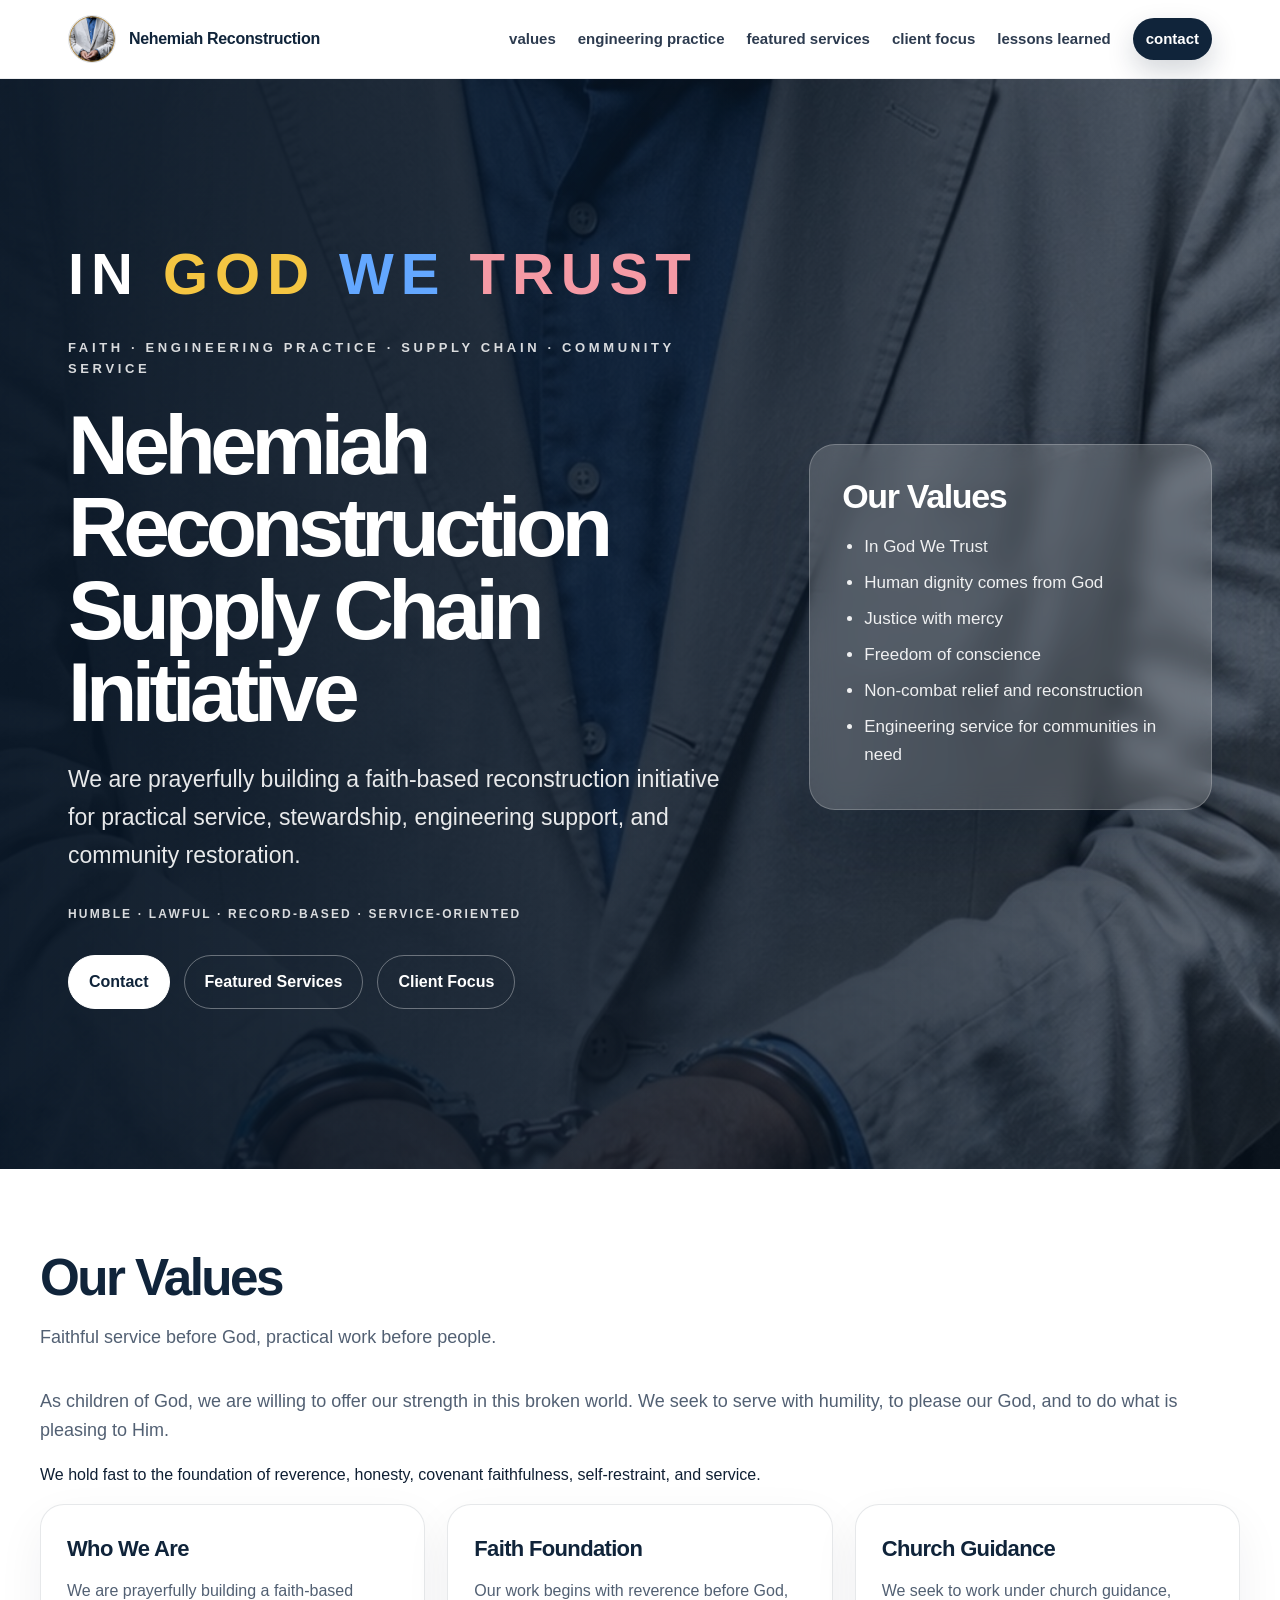
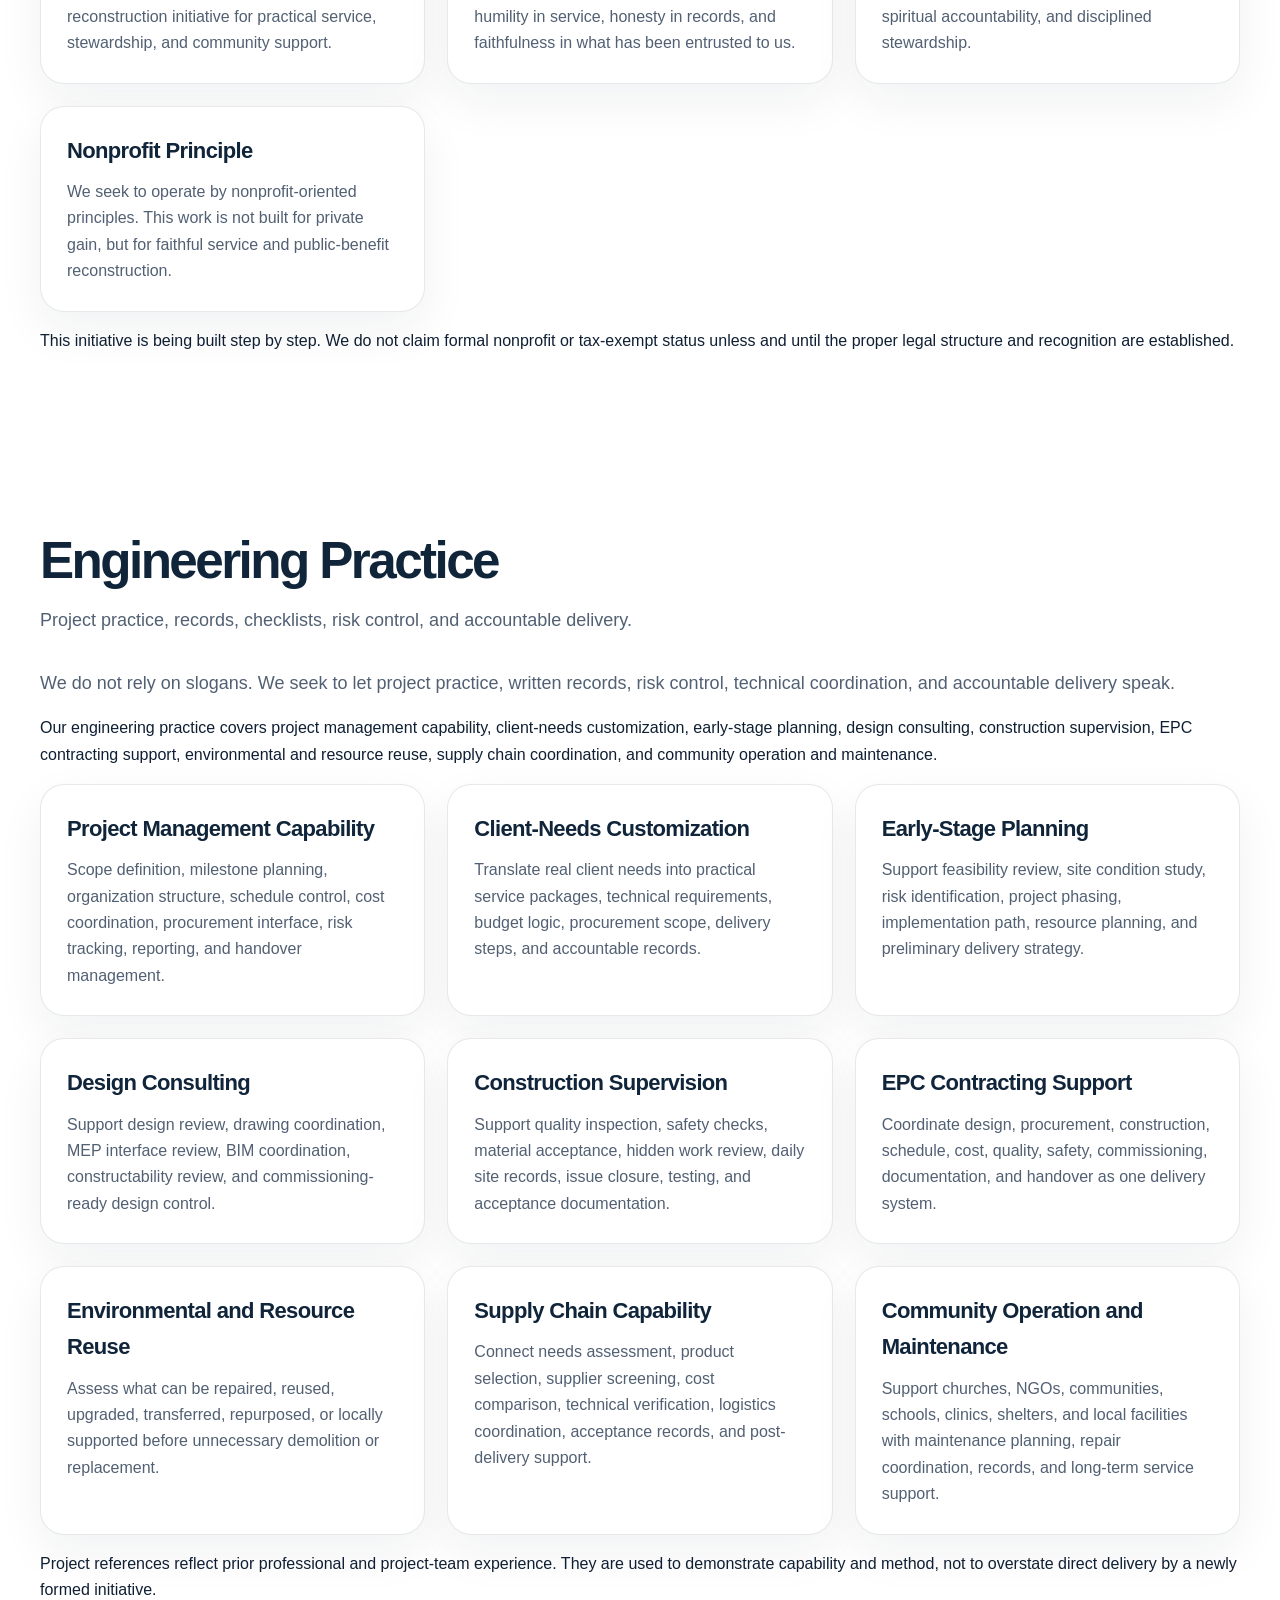
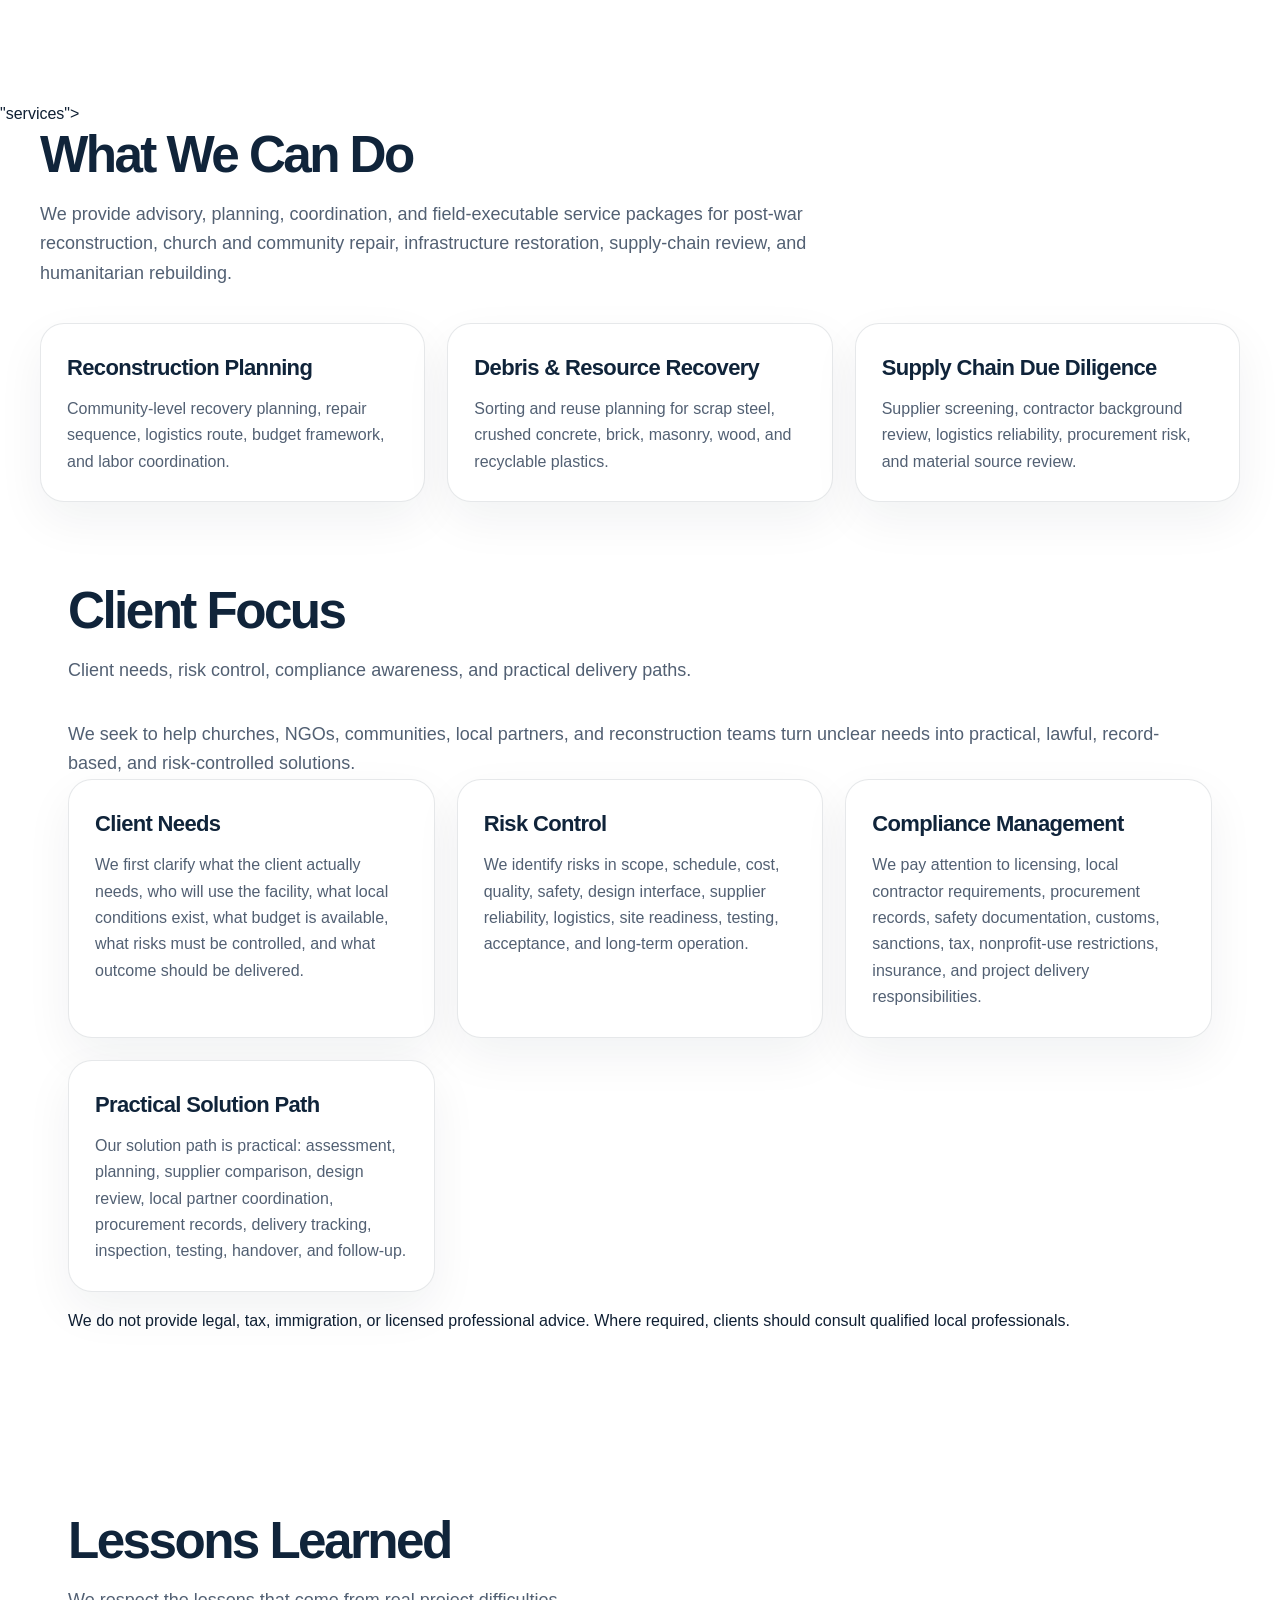
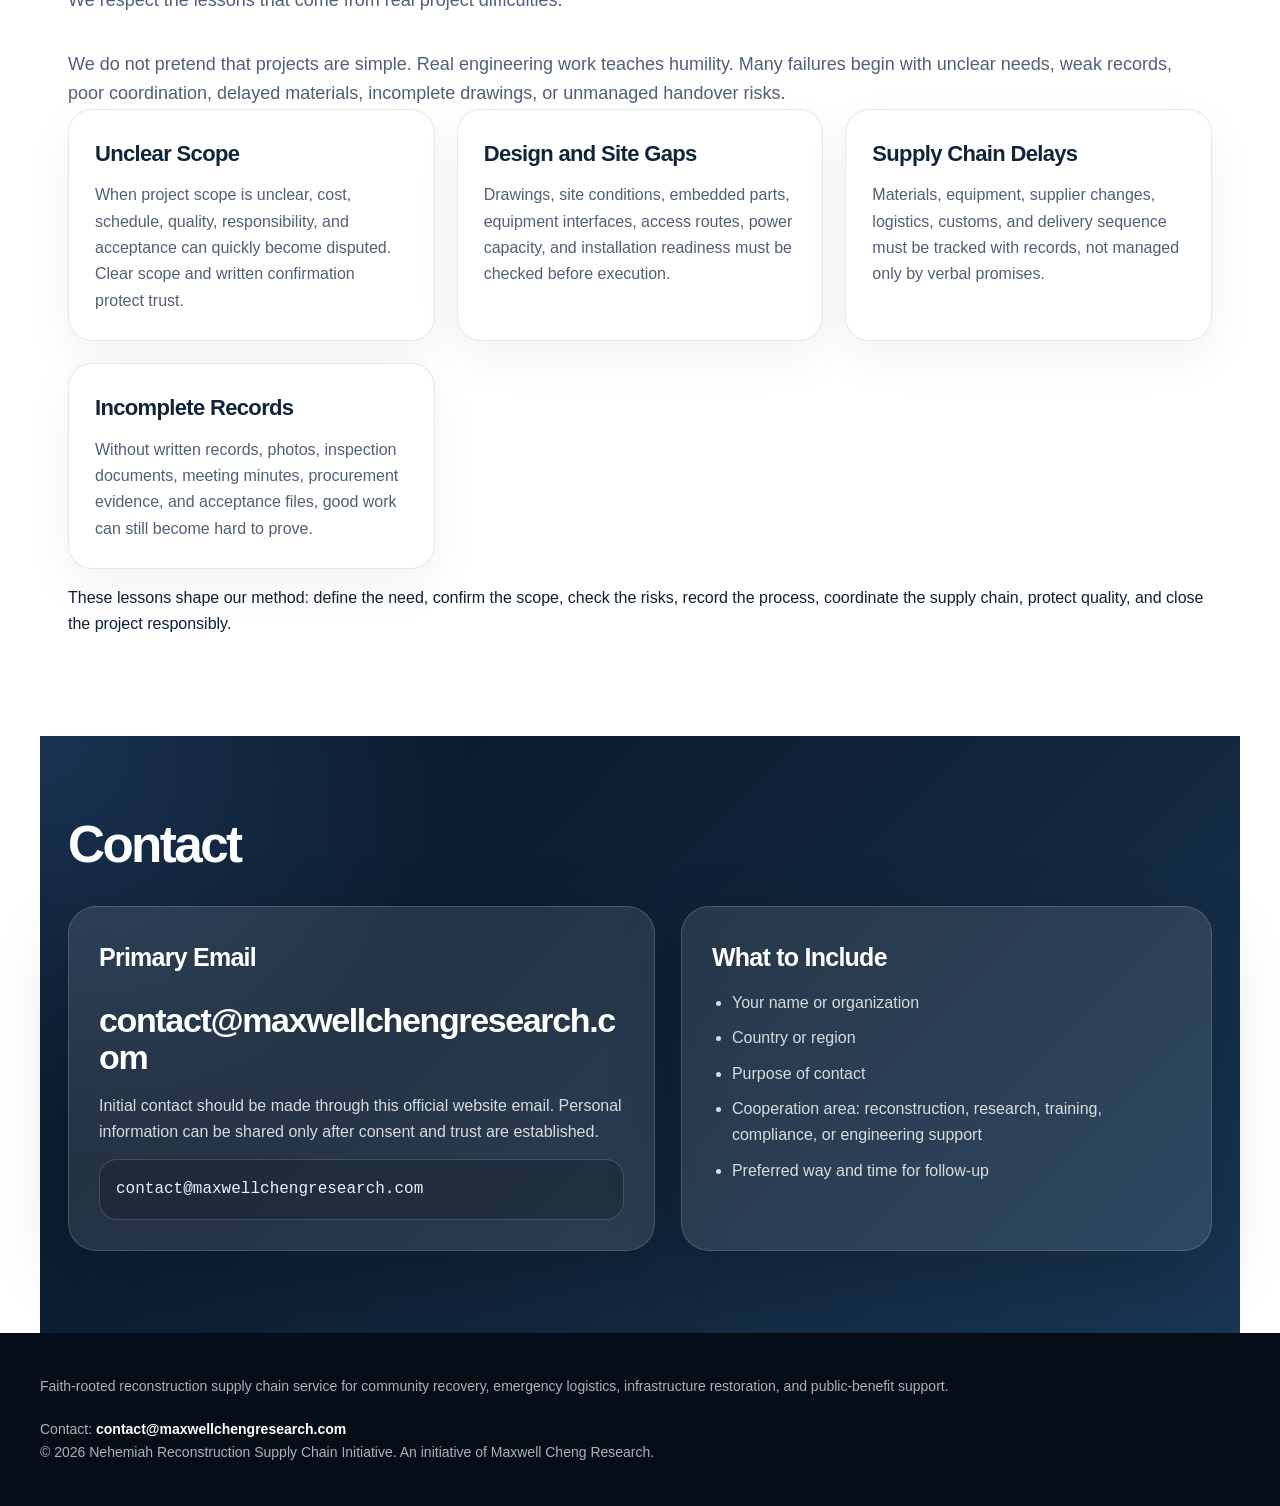
==== index.html @ b314f341 "Update index.html" ====
<!DOCTYPE html>
<html lang="en">
<head>
  <meta charset="UTF-8" />
  <meta name="viewport" content="width=device-width, initial-scale=1.0" />
  <title>Nehemiah Reconstruction Supply Chain Initiative | Maxwell Cheng Research</title>
  <meta name="description" content="A faith-rooted engineering, logistics, and reconstruction support initiative serving post-war recovery, infrastructure restoration, emergency supply chains, and free societies.">
 <!-- deployment refresh 20260703 -->
  <style>
    :root {
      --navy: #071525;
      --navy2: #10243a;
      --ink: #0f1f33;
      --muted: #637083;
      --line: rgba(15, 31, 51, 0.14);
      --white: #ffffff;
      --soft: #f6f8fb;
      --gold: #f4c542;
      --blue: #63a7ff;
      --rose: #f59aa5;
      --green: #d8f3dc;
      --shadow: 0 24px 70px rgba(7, 21, 37, 0.18);
    }

    * { box-sizing: border-box; }
    html { scroll-behavior: smooth; }
    body {
      margin: 0;
      font-family: -apple-system, BlinkMacSystemFont, "Segoe UI", Roboto, Arial, "Noto Sans SC", sans-serif;
      color: var(--ink);
      background: var(--white);
      line-height: 1.65;
    }
    a { color: inherit; text-decoration: none; }

    .topbar {
      position: sticky;
      top: 0;
      z-index: 50;
      background: rgba(255,255,255,0.94);
      backdrop-filter: blur(16px);
      border-bottom: 1px solid rgba(15,31,51,0.08);
    }
    .nav {
      max-width: 1200px;
      margin: 0 auto;
      min-height: 78px;
      padding: 0 28px;
      display: flex;
      align-items: center;
      justify-content: space-between;
      gap: 24px;
    }
    .brand {
      display: flex;
      align-items: center;
      gap: 13px;
      font-weight: 800;
      color: #10243a;
      letter-spacing: -0.02em;
      white-space: nowrap;
    }
    .brand img {
      width: 48px;
      height: 48px;
      object-fit: cover;
      border-radius: 999px;
      border: 1px solid rgba(15,31,51,0.12);
    }
    .links {
      display: flex;
      align-items: center;
      gap: 22px;
      font-size: 15px;
      font-weight: 700;
      color: #2d3b4f;
      white-space: nowrap;
    }
    .links a:hover { color: #0b66c3; }
    .contact-pill {
      padding: 9px 13px;
      border-radius: 999px;
      background: #10243a;
      color: #fff !important;
      box-shadow: 0 12px 28px rgba(16,36,58,0.18);
    }

    .hero {
      min-height: 82vh;
      background:
        linear-gradient(90deg, rgba(7,21,37,0.92) 0%, rgba(7,21,37,0.78) 48%, rgba(7,21,37,0.58) 100%),
        url('hero_cuffs_banner.jpg') center/cover no-repeat,
        linear-gradient(135deg, #071525, #1e3a5c);
      color: white;
      display: flex;
      align-items: center;
    }
    .hero-inner {
      max-width: 1200px;
      width: 100%;
      margin: 0 auto;
      padding: 84px 28px 78px;
      display: grid;
      grid-template-columns: minmax(0, 1.25fr) minmax(310px, 0.75fr);
      gap: 70px;
      align-items: center;
    }
    .trust {
      font-size: clamp(34px, 5vw, 58px);
      line-height: 1;
      letter-spacing: 0.12em;
      font-weight: 900;
      margin-bottom: 34px;
    }
    .trust .gold { color: var(--gold); }
    .trust .blue { color: var(--blue); }
    .trust .rose { color: var(--rose); }
    .kicker {
      text-transform: uppercase;
      letter-spacing: 0.28em;
      font-size: 13px;
      font-weight: 900;
      color: rgba(255,255,255,0.84);
      margin: 0 0 24px;
    }
    h1 {
      font-size: clamp(45px, 7vw, 84px);
      line-height: 0.98;
      letter-spacing: -0.065em;
      margin: 0 0 28px;
      max-width: 790px;
    }
    .lead {
      font-size: clamp(18px, 2vw, 23px);
      max-width: 760px;
      color: rgba(255,255,255,0.9);
      margin: 0 0 26px;
    }
    .hero-note {
      text-transform: uppercase;
      letter-spacing: 0.18em;
      font-size: 12px;
      font-weight: 900;
      color: rgba(255,255,255,0.84);
      margin: 30px 0;
    }
    .actions { display: flex; flex-wrap: wrap; gap: 14px; }
    .button {
      display: inline-flex;
      align-items: center;
      justify-content: center;
      min-height: 50px;
      padding: 13px 20px;
      border-radius: 999px;
      font-weight: 850;
      border: 1px solid rgba(255,255,255,0.35);
      color: white;
    }
    .button.primary { background: white; color: #10243a; border-color: white; }
    .button.dark { background: #10243a; color: white; border-color: #10243a; }
    .values-card {
      background: rgba(255,255,255,0.17);
      border: 1px solid rgba(255,255,255,0.22);
      border-radius: 26px;
      padding: 32px;
      box-shadow: var(--shadow);
      backdrop-filter: blur(12px);
    }
    .values-card h2 {
      margin: 0 0 17px;
      font-size: 34px;
      line-height: 1.15;
      letter-spacing: -0.04em;
    }
    .values-card ul { margin: 0; padding-left: 22px; }
    .values-card li { margin: 8px 0; color: rgba(255,255,255,0.91); font-size: 17px; }

    section { padding: 82px 28px; }
    .container { max-width: 1200px; margin: 0 auto; }
    .section-head { max-width: 850px; margin-bottom: 34px; }
    h2.section-title {
      font-size: clamp(33px, 4vw, 54px);
      line-height: 1.05;
      letter-spacing: -0.05em;
      margin: 0 0 18px;
      color: #10243a;
    }
    .section-lead {
      font-size: 18px;
      color: #526073;
      margin: 0;
    }
    .soft { background: var(--soft); }
    .grid { display: grid; grid-template-columns: repeat(3, minmax(0, 1fr)); gap: 22px; }
    .card {
      background: white;
      border: 1px solid rgba(15,31,51,0.1);
      border-radius: 24px;
      padding: 26px;
      box-shadow: 0 18px 48px rgba(15,31,51,0.06);
    }
    .card h3 {
      margin: 0 0 10px;
      color: #10243a;
      font-size: 22px;
      letter-spacing: -0.03em;
    }
    .card p, .card li { color: #526073; margin: 0; }
    .card ul { margin: 12px 0 0; padding-left: 20px; }
    .card li { margin-bottom: 8px; }
    .split { display: grid; grid-template-columns: 0.9fr 1.1fr; gap: 40px; align-items: start; }
    .quote {
      font-size: clamp(24px, 3vw, 38px);
      line-height: 1.25;
      letter-spacing: -0.04em;
      font-weight: 850;
      color: #10243a;
      margin: 0;
    }
    .divider-line { height: 1px; background: rgba(15,31,51,0.12); margin: 28px 0; }

    .contact-section {
      background:
        radial-gradient(circle at top left, rgba(99,167,255,0.20), transparent 32%),
        linear-gradient(135deg, #071525 0%, #10243a 55%, #183654 100%);
      color: white;
    }
    .contact-section h2.section-title { color: white; }
    .contact-section .section-lead { color: rgba(255,255,255,0.76); }
    .contact-grid { display: grid; grid-template-columns: 1.05fr 0.95fr; gap: 26px; align-items: stretch; }
    .contact-card {
      border: 1px solid rgba(255,255,255,0.16);
      background: rgba(255,255,255,0.1);
      border-radius: 28px;
      padding: 30px;
      box-shadow: 0 26px 76px rgba(0,0,0,0.18);
    }
    .email-link {
      display: inline-flex;
      align-items: center;
      gap: 10px;
      margin: 12px 0 16px;
      font-size: clamp(22px, 3vw, 34px);
      line-height: 1.1;
      font-weight: 900;
      letter-spacing: -0.04em;
      color: #fff;
      overflow-wrap: anywhere;
    }
    .contact-card p { color: rgba(255,255,255,0.82); margin: 0 0 14px; }
    .contact-card h3 { margin: 0 0 12px; font-size: 25px; letter-spacing: -0.03em; }
    .contact-list { margin: 0; padding-left: 20px; }
    .contact-list li { color: rgba(255,255,255,0.82); margin: 0 0 9px; }
    .copy-box {
      background: rgba(0,0,0,0.18);
      border: 1px solid rgba(255,255,255,0.16);
      border-radius: 18px;
      padding: 16px;
      font-family: ui-monospace, SFMono-Regular, Menlo, Monaco, Consolas, monospace;
      overflow-wrap: anywhere;
      color: #e8f3ff;
      margin-top: 14px;
    }

    .footer {
      padding: 42px 28px;
      background: #050d18;
      color: rgba(255,255,255,0.68);
      font-size: 14px;
    }
    .footer-inner {
      max-width: 1200px;
      margin: 0 auto;
      display: flex;
      justify-content: space-between;
      gap: 20px;
      flex-wrap: wrap;
    }
    .footer strong { color: white; }
    .footer a { color: #fff; font-weight: 800; }

    @media (max-width: 900px) {
      .nav { min-height: auto; padding: 14px 18px; align-items: flex-start; flex-direction: column; gap: 10px; }
      .links { gap: 14px; flex-wrap: wrap; font-size: 14px; }
      .brand { white-space: normal; }
      .brand img { width: 42px; height: 42px; }
      .hero-inner, .split, .contact-grid { grid-template-columns: 1fr; gap: 28px; }
      .hero-inner { padding: 60px 22px; }
      .grid { grid-template-columns: 1fr; }
      section { padding: 62px 22px; }
      .values-card { padding: 24px; }
      .trust { letter-spacing: 0.06em; }
    }
  </style>
</head>
<body>
  <header class="topbar">
    <nav class="nav" aria-label="Main navigation">
      <a class="brand" href="#top" aria-label="Nehemiah Reconstruction Supply Chain Initiative home">
  <img src="logo_cuffs_circle.png" alt="Nehemiah Reconstruction logo" />
  <span>Nehemiah Reconstruction</span>
</a>
      <div class="links">
        <a href="#values">values</a>
<a href="#engineering-practice">engineering practice</a>
<a href="#featured-services">featured services</a>
<a href="#client-focus">client focus</a>
<a href="#lessons-learned">lessons learned</a>
<a href="#contact" class="contact-pill">contact</a>
      </div>
    </nav>
  </header>

  <main id="top">
    <section class="hero">
      <div class="hero-inner">
        <div>
          <div class="trust">IN <span class="gold">GOD</span> <span class="blue">WE</span> <span class="rose">TRUST</span></div>
          <p class="kicker">Faith · Engineering Practice · Supply Chain · Community Service</p>
<h1>Nehemiah Reconstruction Supply Chain Initiative</h1>
<p class="lead">We are prayerfully building a faith-based reconstruction initiative for practical service, stewardship, engineering support, and community restoration.</p>
<p class="hero-note">Humble · Lawful · Record-based · Service-oriented</p>
          <div class="actions">
            <a class="button primary" href="#contact">Contact</a>
<a class="button" href="#featured-services">Featured Services</a>
<a class="button" href="#client-focus">Client Focus</a>
          </div>
        </div>
        <aside class="values-card" id="values-summary">
          <h2>Our Values</h2>
          <ul>
            <li>In God We Trust</li>
            <li>Human dignity comes from God</li>
            <li>Justice with mercy</li>
            <li>Freedom of conscience</li>
            <li>Non-combat relief and reconstruction</li>
            <li>Engineering service for communities in need</li>
          </ul>
        </aside>
      </div>
    </section>

    <section id="values" class="section">
  <div class="container">
    <div class="section-head">
      <h2 class="section-title">Our Values</h2>
      <p class="section-lead">
        Faithful service before God, practical work before people.
      </p>
    </div>

    <p class="section-lead">
      As children of God, we are willing to offer our strength in this broken world.
      We seek to serve with humility, to please our God, and to do what is pleasing to Him.
    </p>

    <p>
      We hold fast to the foundation of reverence, honesty, covenant faithfulness, self-restraint, and service.
    </p>

    <div class="grid">
      <article class="card">
        <h3>Who We Are</h3>
        <p>
          We are prayerfully building a faith-based reconstruction initiative for practical service, stewardship, and community support.
        </p>
      </article>

      <article class="card">
        <h3>Faith Foundation</h3>
        <p>
          Our work begins with reverence before God, humility in service, honesty in records, and faithfulness in what has been entrusted to us.
        </p>
      </article>

      <article class="card">
        <h3>Church Guidance</h3>
        <p>
          We seek to work under church guidance, spiritual accountability, and disciplined stewardship.
        </p>
      </article>

      <article class="card">
        <h3>Nonprofit Principle</h3>
        <p>
          We seek to operate by nonprofit-oriented principles. This work is not built for private gain, but for faithful service and public-benefit reconstruction.
        </p>
      </article>
    </div>

    <p class="note">
      This initiative is being built step by step. We do not claim formal nonprofit or tax-exempt status unless and until the proper legal structure and recognition are established.
    </p>
  </div>
</section>
<section id="engineering-practice" class="section">
  <div class="container">
    <div class="section-head">
      <h2 class="section-title">Engineering Practice</h2>
      <p class="section-lead">
        Project practice, records, checklists, risk control, and accountable delivery.
      </p>
    </div>

    <p class="section-lead">
      We do not rely on slogans. We seek to let project practice, written records,
      risk control, technical coordination, and accountable delivery speak.
    </p>

    <p>
      Our engineering practice covers project management capability, client-needs customization,
      early-stage planning, design consulting, construction supervision, EPC contracting support,
      environmental and resource reuse, supply chain coordination, and community operation and maintenance.
    </p>

    <div class="grid">
      <article class="card">
        <h3>Project Management Capability</h3>
        <p>
          Scope definition, milestone planning, organization structure, schedule control,
          cost coordination, procurement interface, risk tracking, reporting, and handover management.
        </p>
      </article>

      <article class="card">
        <h3>Client-Needs Customization</h3>
        <p>
          Translate real client needs into practical service packages, technical requirements,
          budget logic, procurement scope, delivery steps, and accountable records.
        </p>
      </article>

      <article class="card">
        <h3>Early-Stage Planning</h3>
        <p>
          Support feasibility review, site condition study, risk identification, project phasing,
          implementation path, resource planning, and preliminary delivery strategy.
        </p>
      </article>

      <article class="card">
        <h3>Design Consulting</h3>
        <p>
          Support design review, drawing coordination, MEP interface review, BIM coordination,
          constructability review, and commissioning-ready design control.
        </p>
      </article>

      <article class="card">
        <h3>Construction Supervision</h3>
        <p>
          Support quality inspection, safety checks, material acceptance, hidden work review,
          daily site records, issue closure, testing, and acceptance documentation.
        </p>
      </article>

      <article class="card">
        <h3>EPC Contracting Support</h3>
        <p>
          Coordinate design, procurement, construction, schedule, cost, quality, safety,
          commissioning, documentation, and handover as one delivery system.
        </p>
      </article>

      <article class="card">
        <h3>Environmental and Resource Reuse</h3>
        <p>
          Assess what can be repaired, reused, upgraded, transferred, repurposed,
          or locally supported before unnecessary demolition or replacement.
        </p>
      </article>

      <article class="card">
        <h3>Supply Chain Capability</h3>
        <p>
          Connect needs assessment, product selection, supplier screening, cost comparison,
          technical verification, logistics coordination, acceptance records, and post-delivery support.
        </p>
      </article>

      <article class="card">
        <h3>Community Operation and Maintenance</h3>
        <p>
          Support churches, NGOs, communities, schools, clinics, shelters, and local facilities
          with maintenance planning, repair coordination, records, and long-term service support.
        </p>
      </article>
    </div>

    <p class="note">
      Project references reflect prior professional and project-team experience.
      They are used to demonstrate capability and method, not to overstate direct delivery
      by a newly formed initiative.
    </p>
  </div>
</section>"services">
  <div class="container">
    <div class="section-head">
      <h2 class="section-title">What We Can Do</h2>
      <p class="section-lead">
        We provide advisory, planning, coordination, and field-executable service
        packages for post-war reconstruction, church and community repair,
        infrastructure restoration, supply-chain review, and humanitarian rebuilding.
      </p>
    </div>

    <div class="grid">
      <article class="card">
        <h3>Reconstruction Planning</h3>
        <p>
          Community-level recovery planning, repair sequence, logistics route,
          budget framework, and labor coordination.
        </p>
      </article>

      <article class="card">
        <h3>Debris & Resource Recovery</h3>
        <p>
          Sorting and reuse planning for scrap steel, crushed concrete, brick,
          masonry, wood, and recyclable plastics.
        </p>
      </article>

      <article class="card">
        <h3>Supply Chain Due Diligence</h3>
        <p>
          Supplier screening, contractor background review, logistics reliability,
          procurement risk, and material source review.
        </p>
      </article>
    </div>
 <section id="client-focus" class="section">
  <div class="container">
    <div class="section-head">
      <h2 class="section-title">Client Focus</h2>
      <p class="section-lead">
        Client needs, risk control, compliance awareness, and practical delivery paths.
      </p>
    </div>

    <p class="section-lead">
      We seek to help churches, NGOs, communities, local partners, and reconstruction teams
      turn unclear needs into practical, lawful, record-based, and risk-controlled solutions.
    </p>

    <div class="grid">
      <article class="card">
        <h3>Client Needs</h3>
        <p>
          We first clarify what the client actually needs, who will use the facility,
          what local conditions exist, what budget is available, what risks must be controlled,
          and what outcome should be delivered.
        </p>
      </article>

      <article class="card">
        <h3>Risk Control</h3>
        <p>
          We identify risks in scope, schedule, cost, quality, safety, design interface,
          supplier reliability, logistics, site readiness, testing, acceptance, and long-term operation.
        </p>
      </article>

      <article class="card">
        <h3>Compliance Management</h3>
        <p>
          We pay attention to licensing, local contractor requirements, procurement records,
          safety documentation, customs, sanctions, tax, nonprofit-use restrictions,
          insurance, and project delivery responsibilities.
        </p>
      </article>

      <article class="card">
        <h3>Practical Solution Path</h3>
        <p>
          Our solution path is practical: assessment, planning, supplier comparison,
          design review, local partner coordination, procurement records, delivery tracking,
          inspection, testing, handover, and follow-up.
        </p>
      </article>
    </div>

    <p class="note">
      We do not provide legal, tax, immigration, or licensed professional advice.
      Where required, clients should consult qualified local professionals.
    </p>
  </div>
</section>

<section id="lessons-learned" class="section">
  <div class="container">
    <div class="section-head">
      <h2 class="section-title">Lessons Learned</h2>
      <p class="section-lead">
        We respect the lessons that come from real project difficulties.
      </p>
    </div>

    <p class="section-lead">
      We do not pretend that projects are simple. Real engineering work teaches humility.
      Many failures begin with unclear needs, weak records, poor coordination, delayed materials,
      incomplete drawings, or unmanaged handover risks.
    </p>

    <div class="grid">
      <article class="card">
        <h3>Unclear Scope</h3>
        <p>
          When project scope is unclear, cost, schedule, quality, responsibility, and acceptance
          can quickly become disputed. Clear scope and written confirmation protect trust.
        </p>
      </article>

      <article class="card">
        <h3>Design and Site Gaps</h3>
        <p>
          Drawings, site conditions, embedded parts, equipment interfaces, access routes,
          power capacity, and installation readiness must be checked before execution.
        </p>
      </article>

      <article class="card">
        <h3>Supply Chain Delays</h3>
        <p>
          Materials, equipment, supplier changes, logistics, customs, and delivery sequence
          must be tracked with records, not managed only by verbal promises.
        </p>
      </article>

      <article class="card">
        <h3>Incomplete Records</h3>
        <p>
          Without written records, photos, inspection documents, meeting minutes,
          procurement evidence, and acceptance files, good work can still become hard to prove.
        </p>
      </article>
    </div>

    <p>
      These lessons shape our method: define the need, confirm the scope, check the risks,
      record the process, coordinate the supply chain, protect quality, and close the project responsibly.
    </p>
  </div>
</section>

<section class="contact-section" id="contact">
  <div class="container">
        <div class="section-head">
          <h2 class="section-title">Contact</h2>
        </div>
        <div class="contact-grid">
          <div class="contact-card">
            <h3>Primary Email</h3>
            <a class="email-link" href="mailto:contact@maxwellchengresearch.com?subject=Contact%20from%20Maxwell%20Cheng%20Research%20Website">contact@maxwellchengresearch.com</a>
            <p>Initial contact should be made through this official website email. Personal information can be shared only after consent and trust are established.</p>
            <div class="copy-box">contact@maxwellchengresearch.com</div>
          </div>
          <div class="contact-card">
            <h3>What to Include</h3>
            <ul class="contact-list">
              <li>Your name or organization</li>
              <li>Country or region</li>
              <li>Purpose of contact</li>
              <li>Cooperation area: reconstruction, research, training, compliance, or engineering support</li>
              <li>Preferred way and time for follow-up</li>
            </ul>
          </div>
        </div>
      </div>
    </section>
    </section>
  </main>

  <footer class="footer">
    <div class="footer-inner">
      <div>
        Faith-rooted reconstruction supply chain service for community recovery, emergency logistics, infrastructure restoration, and public-benefit support.
      </div>
      <div>
        Contact: <a href="mailto:contact@maxwellchengresearch.com">contact@maxwellchengresearch.com</a><br />
        © 2026 Nehemiah Reconstruction Supply Chain Initiative. An initiative of Maxwell Cheng Research.
      </div>
    </div>
  </footer>
</body>
</html>
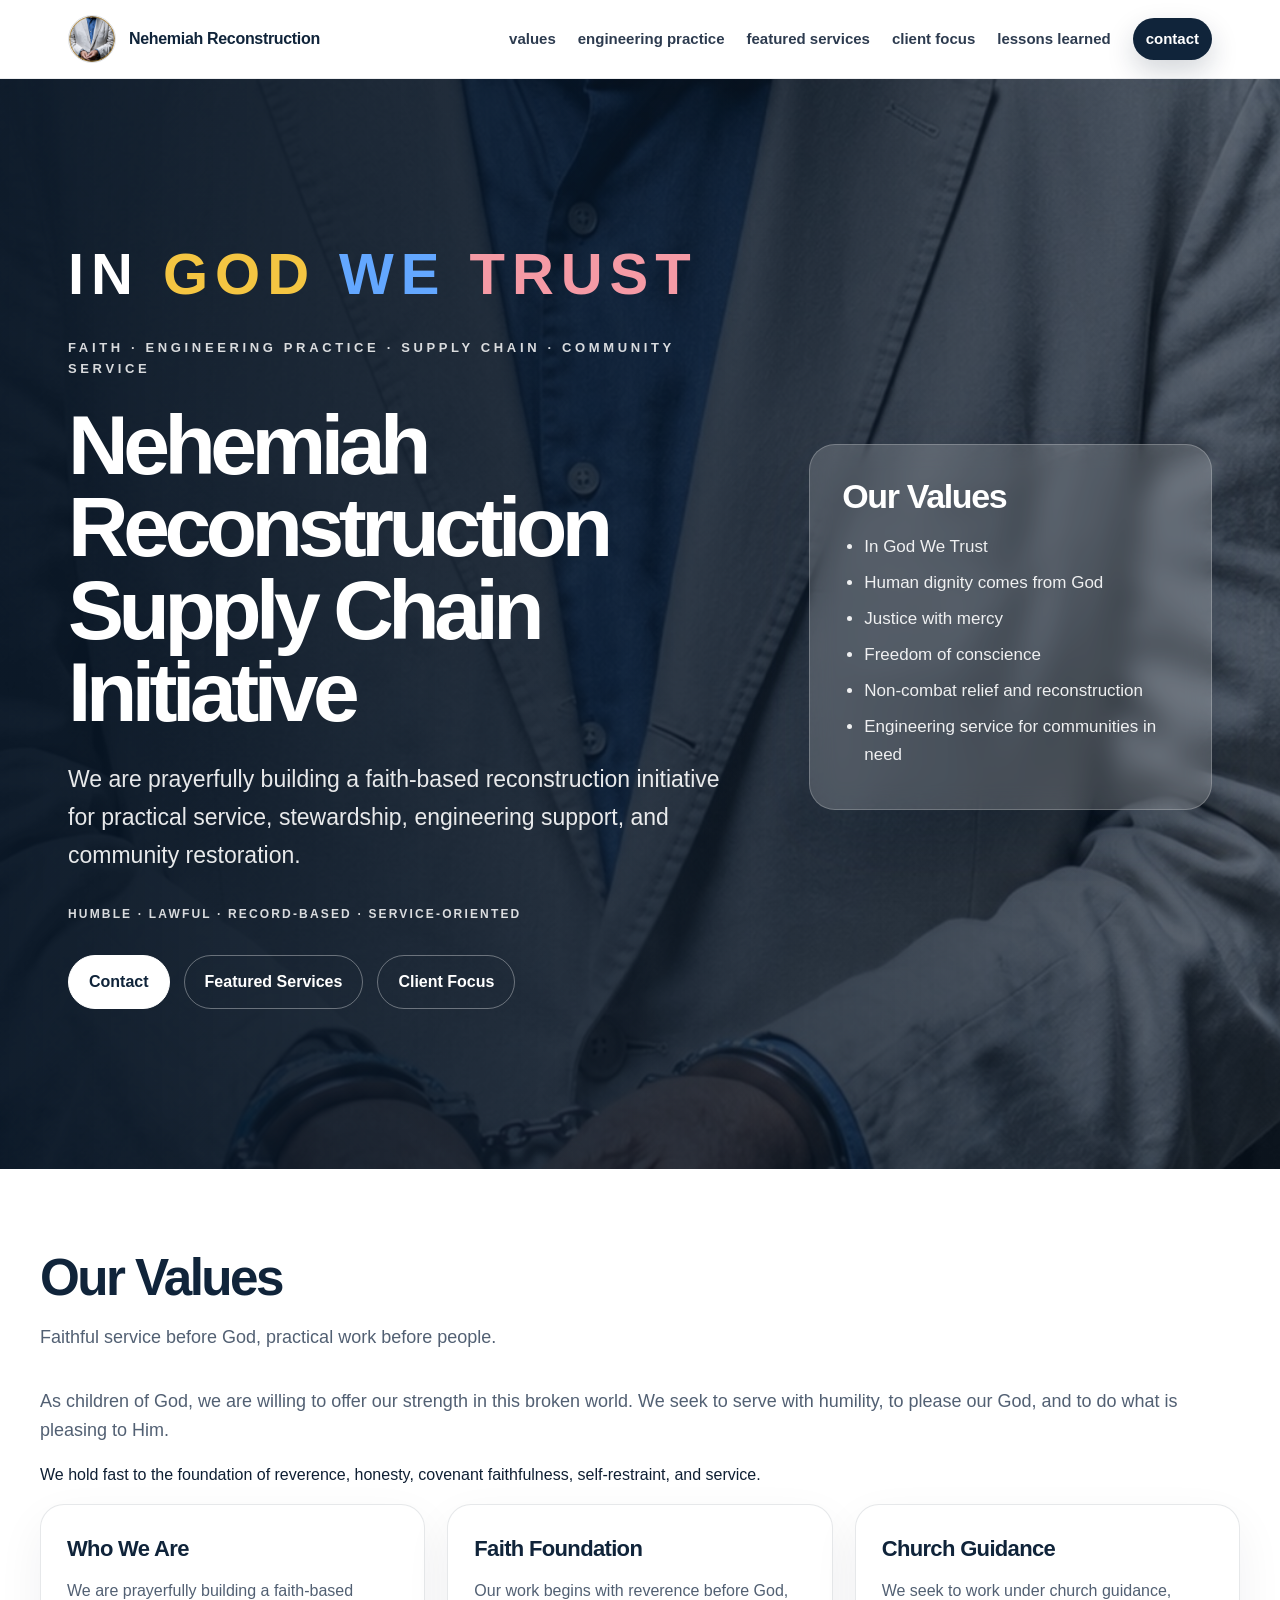
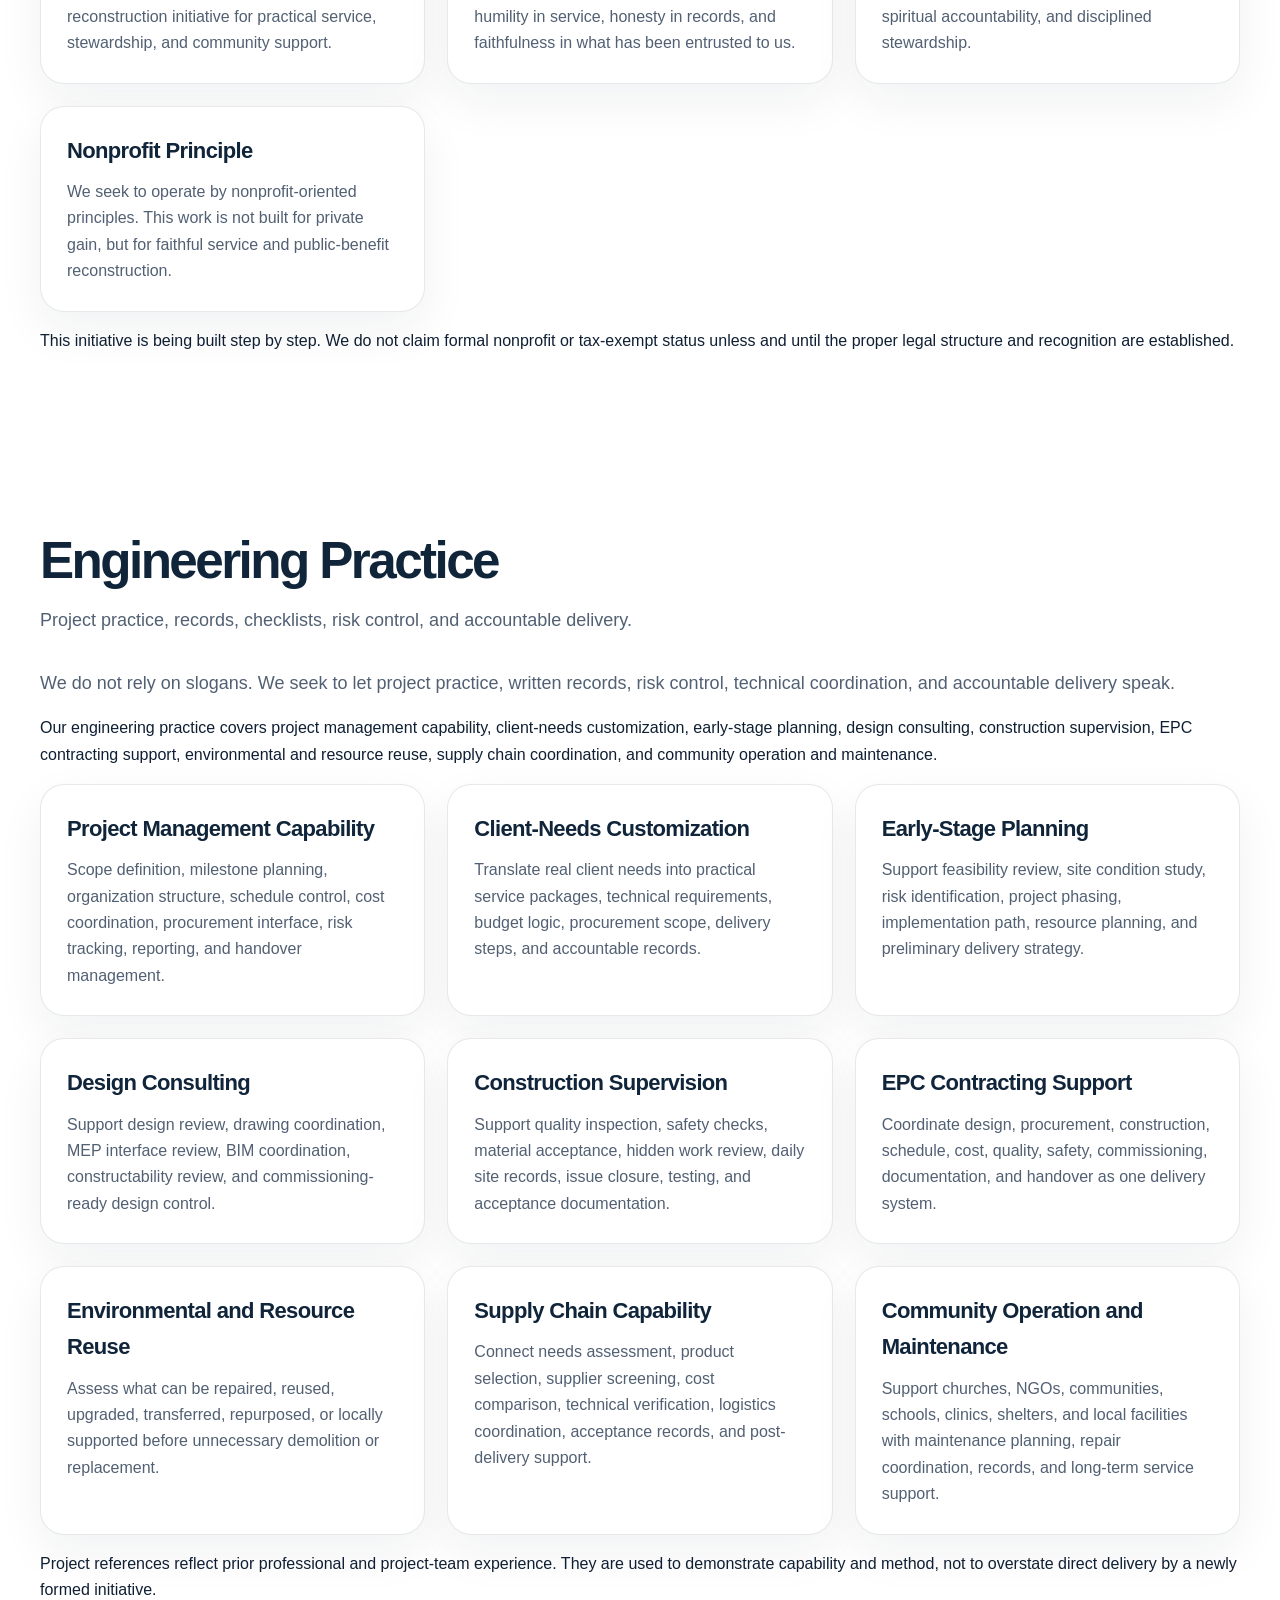
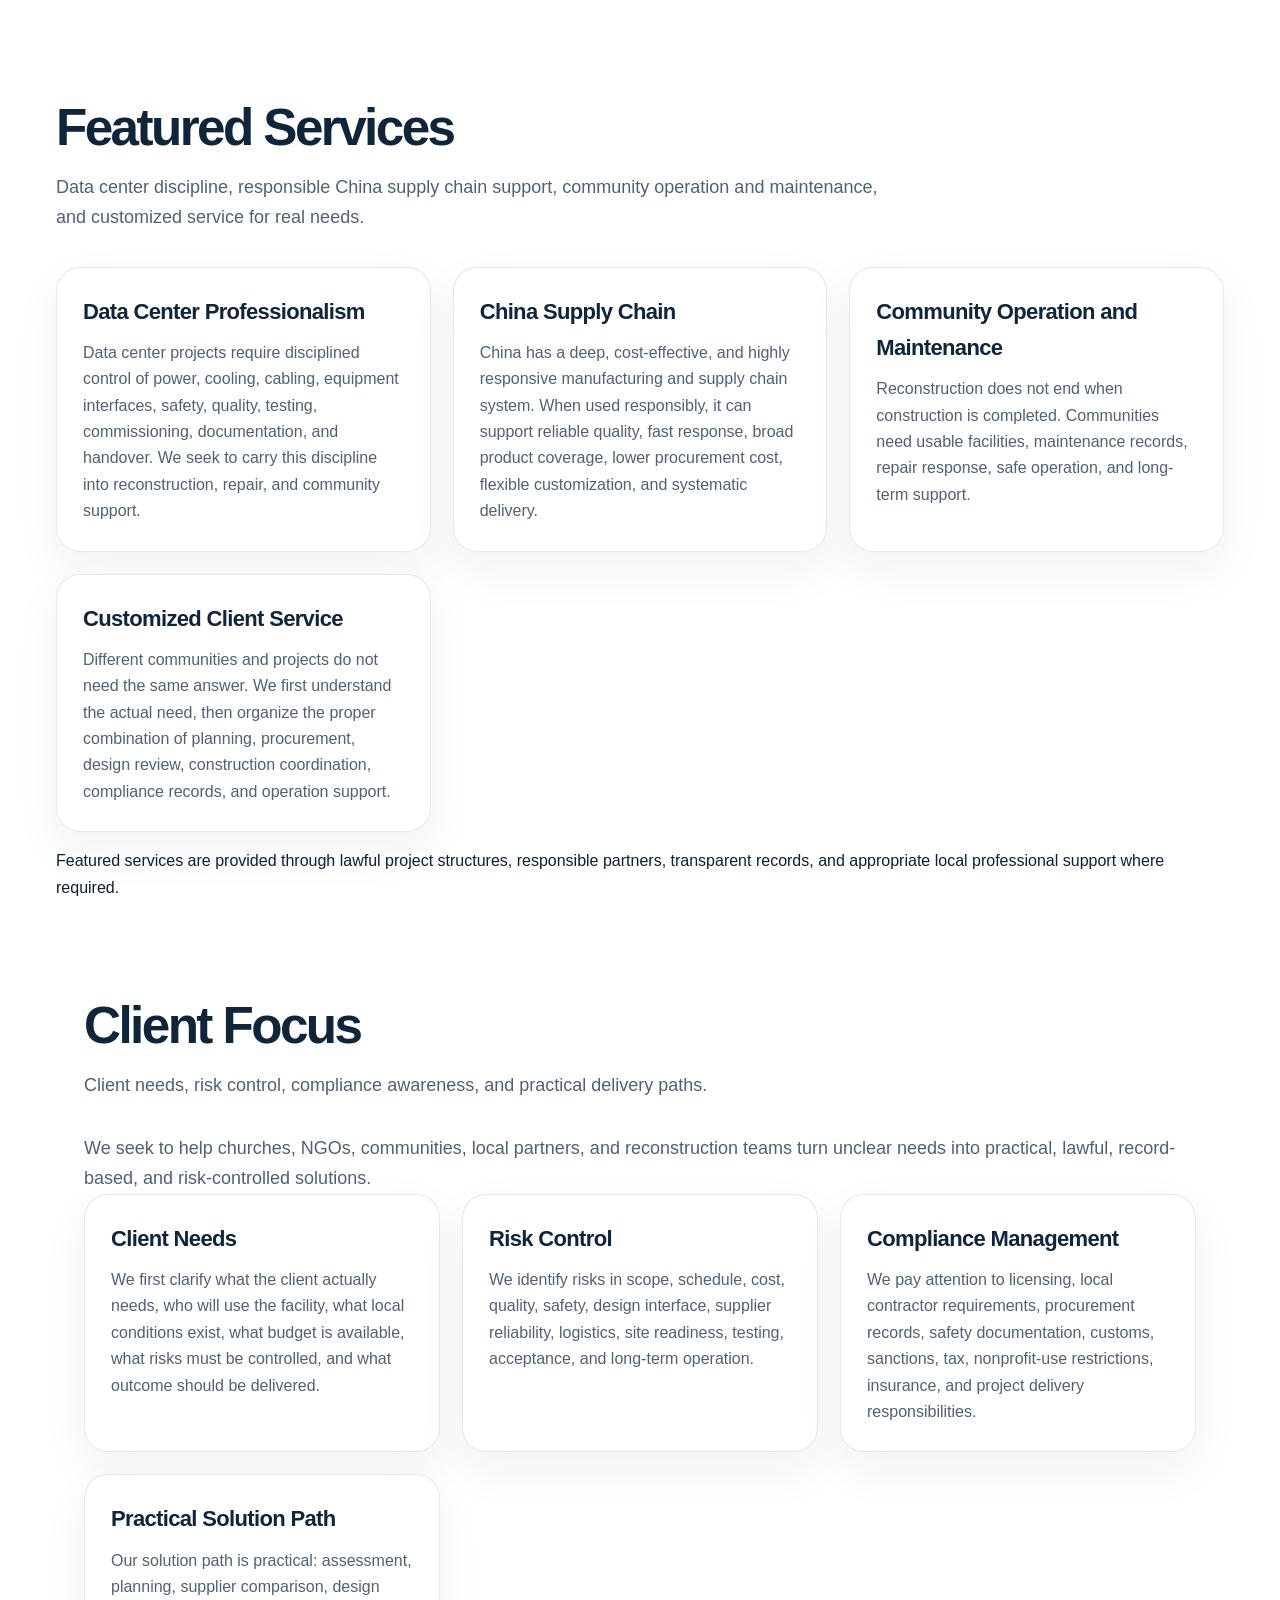
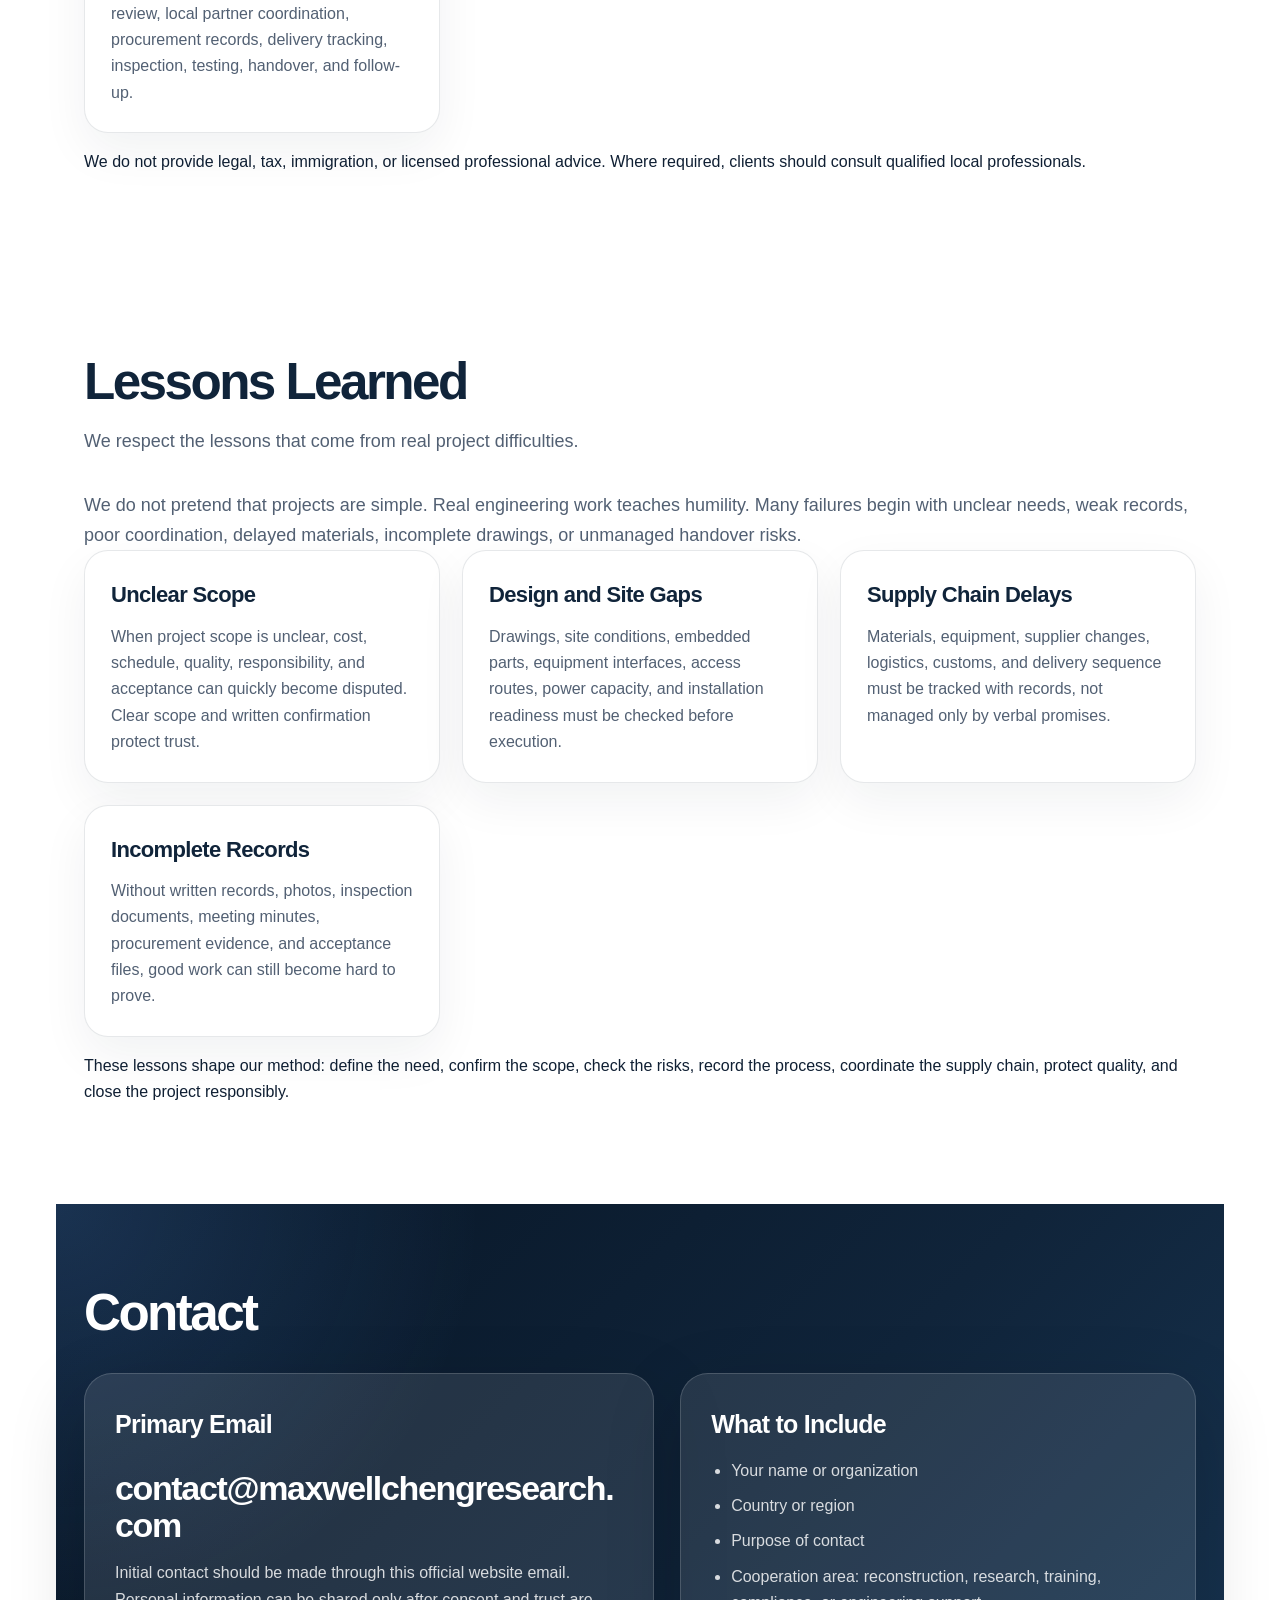
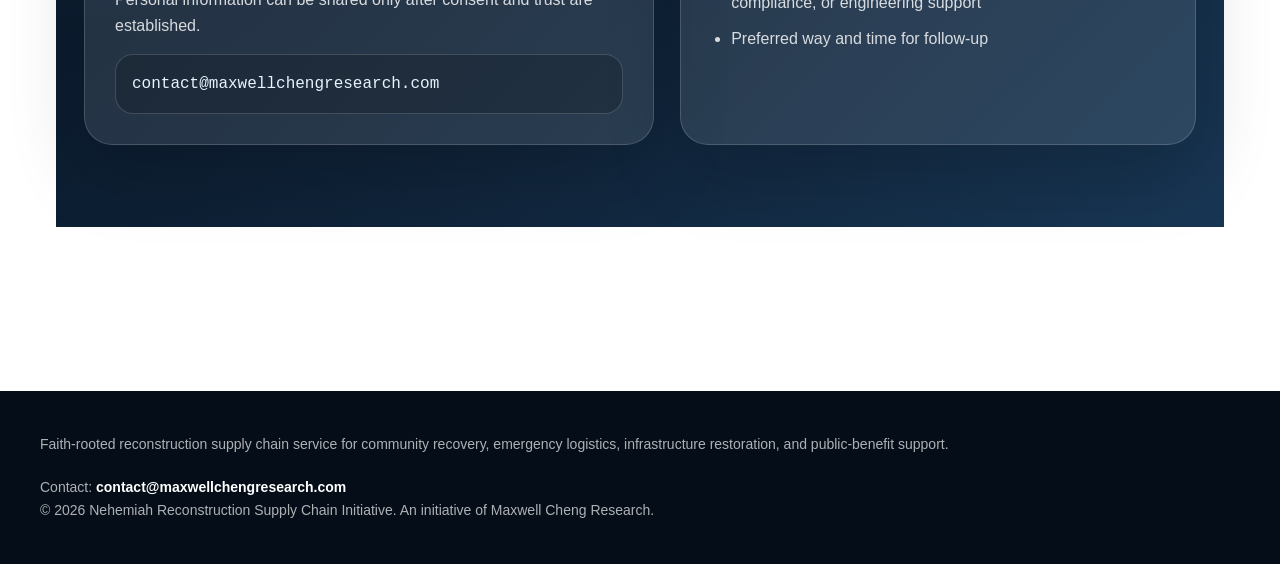
==== commit 1ac2cee3: "Update index.html" ====
--- a/index.html
+++ b/index.html
@@ -493,43 +493,60 @@
       by a newly formed initiative.
     </p>
   </div>
-</section>"services">
+<section id="featured-services" class="section">
   <div class="container">
     <div class="section-head">
-      <h2 class="section-title">What We Can Do</h2>
+      <h2 class="section-title">Featured Services</h2>
       <p class="section-lead">
-        We provide advisory, planning, coordination, and field-executable service
-        packages for post-war reconstruction, church and community repair,
-        infrastructure restoration, supply-chain review, and humanitarian rebuilding.
-      </p>
+  Data center discipline, responsible China supply chain support, community operation and maintenance, and customized service for real needs.
+</p>
     </div>
 
     <div class="grid">
-      <article class="card">
-        <h3>Reconstruction Planning</h3>
-        <p>
-          Community-level recovery planning, repair sequence, logistics route,
-          budget framework, and labor coordination.
-        </p>
-      </article>
-
-      <article class="card">
-        <h3>Debris & Resource Recovery</h3>
-        <p>
-          Sorting and reuse planning for scrap steel, crushed concrete, brick,
-          masonry, wood, and recyclable plastics.
-        </p>
-      </article>
-
-      <article class="card">
-        <h3>Supply Chain Due Diligence</h3>
-        <p>
-          Supplier screening, contractor background review, logistics reliability,
-          procurement risk, and material source review.
-        </p>
-      </article>
-    </div>
- <section id="client-focus" class="section">
+  <article class="card">
+    <h3>Data Center Professionalism</h3>
+    <p>
+      Data center projects require disciplined control of power, cooling, cabling,
+      equipment interfaces, safety, quality, testing, commissioning, documentation,
+      and handover. We seek to carry this discipline into reconstruction, repair,
+      and community support.
+    </p>
+  </article>
+
+  <article class="card">
+    <h3>China Supply Chain</h3>
+    <p>
+      China has a deep, cost-effective, and highly responsive manufacturing and
+      supply chain system. When used responsibly, it can support reliable quality,
+      fast response, broad product coverage, lower procurement cost, flexible
+      customization, and systematic delivery.
+    </p>
+  </article>
+
+  <article class="card">
+    <h3>Community Operation and Maintenance</h3>
+    <p>
+      Reconstruction does not end when construction is completed. Communities need
+      usable facilities, maintenance records, repair response, safe operation, and
+      long-term support.
+    </p>
+  </article>
+
+  <article class="card">
+    <h3>Customized Client Service</h3>
+    <p>
+      Different communities and projects do not need the same answer. We first
+      understand the actual need, then organize the proper combination of planning,
+      procurement, design review, construction coordination, compliance records,
+      and operation support.
+    </p>
+  </article>
+</div>
+
+<p class="note">
+  Featured services are provided through lawful project structures, responsible partners,
+  transparent records, and appropriate local professional support where required.
+</p><section id="client-focus" class="section">
   <div class="container">
     <div class="section-head">
       <h2 class="section-title">Client Focus</h2>
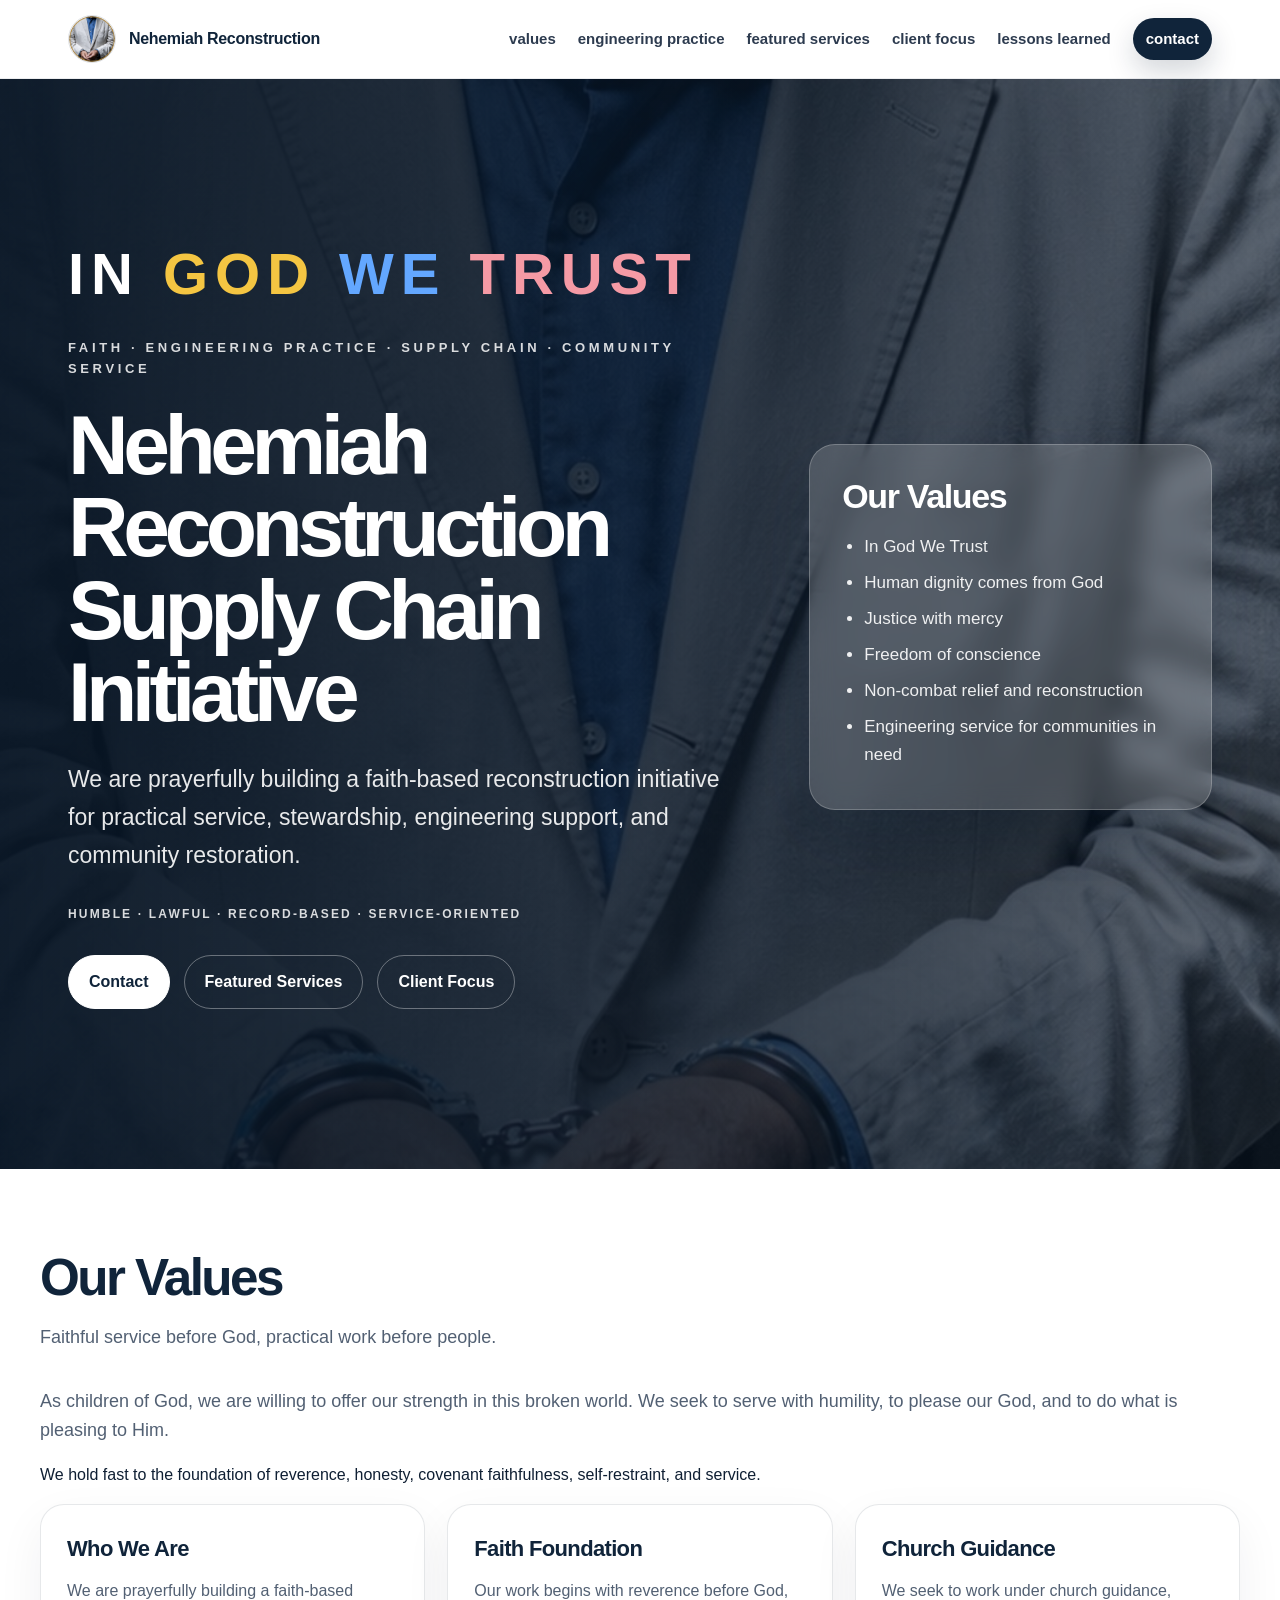
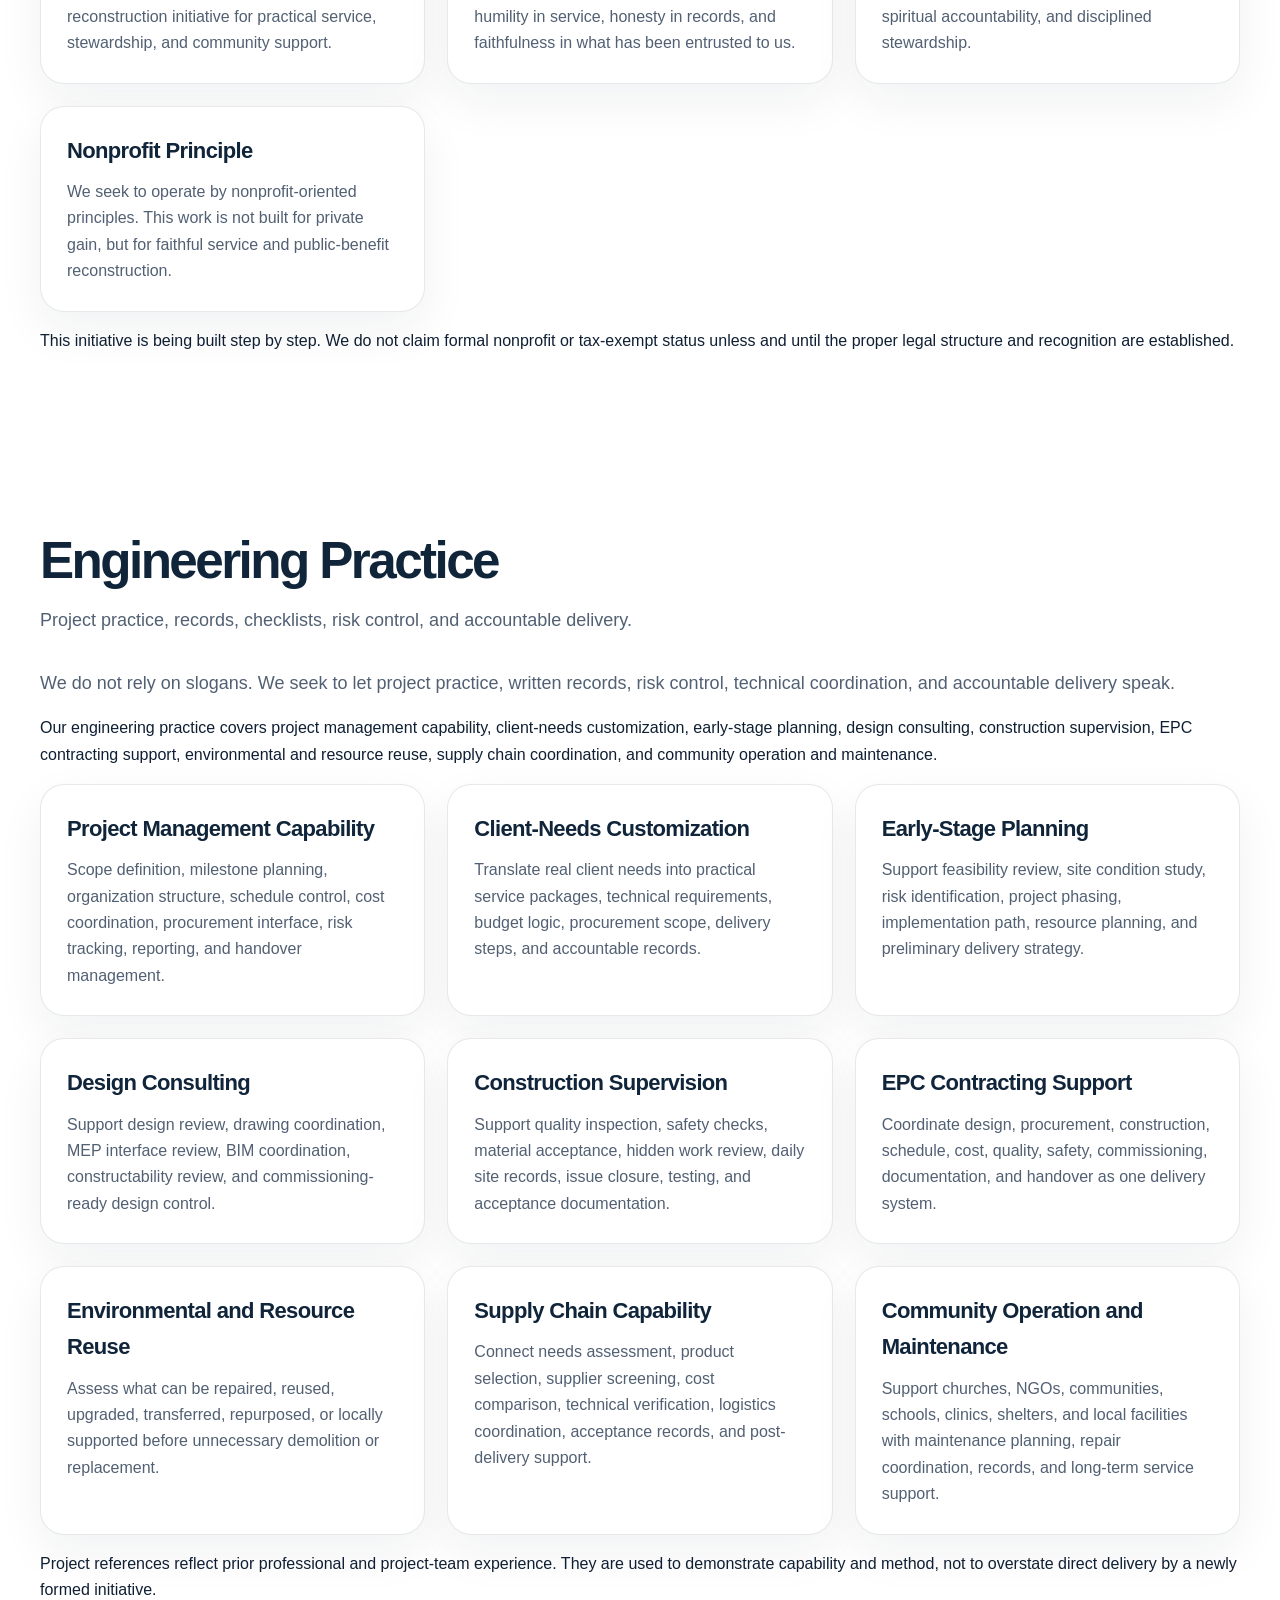
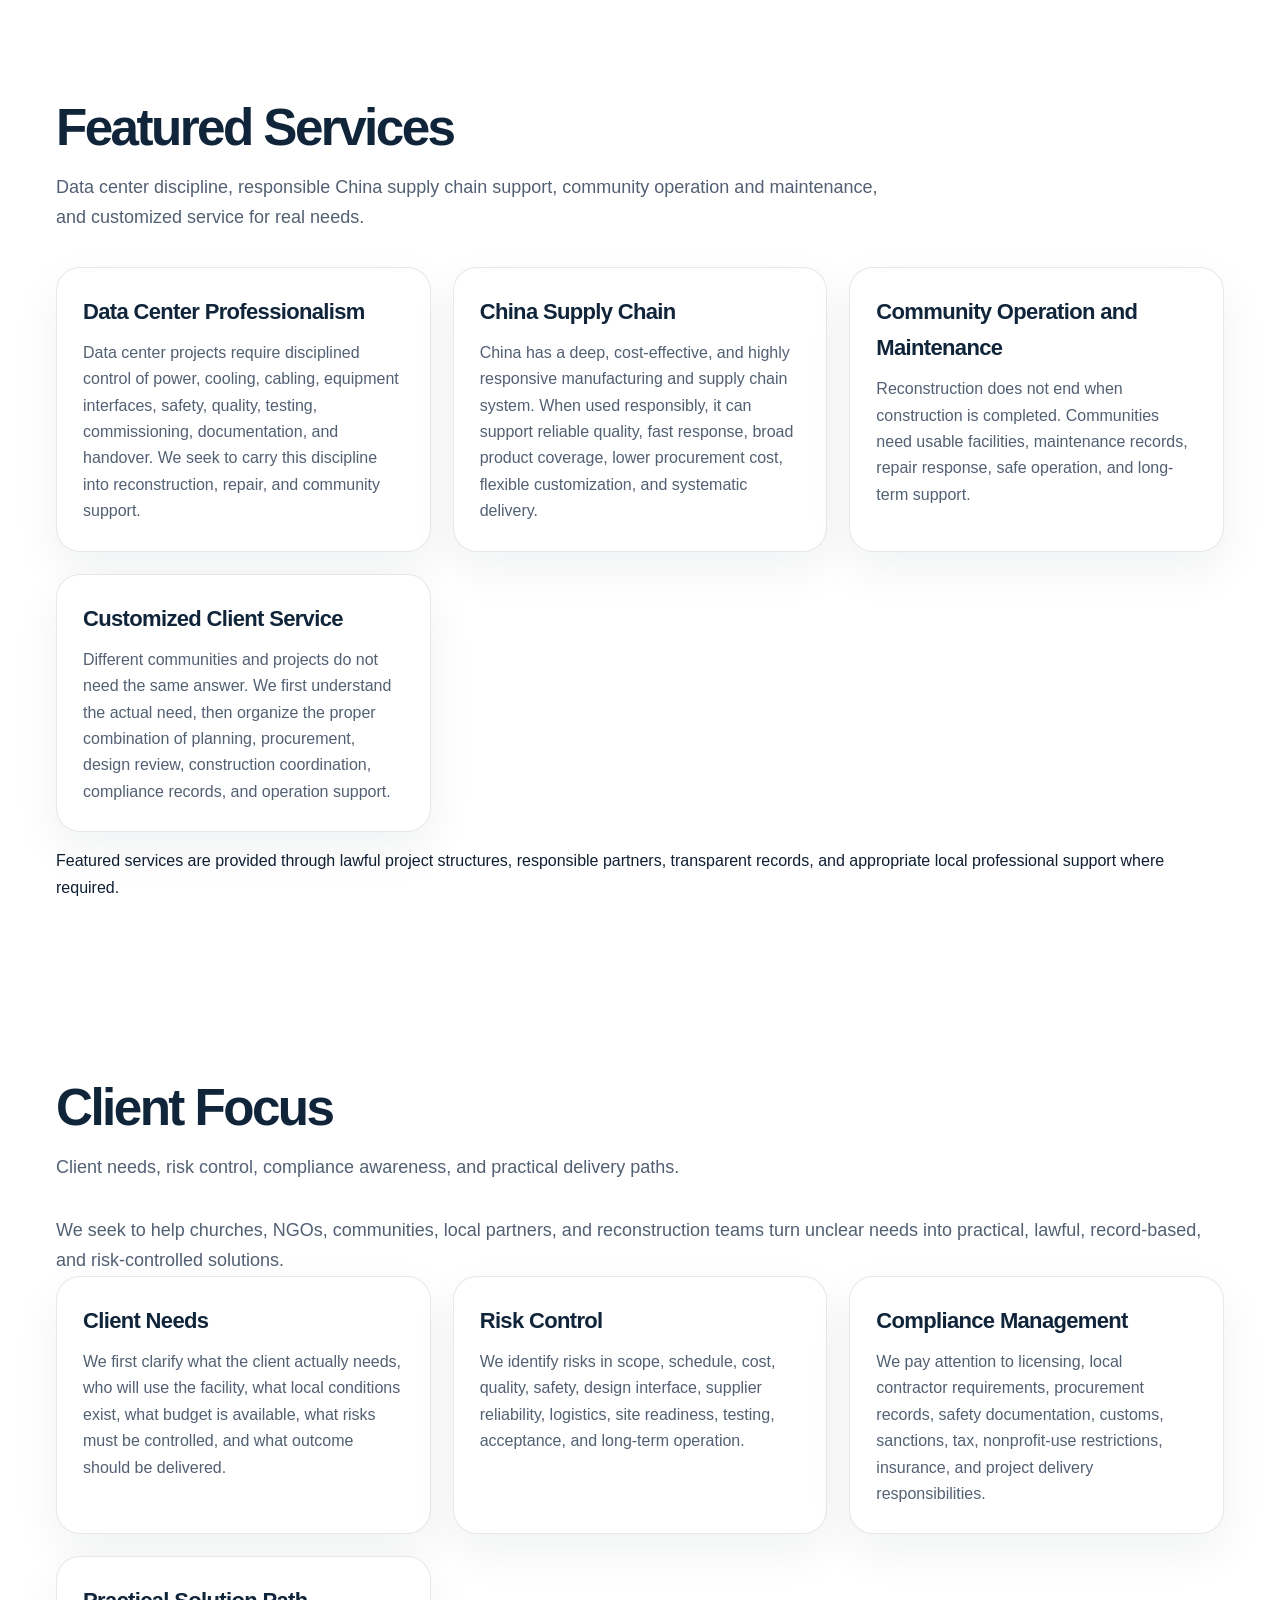
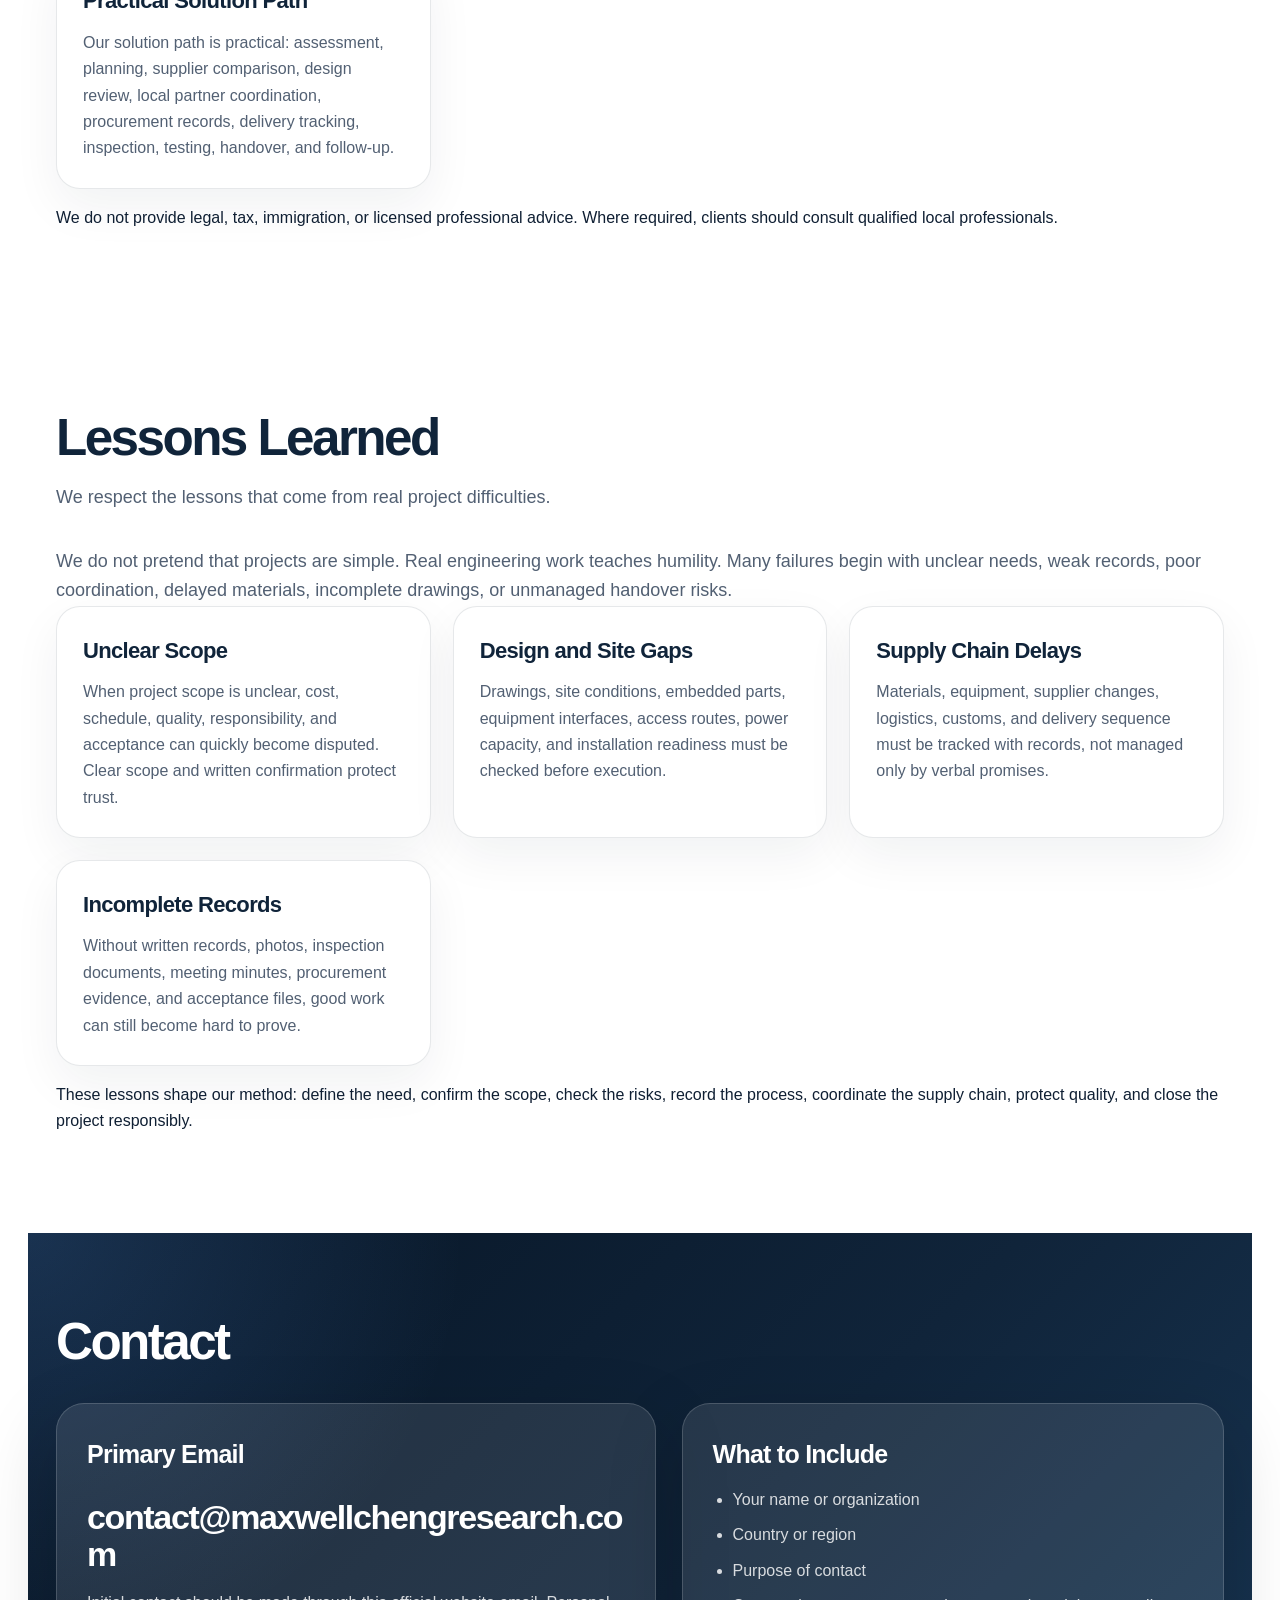
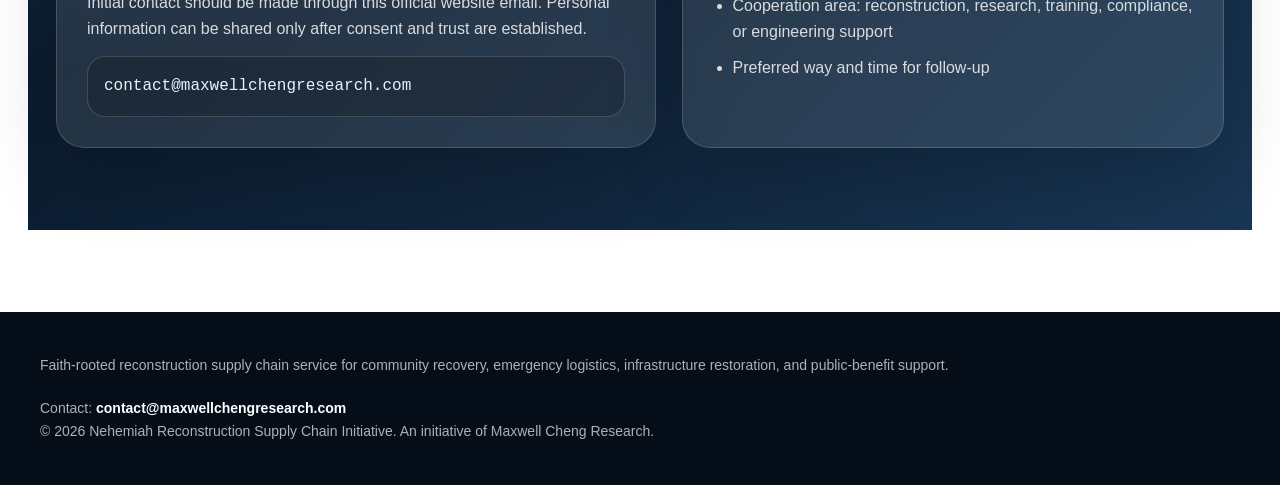
==== commit b2ba7717: "Update index.html" ====
--- a/index.html
+++ b/index.html
@@ -546,7 +546,11 @@
 <p class="note">
   Featured services are provided through lawful project structures, responsible partners,
   transparent records, and appropriate local professional support where required.
-</p><section id="client-focus" class="section">
+</p>
+  </div>
+</section>
+
+<section id="client-focus" class="section">
   <div class="container">
     <div class="section-head">
       <h2 class="section-title">Client Focus</h2>
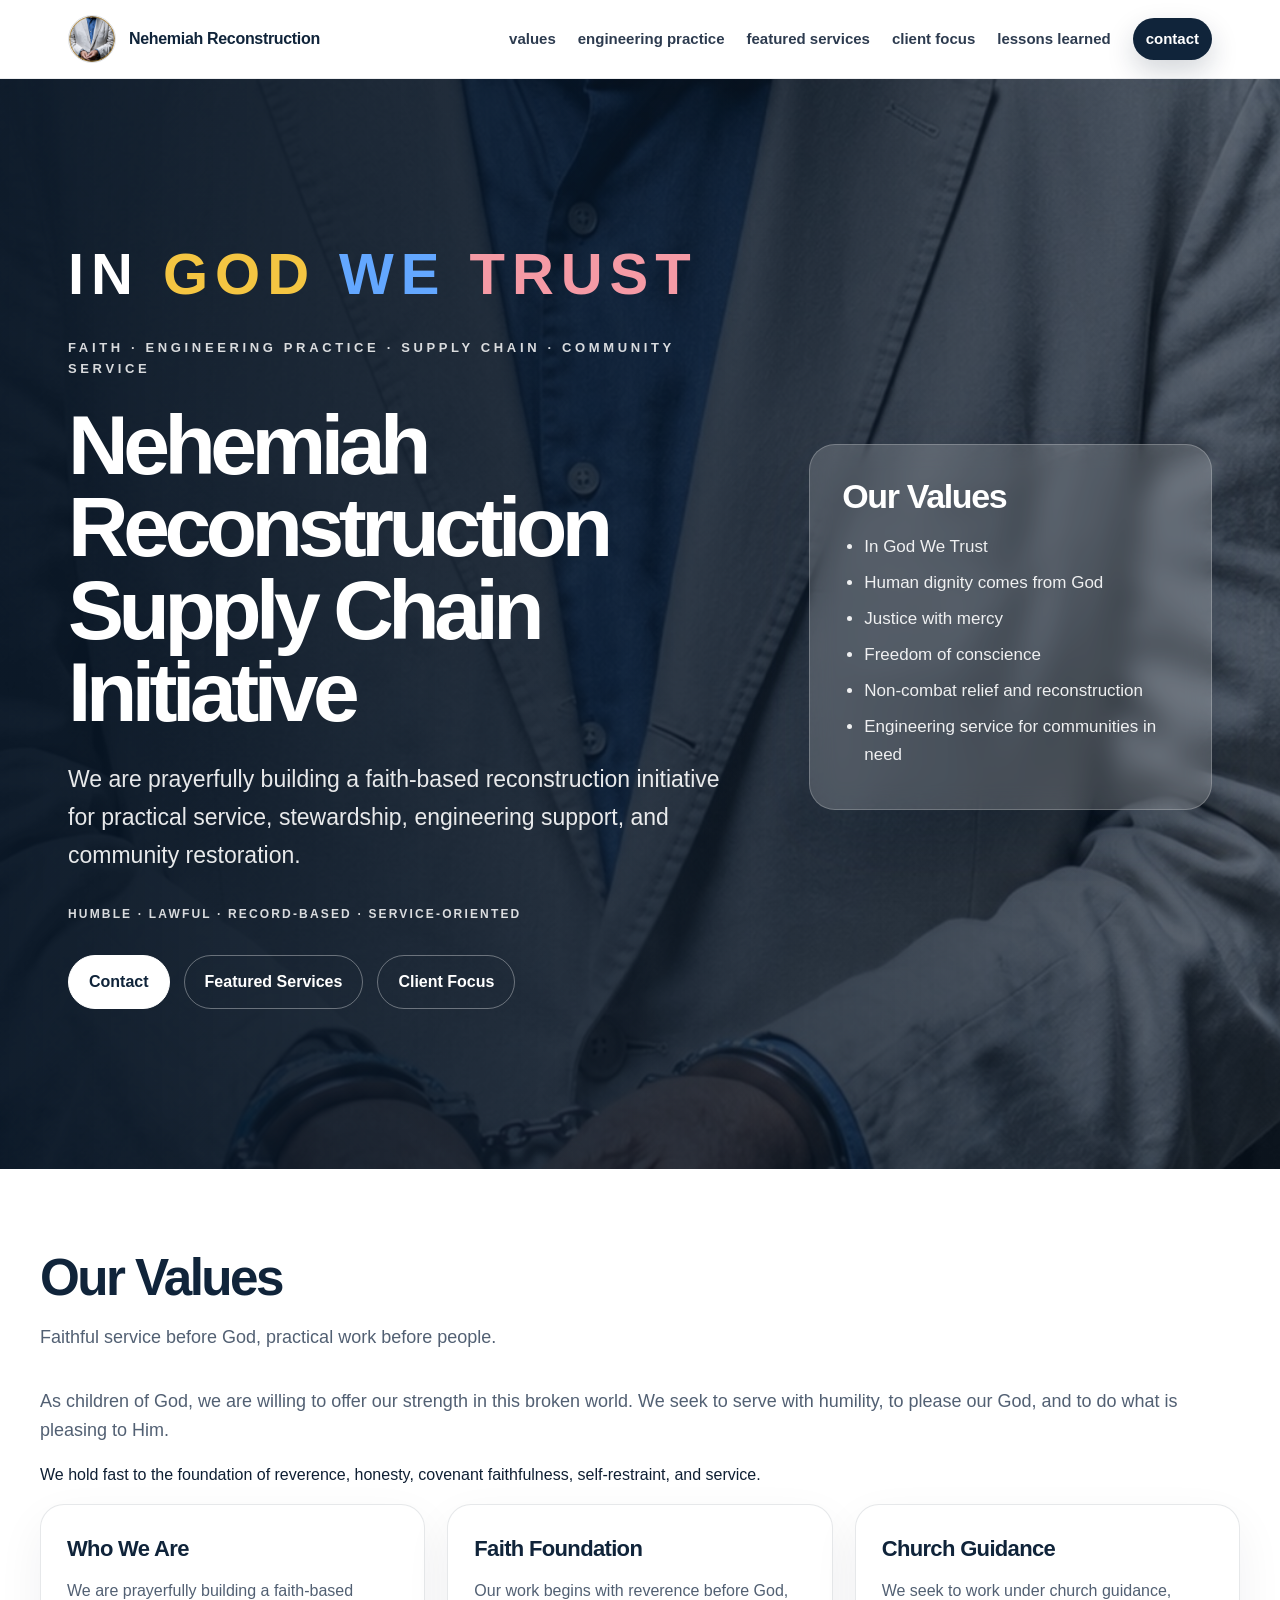
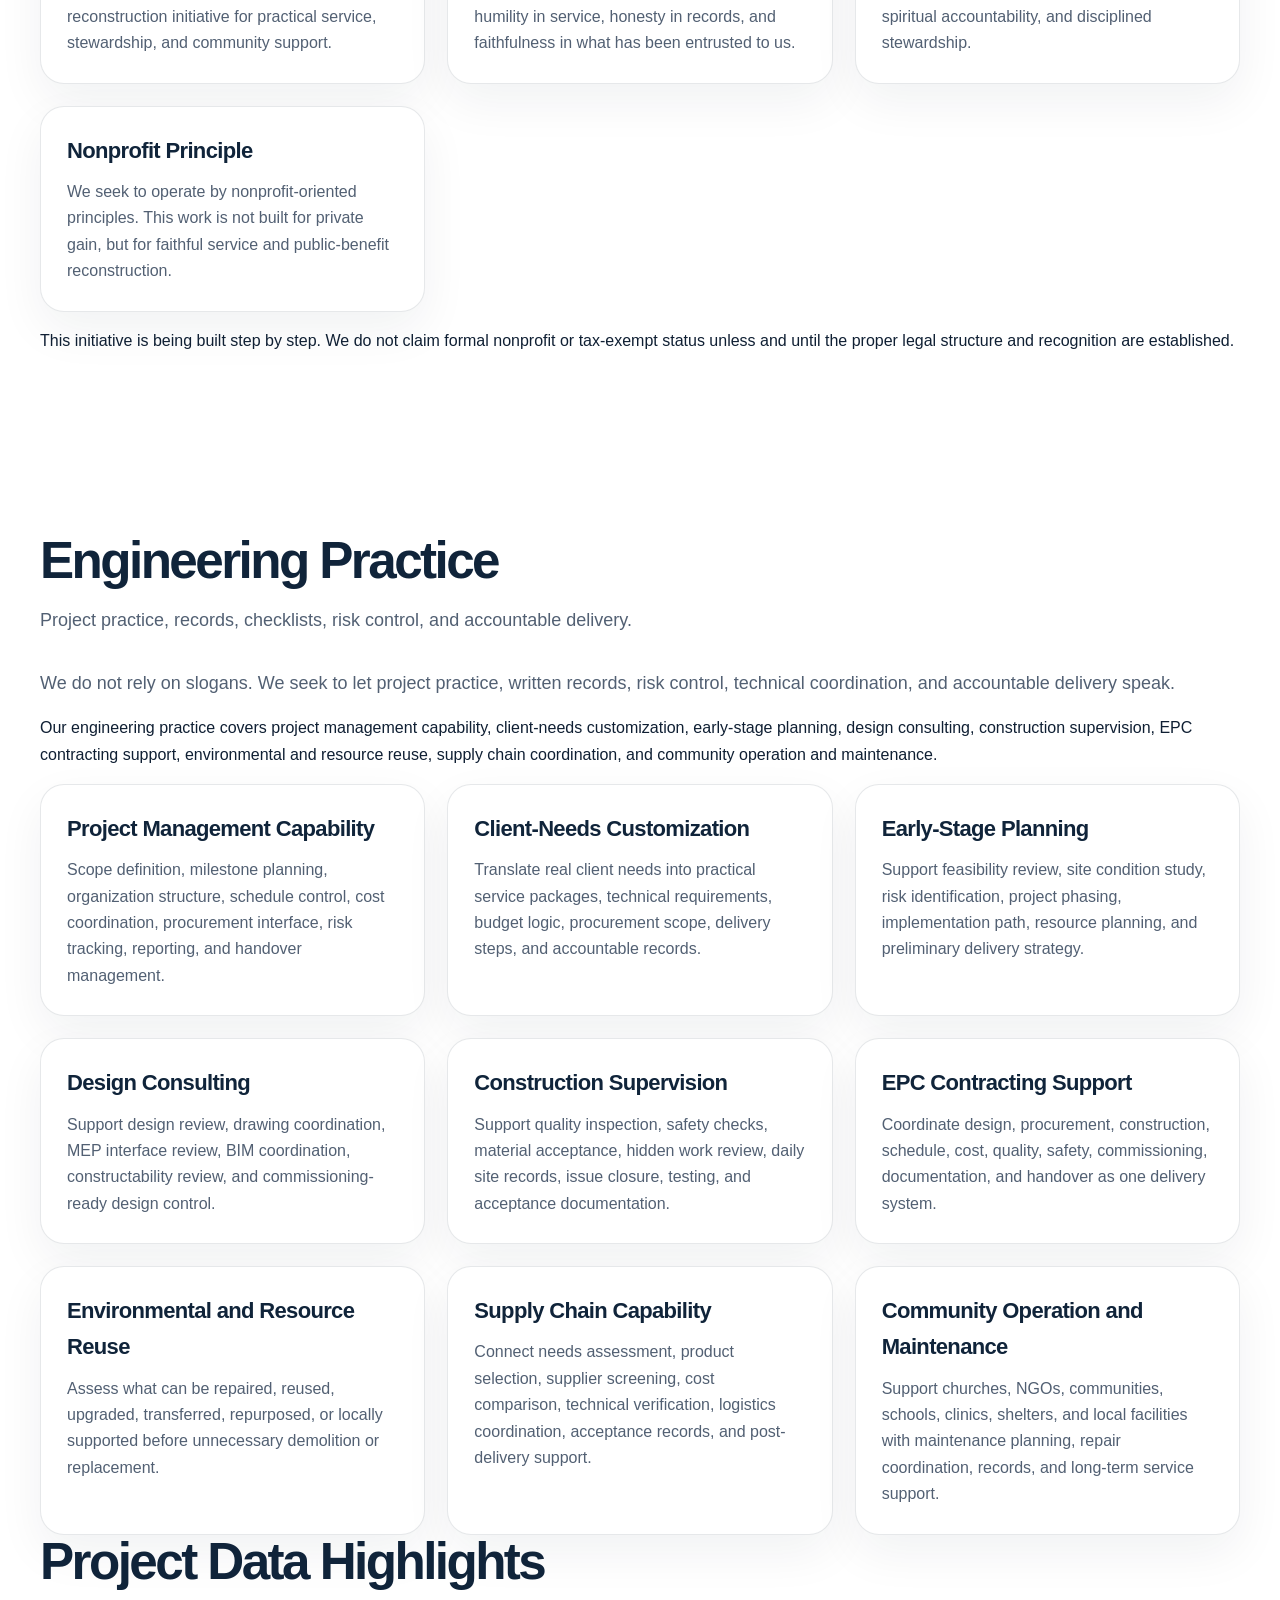
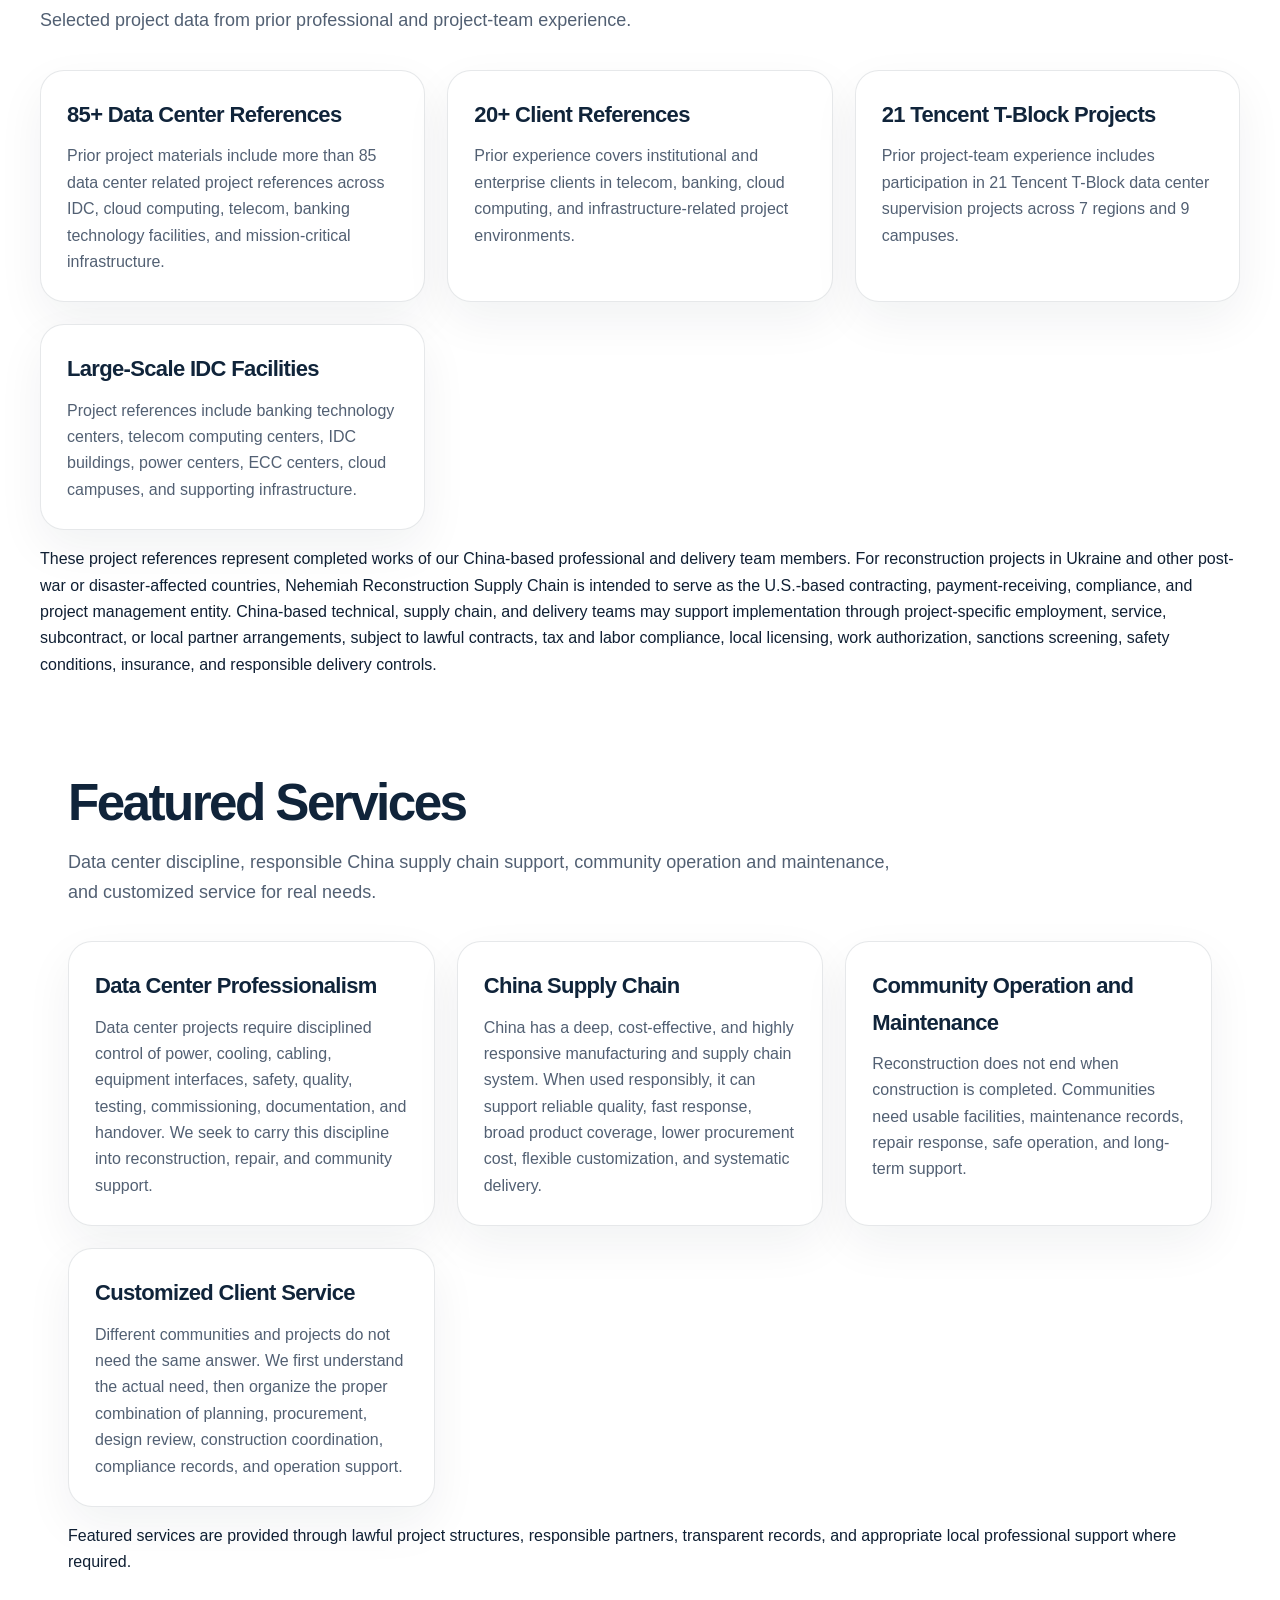
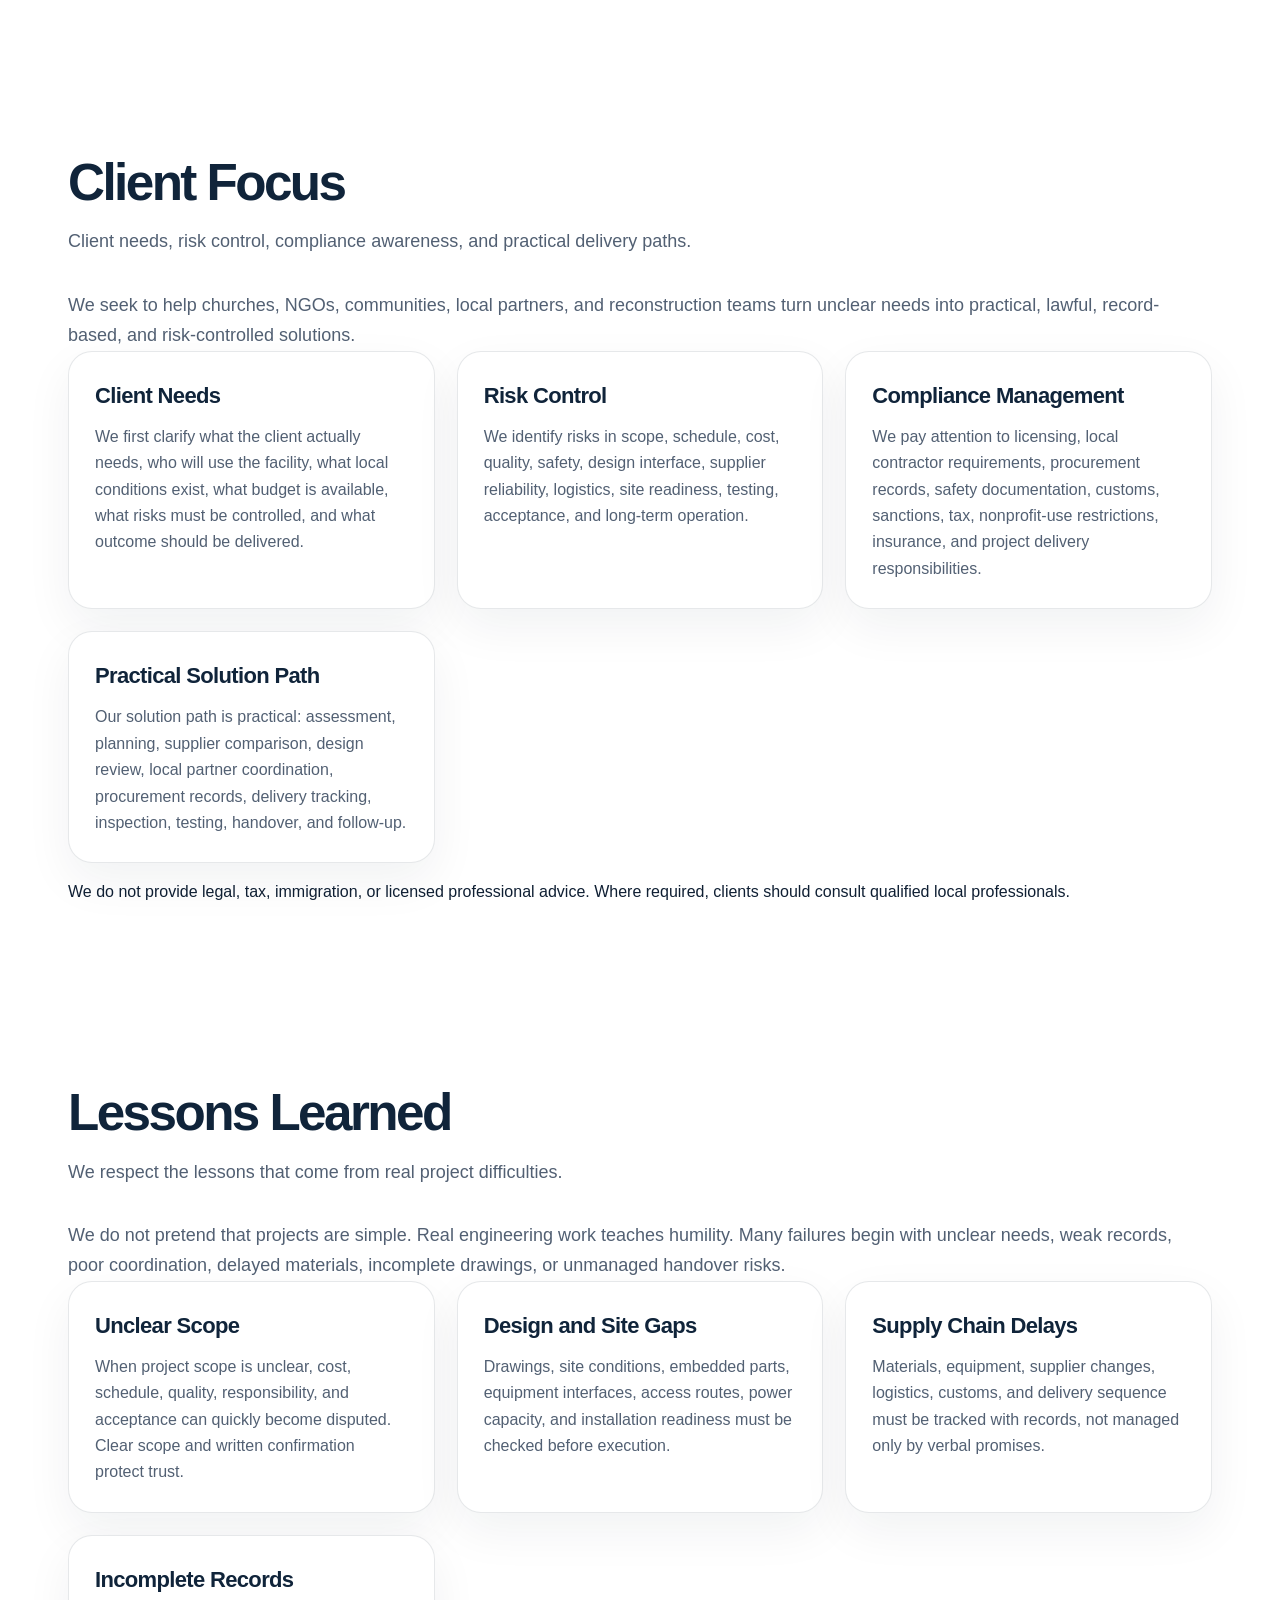
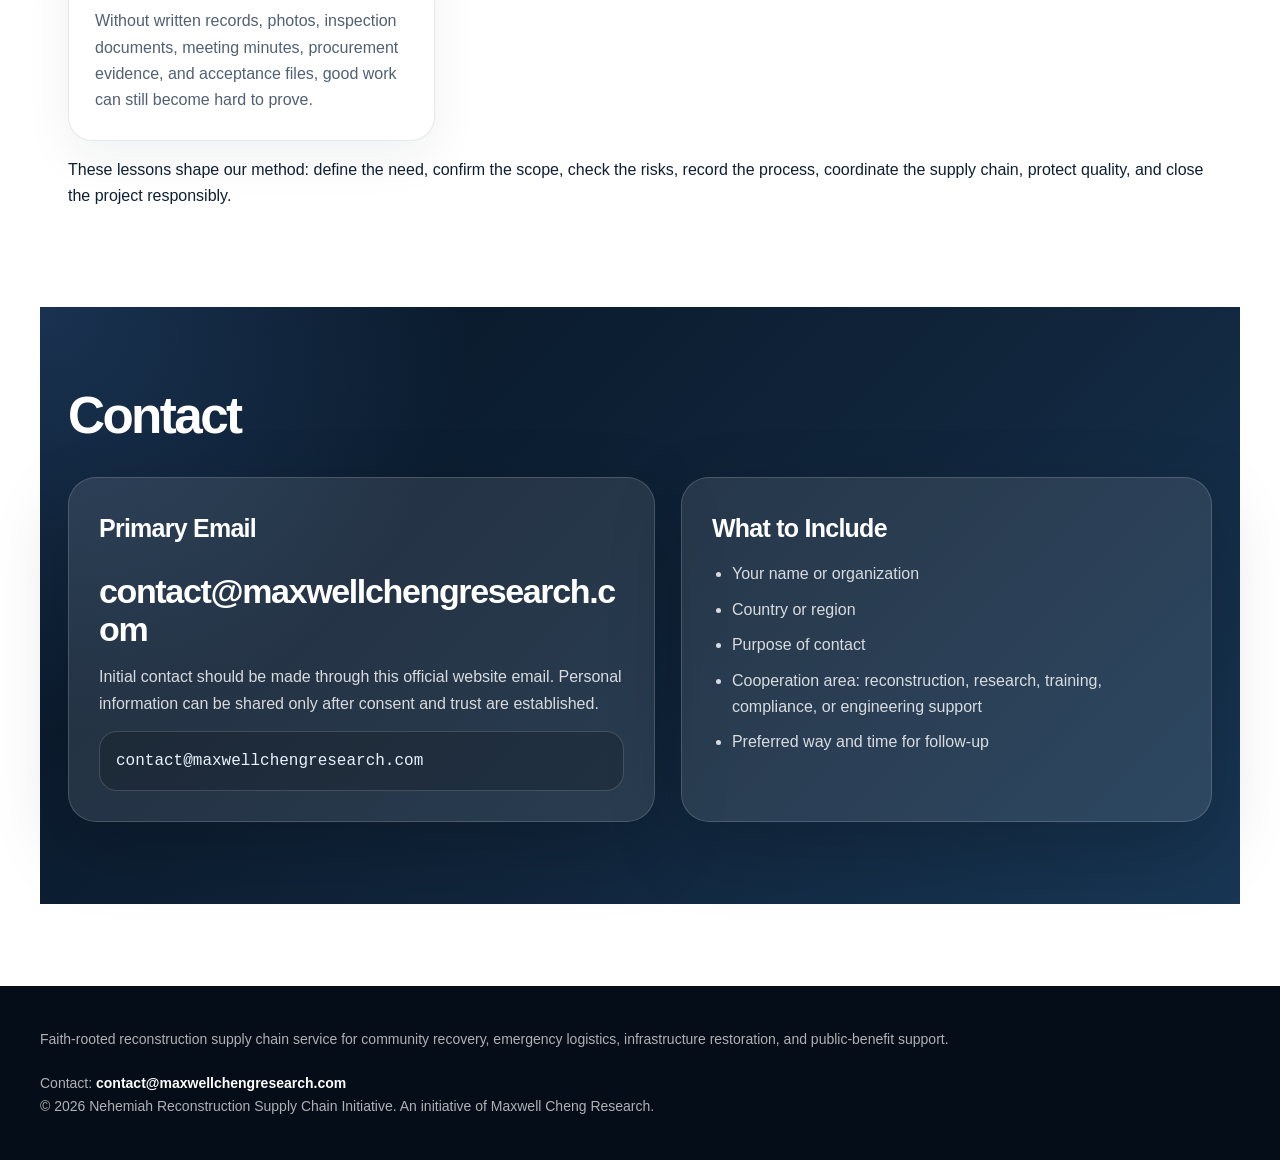
==== commit a6528489: "Update index.html" ====
--- a/index.html
+++ b/index.html
@@ -486,13 +486,58 @@
         </p>
       </article>
     </div>
-
+<div class="section-head">
+  <h2 class="section-title">Project Data Highlights</h2>
+  <p class="section-lead">
+    Selected project data from prior professional and project-team experience.
+  </p>
+</div>
+
+<div class="grid">
+  <article class="card">
+    <h3>85+ Data Center References</h3>
+    <p>
+      Prior project materials include more than 85 data center related project references
+      across IDC, cloud computing, telecom, banking technology facilities, and
+      mission-critical infrastructure.
+    </p>
+  </article>
+
+  <article class="card">
+    <h3>20+ Client References</h3>
+    <p>
+      Prior experience covers institutional and enterprise clients in telecom,
+      banking, cloud computing, and infrastructure-related project environments.
+    </p>
+  </article>
+
+  <article class="card">
+    <h3>21 Tencent T-Block Projects</h3>
+    <p>
+      Prior project-team experience includes participation in 21 Tencent T-Block
+      data center supervision projects across 7 regions and 9 campuses.
+    </p>
+  </article>
+
+  <article class="card">
+    <h3>Large-Scale IDC Facilities</h3>
+    <p>
+      Project references include banking technology centers, telecom computing centers,
+      IDC buildings, power centers, ECC centers, cloud campuses, and supporting infrastructure.
+    </p>
+  </article>
+</div>
     <p class="note">
-      Project references reflect prior professional and project-team experience.
-      They are used to demonstrate capability and method, not to overstate direct delivery
-      by a newly formed initiative.
-    </p>
-  </div>
+  These project references represent completed works of our China-based professional
+  and delivery team members. For reconstruction projects in Ukraine and other
+  post-war or disaster-affected countries, Nehemiah Reconstruction Supply Chain
+  is intended to serve as the U.S.-based contracting, payment-receiving, compliance,
+  and project management entity. China-based technical, supply chain, and delivery
+  teams may support implementation through project-specific employment, service,
+  subcontract, or local partner arrangements, subject to lawful contracts, tax and
+  labor compliance, local licensing, work authorization, sanctions screening,
+  safety conditions, insurance, and responsible delivery controls.
+</p>
 <section id="featured-services" class="section">
   <div class="container">
     <div class="section-head">
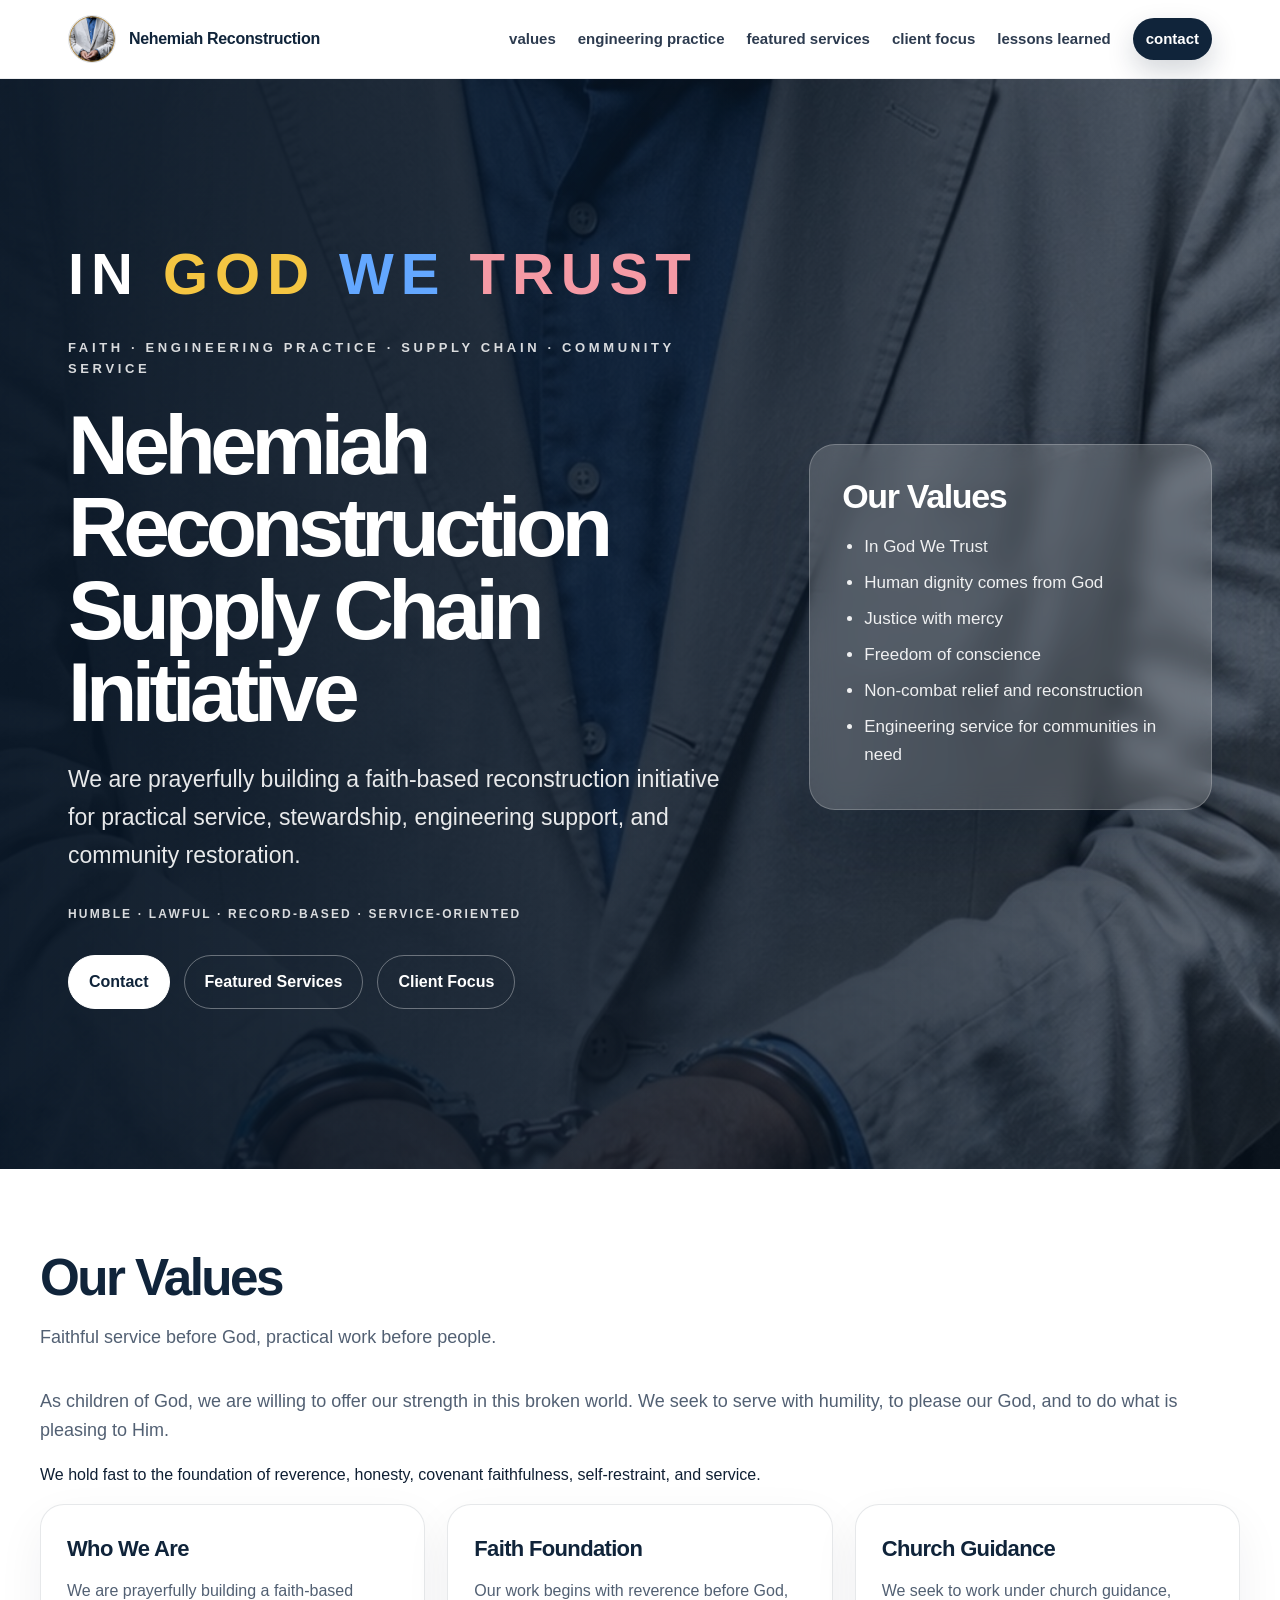
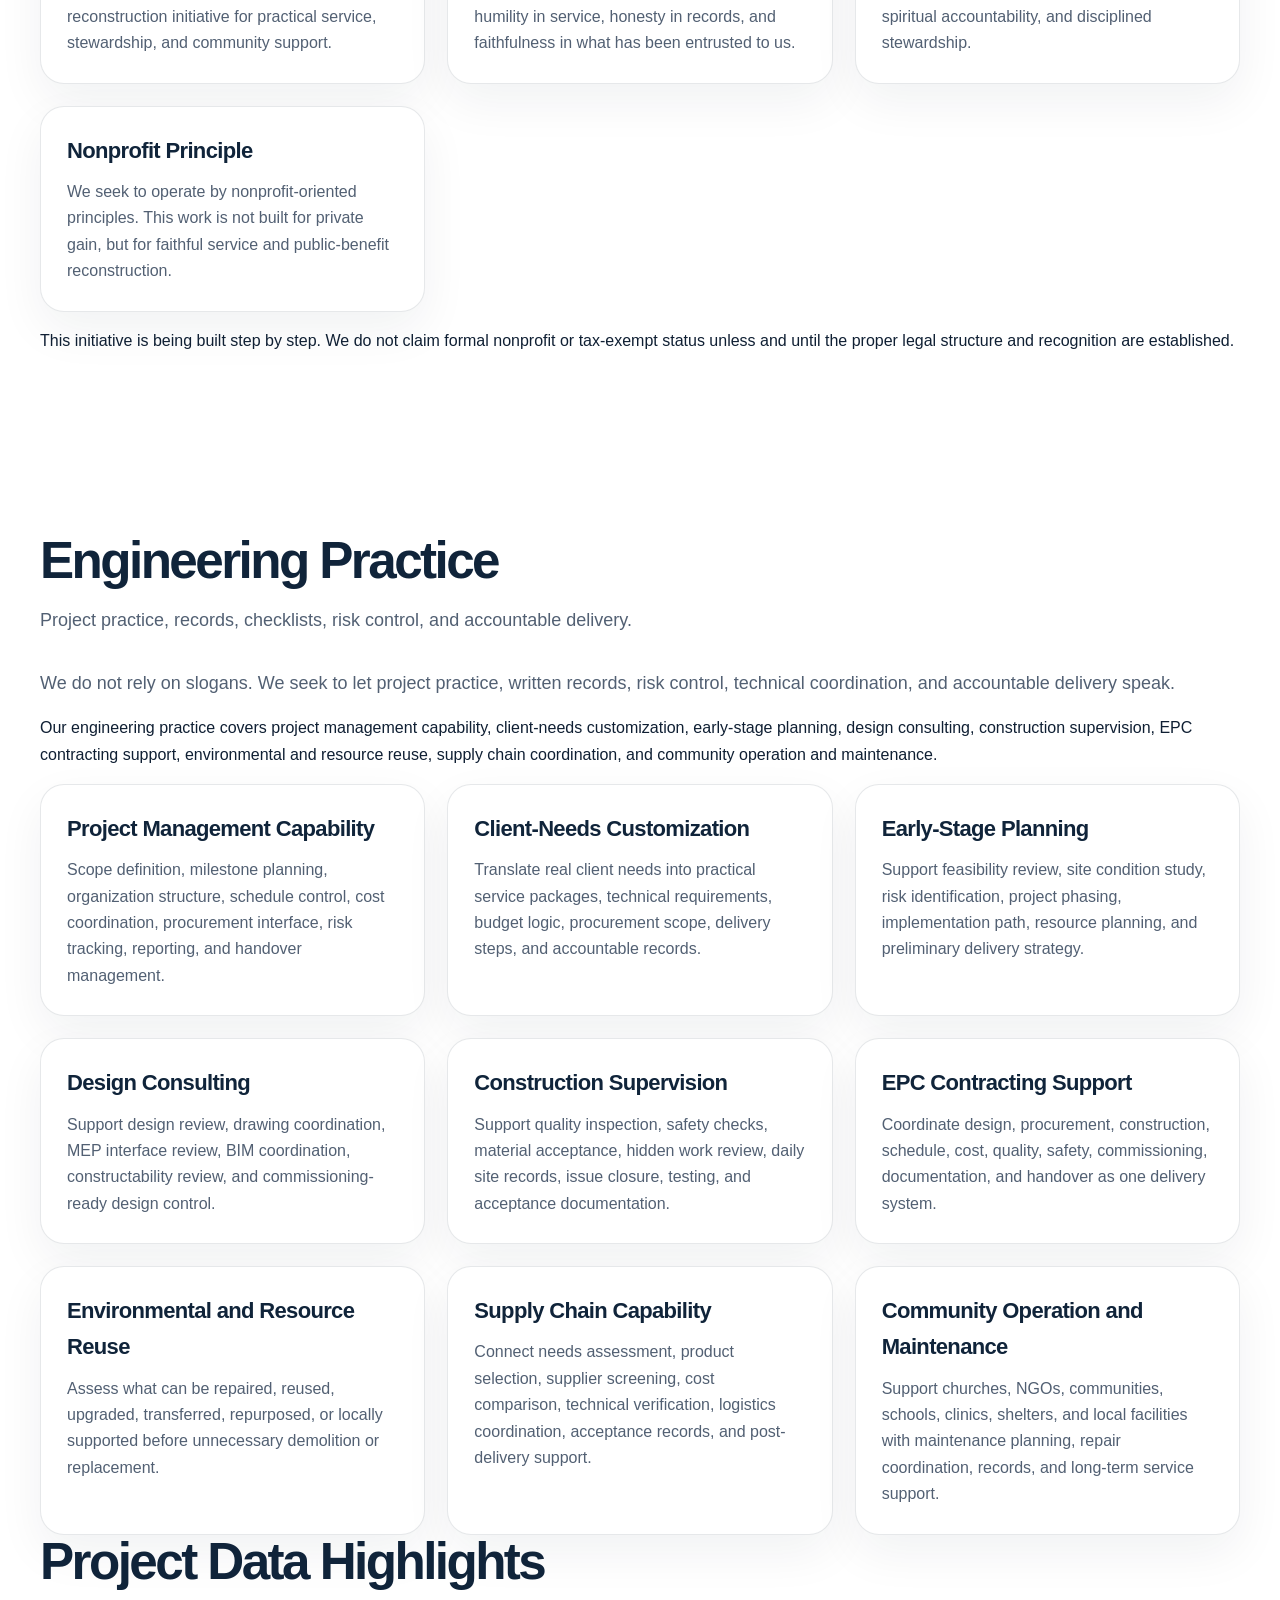
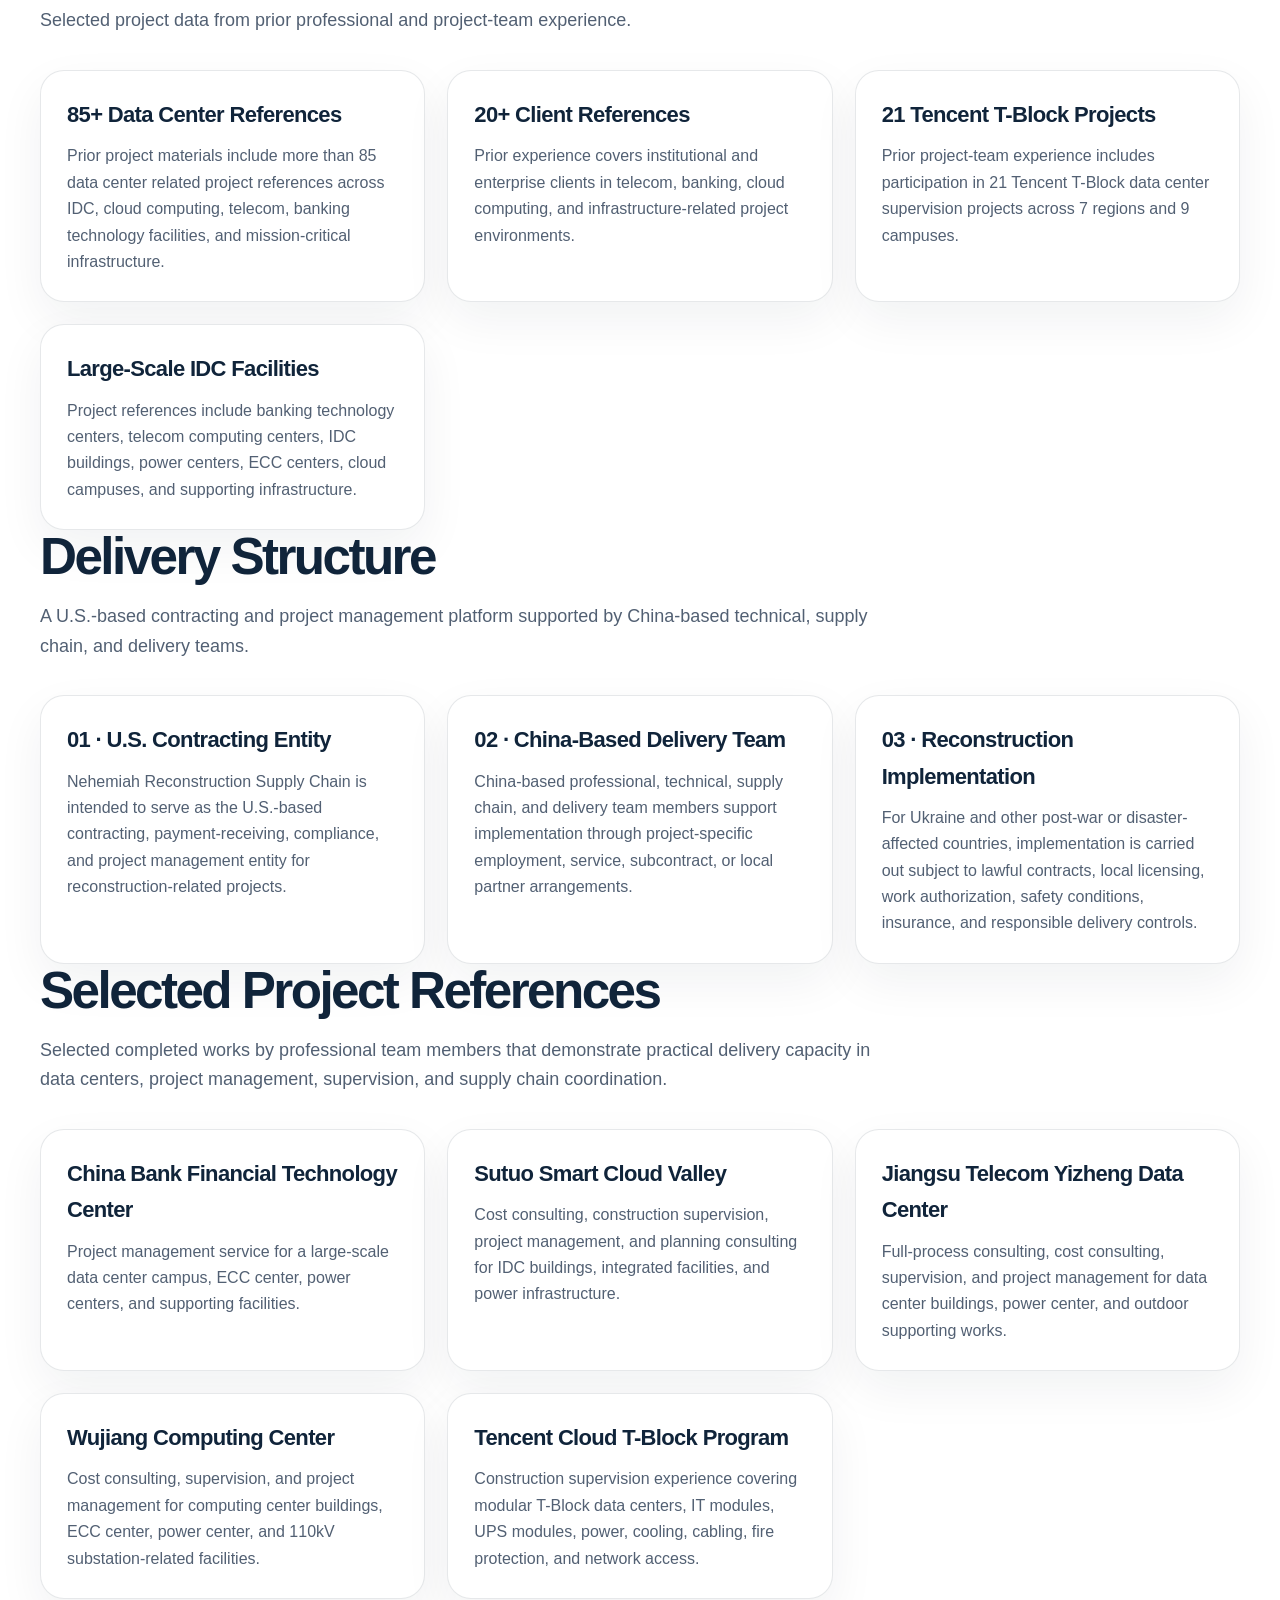
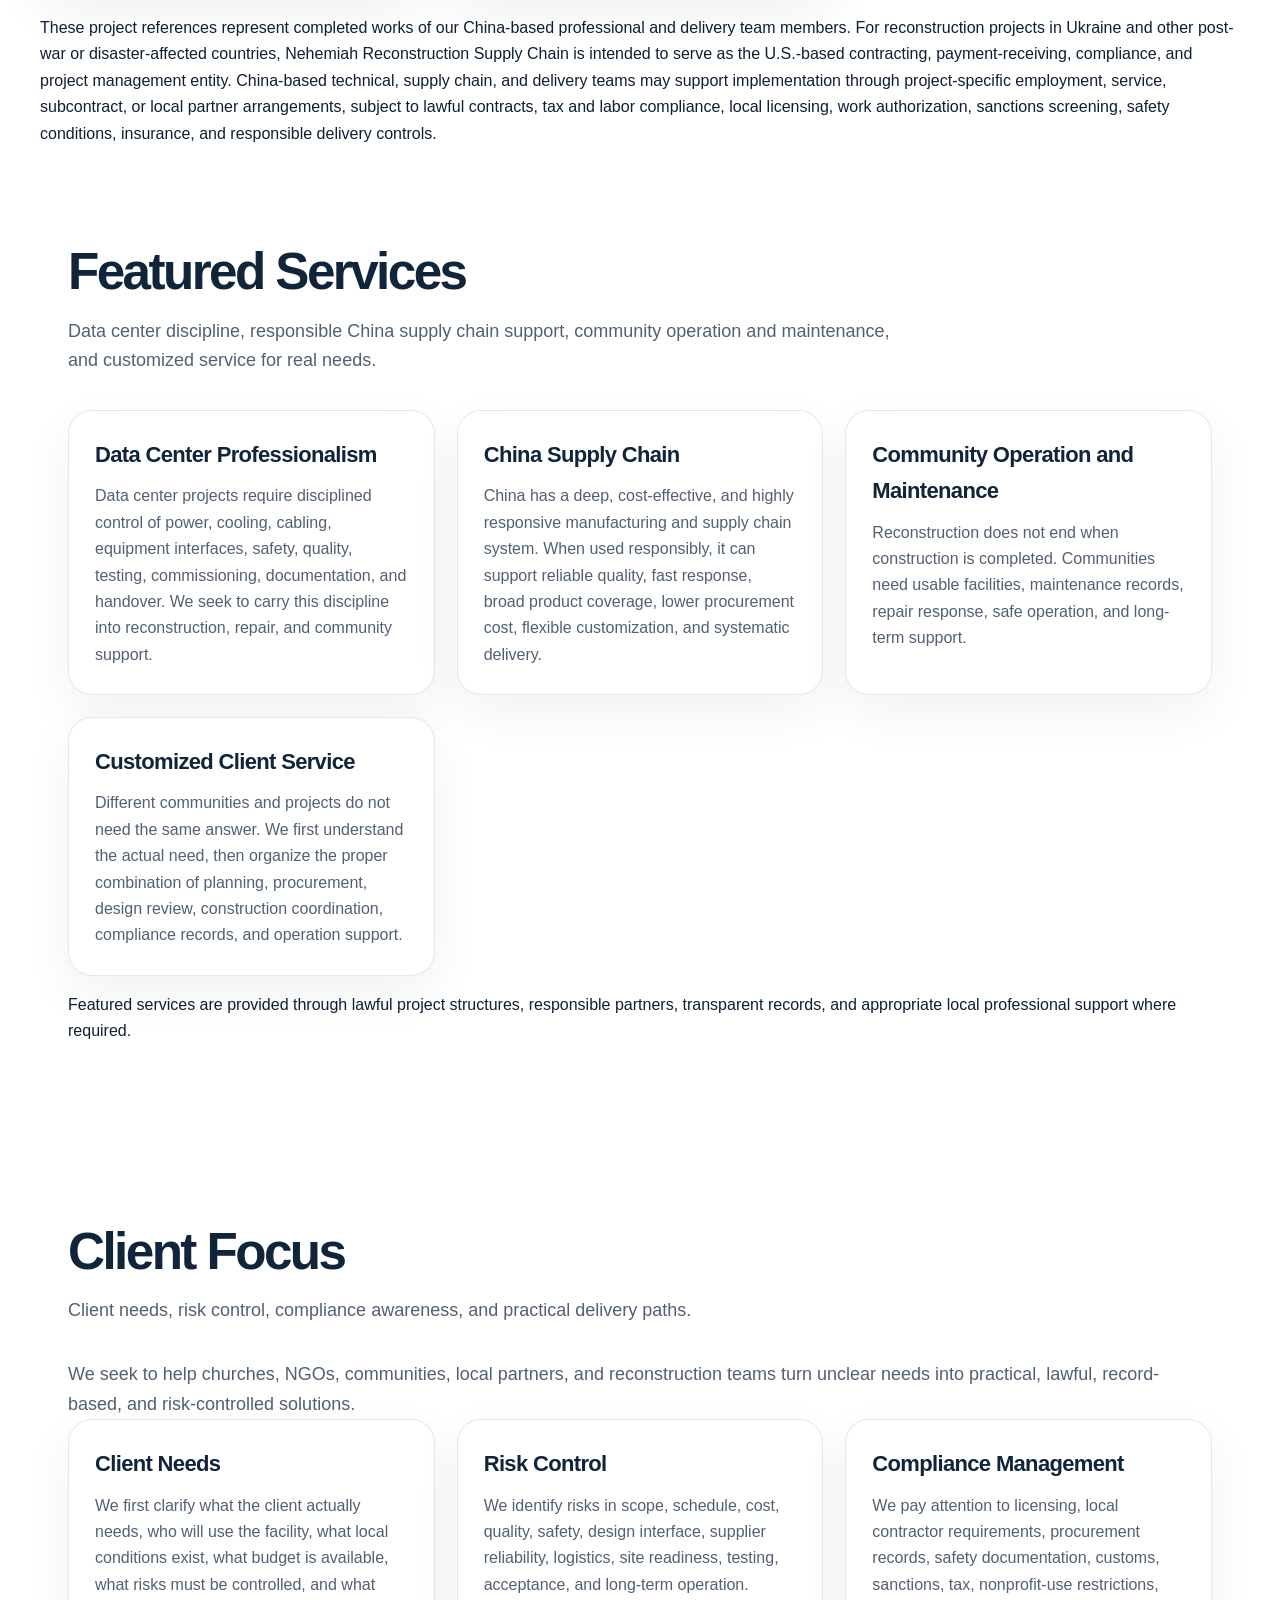
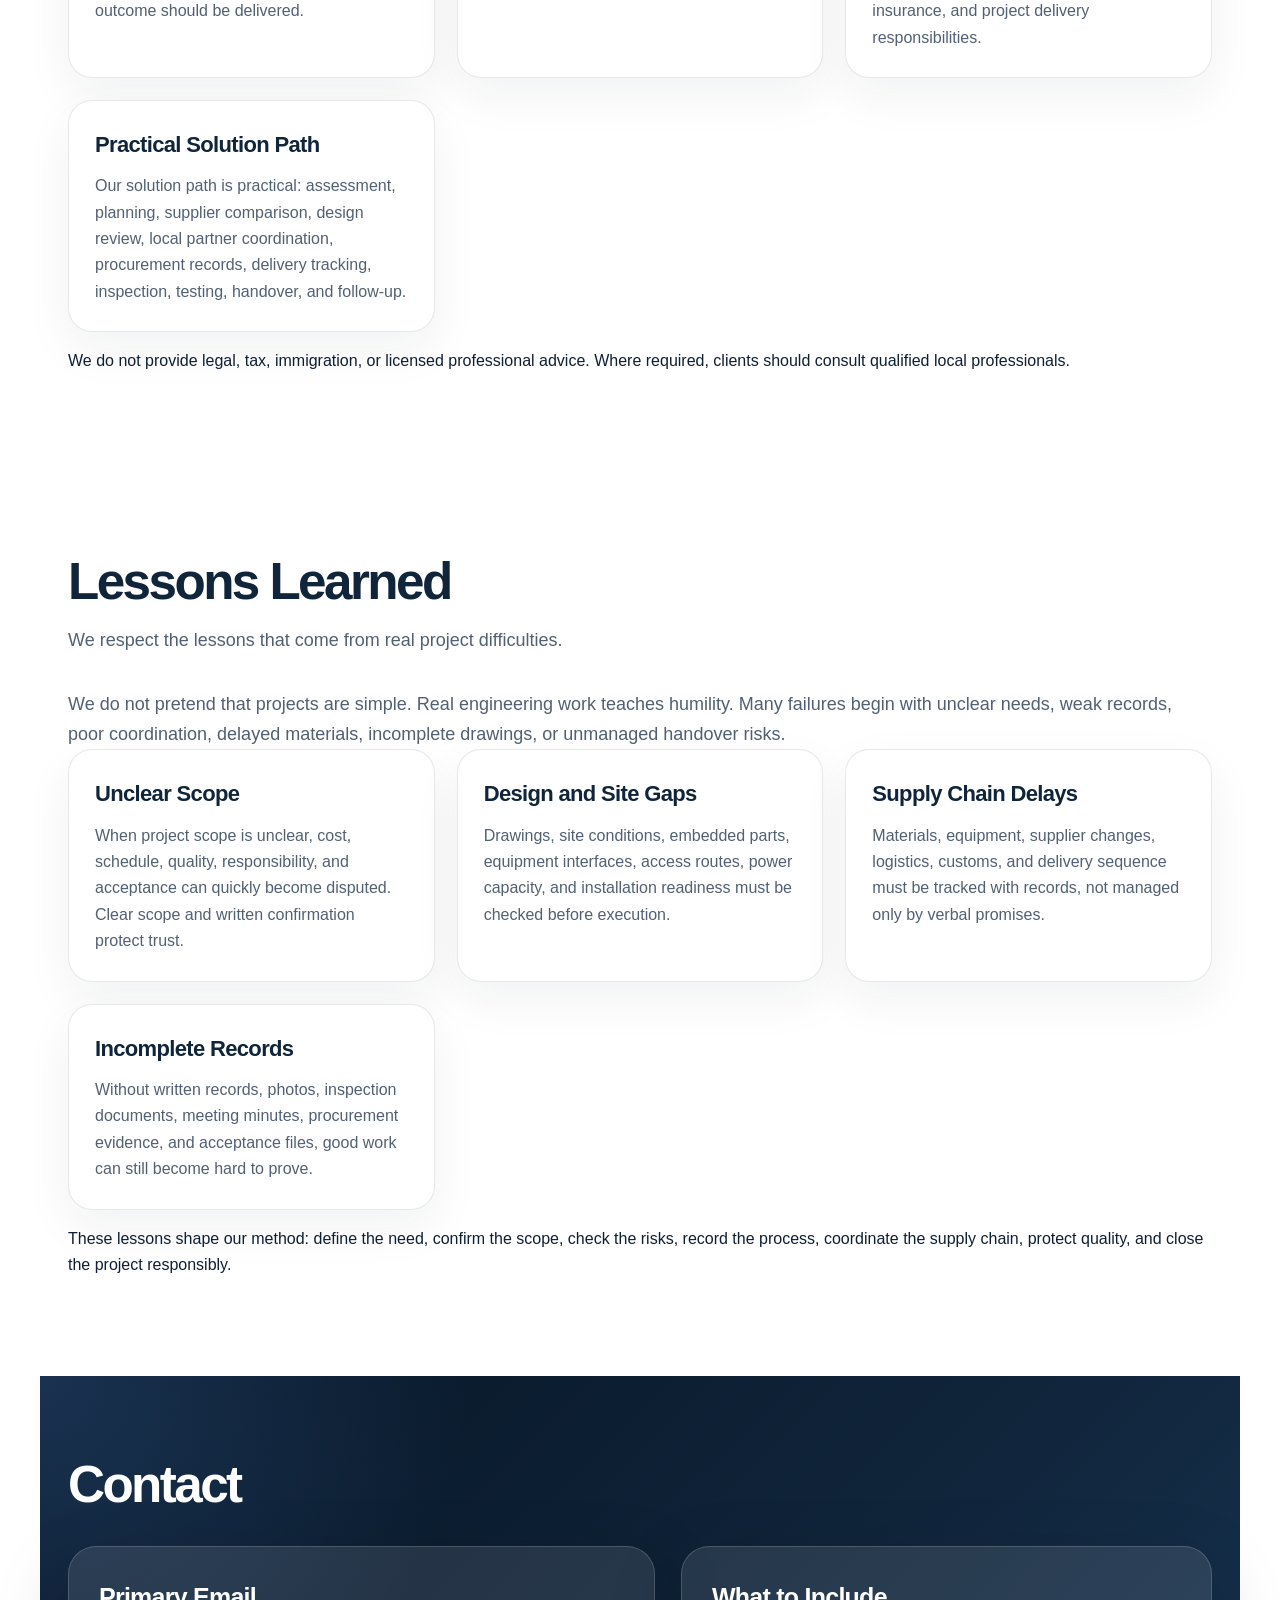
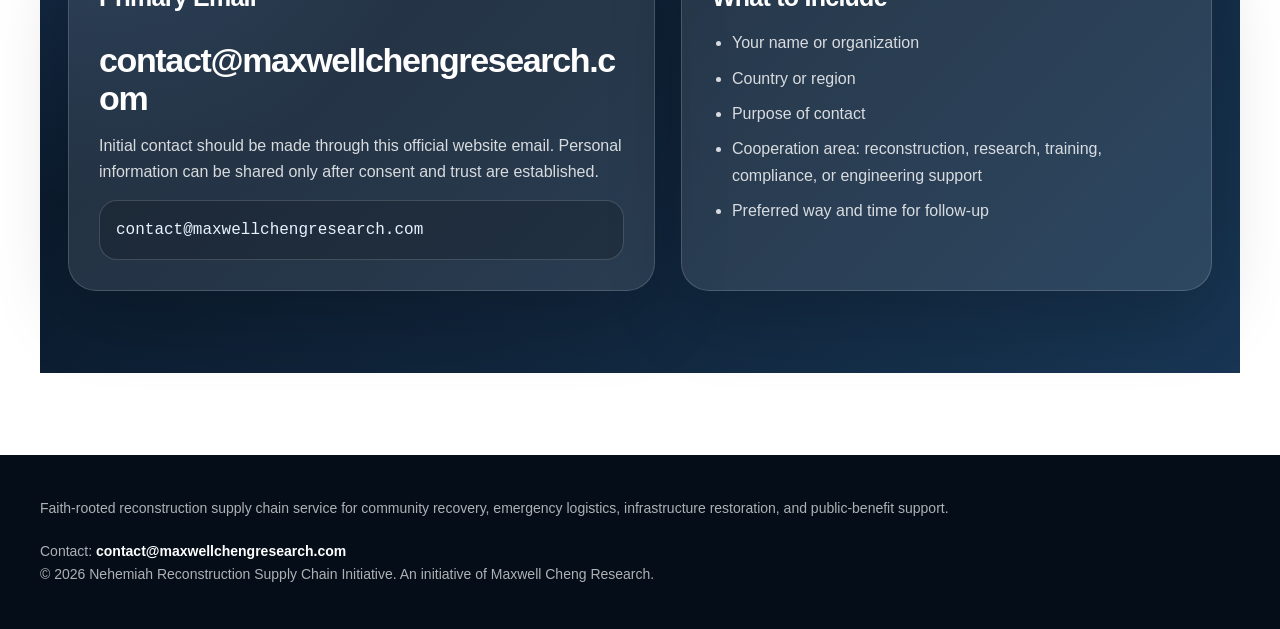
==== commit 9eae333d: "Update index.html" ====
--- a/index.html
+++ b/index.html
@@ -527,6 +527,92 @@
     </p>
   </article>
 </div>
+    <div class="section-head">
+  <h2 class="section-title">Delivery Structure</h2>
+  <p class="section-lead">
+    A U.S.-based contracting and project management platform supported by China-based
+    technical, supply chain, and delivery teams.
+  </p>
+</div>
+
+<div class="grid">
+  <article class="card">
+    <h3>01 · U.S. Contracting Entity</h3>
+    <p>
+      Nehemiah Reconstruction Supply Chain is intended to serve as the U.S.-based
+      contracting, payment-receiving, compliance, and project management entity for
+      reconstruction-related projects.
+    </p>
+  </article>
+
+  <article class="card">
+    <h3>02 · China-Based Delivery Team</h3>
+    <p>
+      China-based professional, technical, supply chain, and delivery team members
+      support implementation through project-specific employment, service,
+      subcontract, or local partner arrangements.
+    </p>
+  </article>
+
+  <article class="card">
+    <h3>03 · Reconstruction Implementation</h3>
+    <p>
+      For Ukraine and other post-war or disaster-affected countries, implementation
+      is carried out subject to lawful contracts, local licensing, work authorization,
+      safety conditions, insurance, and responsible delivery controls.
+    </p>
+  </article>
+</div>
+
+<div class="section-head">
+  <h2 class="section-title">Selected Project References</h2>
+  <p class="section-lead">
+    Selected completed works by professional team members that demonstrate practical
+    delivery capacity in data centers, project management, supervision, and supply chain coordination.
+  </p>
+</div>
+
+<div class="grid">
+  <article class="card">
+    <h3>China Bank Financial Technology Center</h3>
+    <p>
+      Project management service for a large-scale data center campus, ECC center,
+      power centers, and supporting facilities.
+    </p>
+  </article>
+
+  <article class="card">
+    <h3>Sutuo Smart Cloud Valley</h3>
+    <p>
+      Cost consulting, construction supervision, project management, and planning
+      consulting for IDC buildings, integrated facilities, and power infrastructure.
+    </p>
+  </article>
+
+  <article class="card">
+    <h3>Jiangsu Telecom Yizheng Data Center</h3>
+    <p>
+      Full-process consulting, cost consulting, supervision, and project management
+      for data center buildings, power center, and outdoor supporting works.
+    </p>
+  </article>
+
+  <article class="card">
+    <h3>Wujiang Computing Center</h3>
+    <p>
+      Cost consulting, supervision, and project management for computing center
+      buildings, ECC center, power center, and 110kV substation-related facilities.
+    </p>
+  </article>
+
+  <article class="card">
+    <h3>Tencent Cloud T-Block Program</h3>
+    <p>
+      Construction supervision experience covering modular T-Block data centers,
+      IT modules, UPS modules, power, cooling, cabling, fire protection, and network access.
+    </p>
+  </article>
+</div>
     <p class="note">
   These project references represent completed works of our China-based professional
   and delivery team members. For reconstruction projects in Ukraine and other
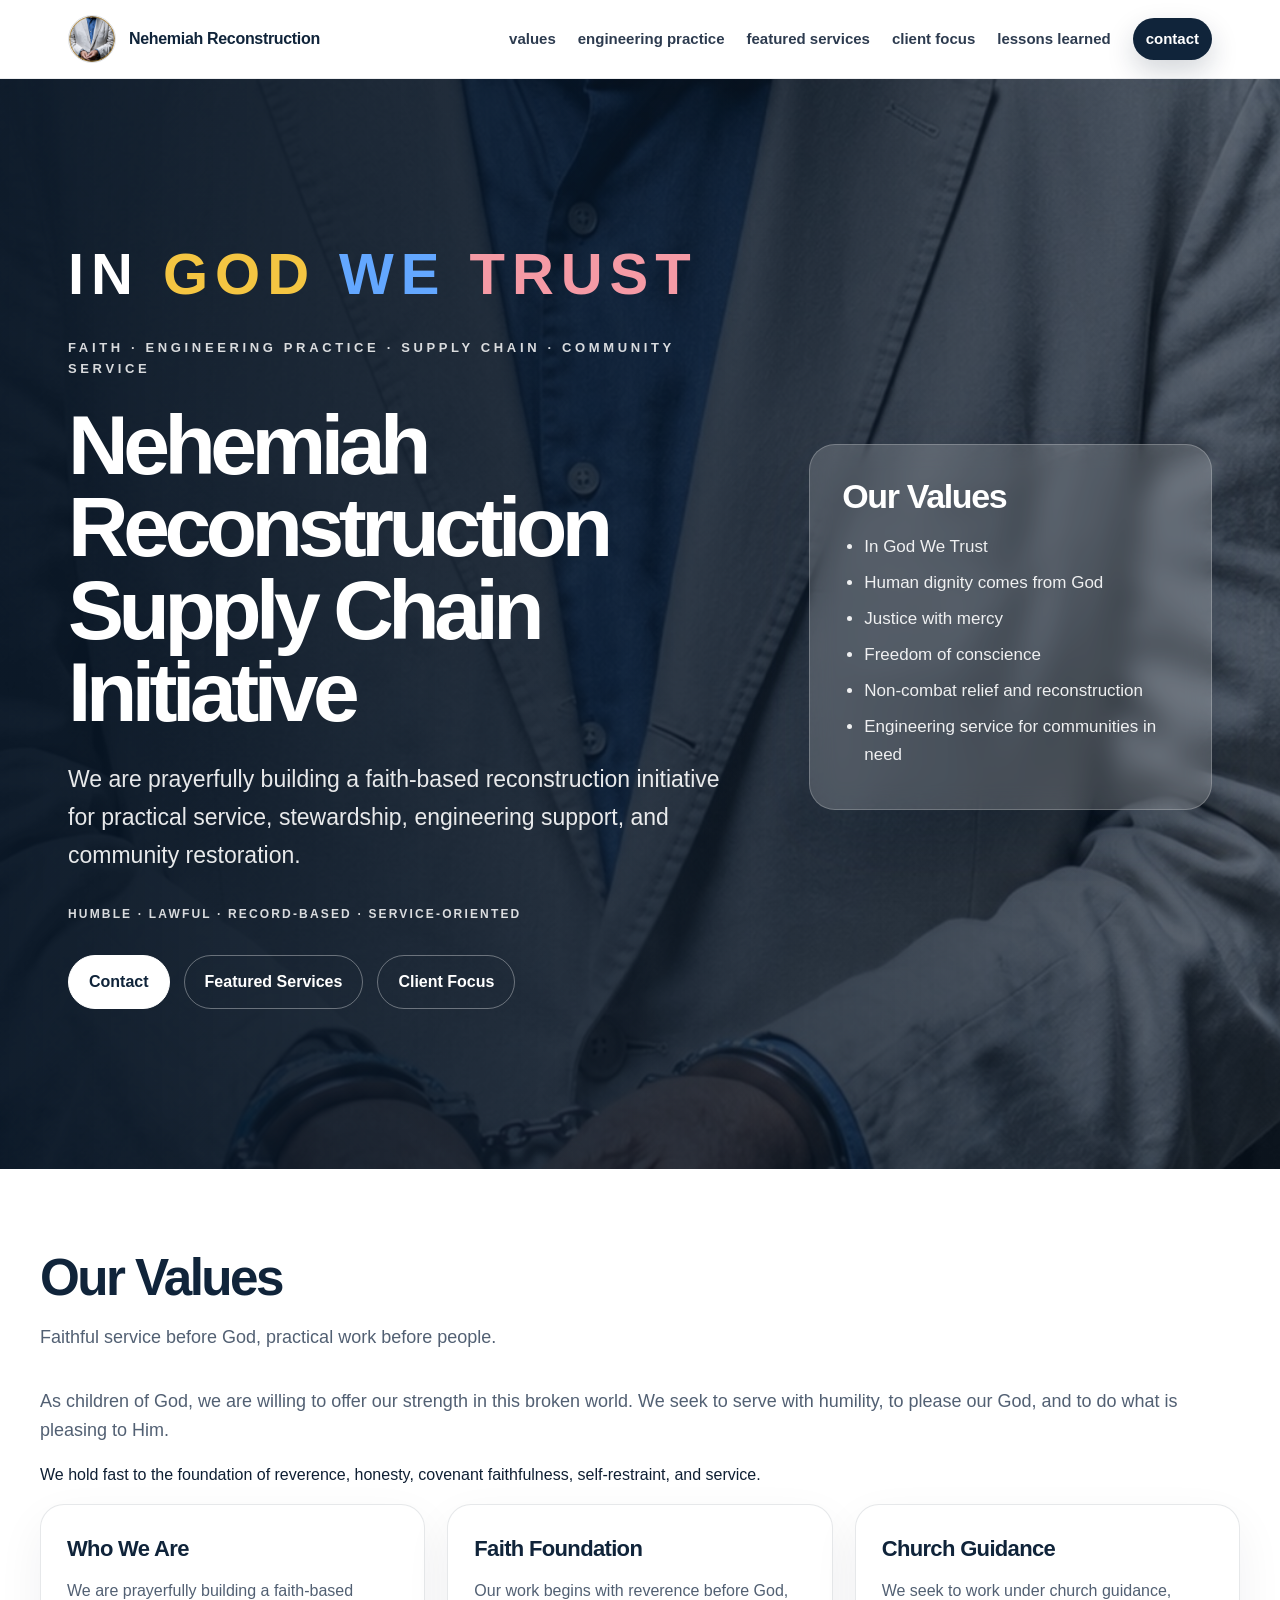
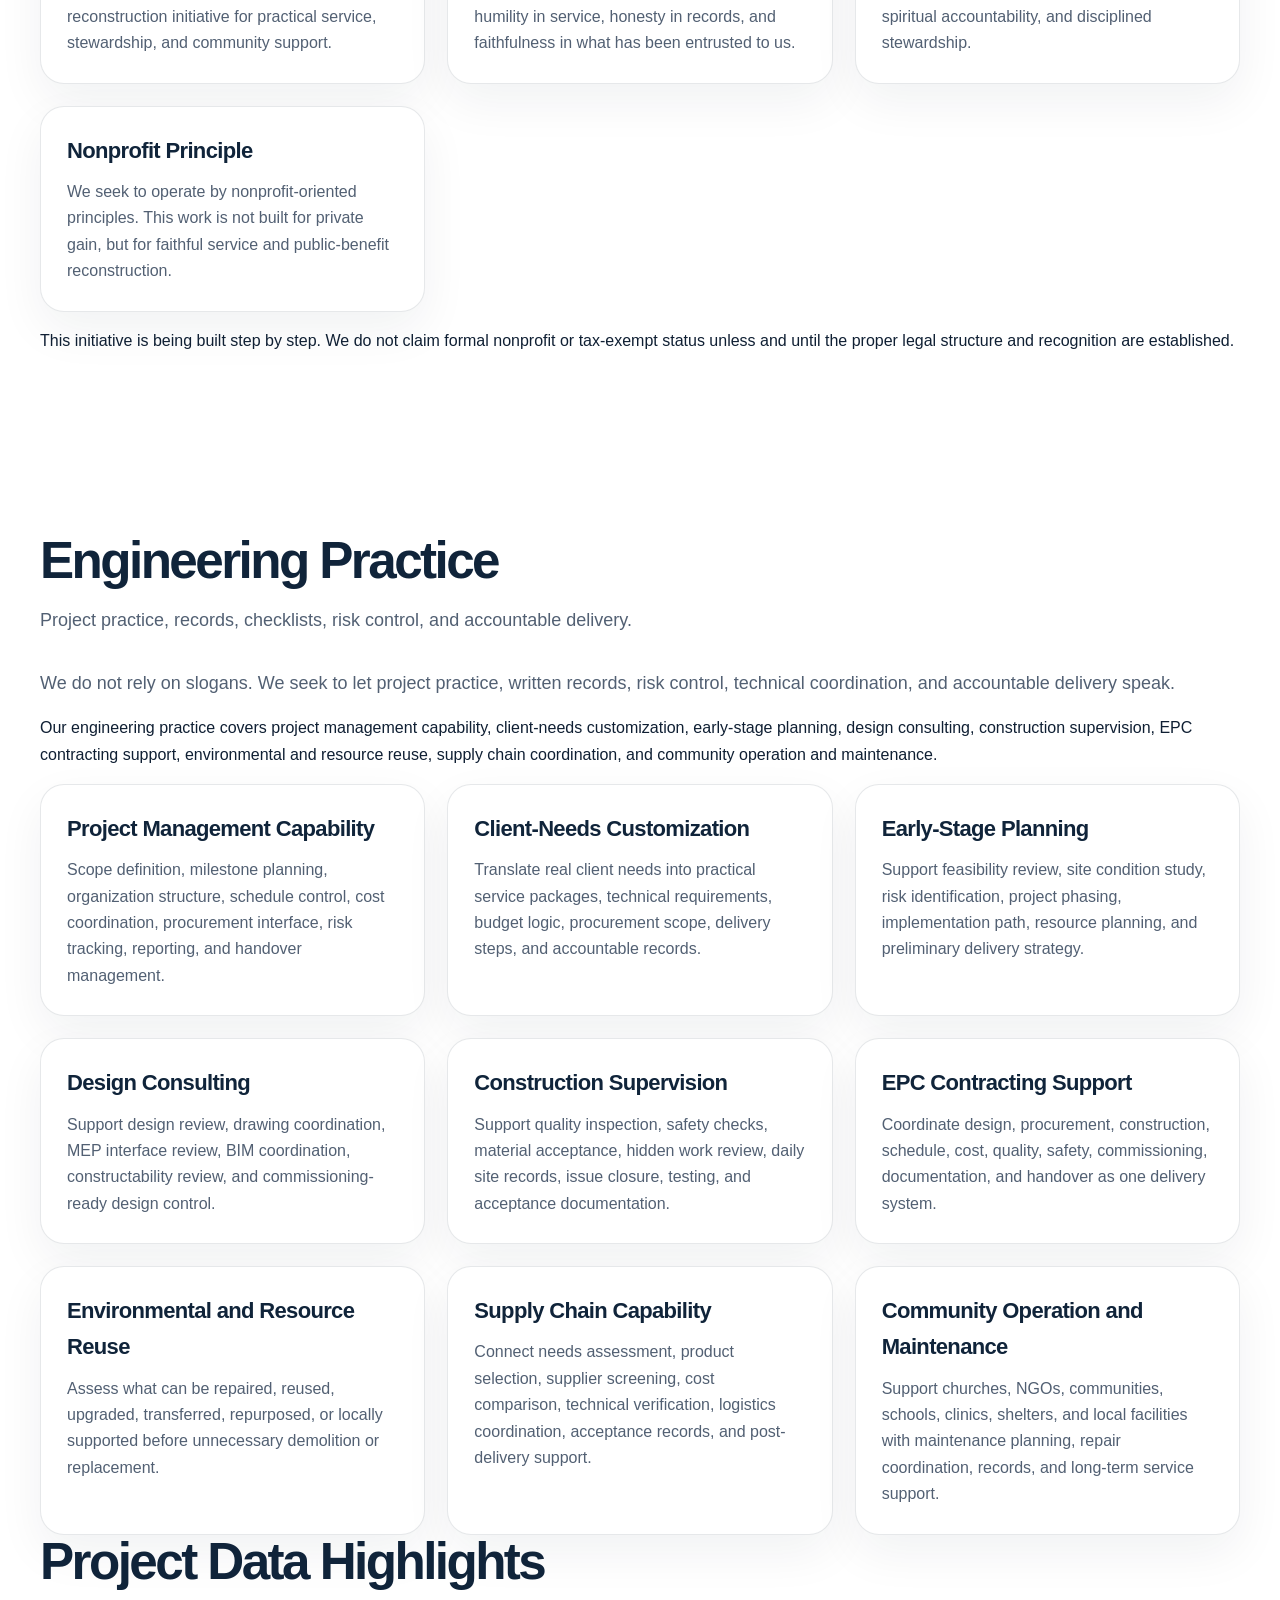
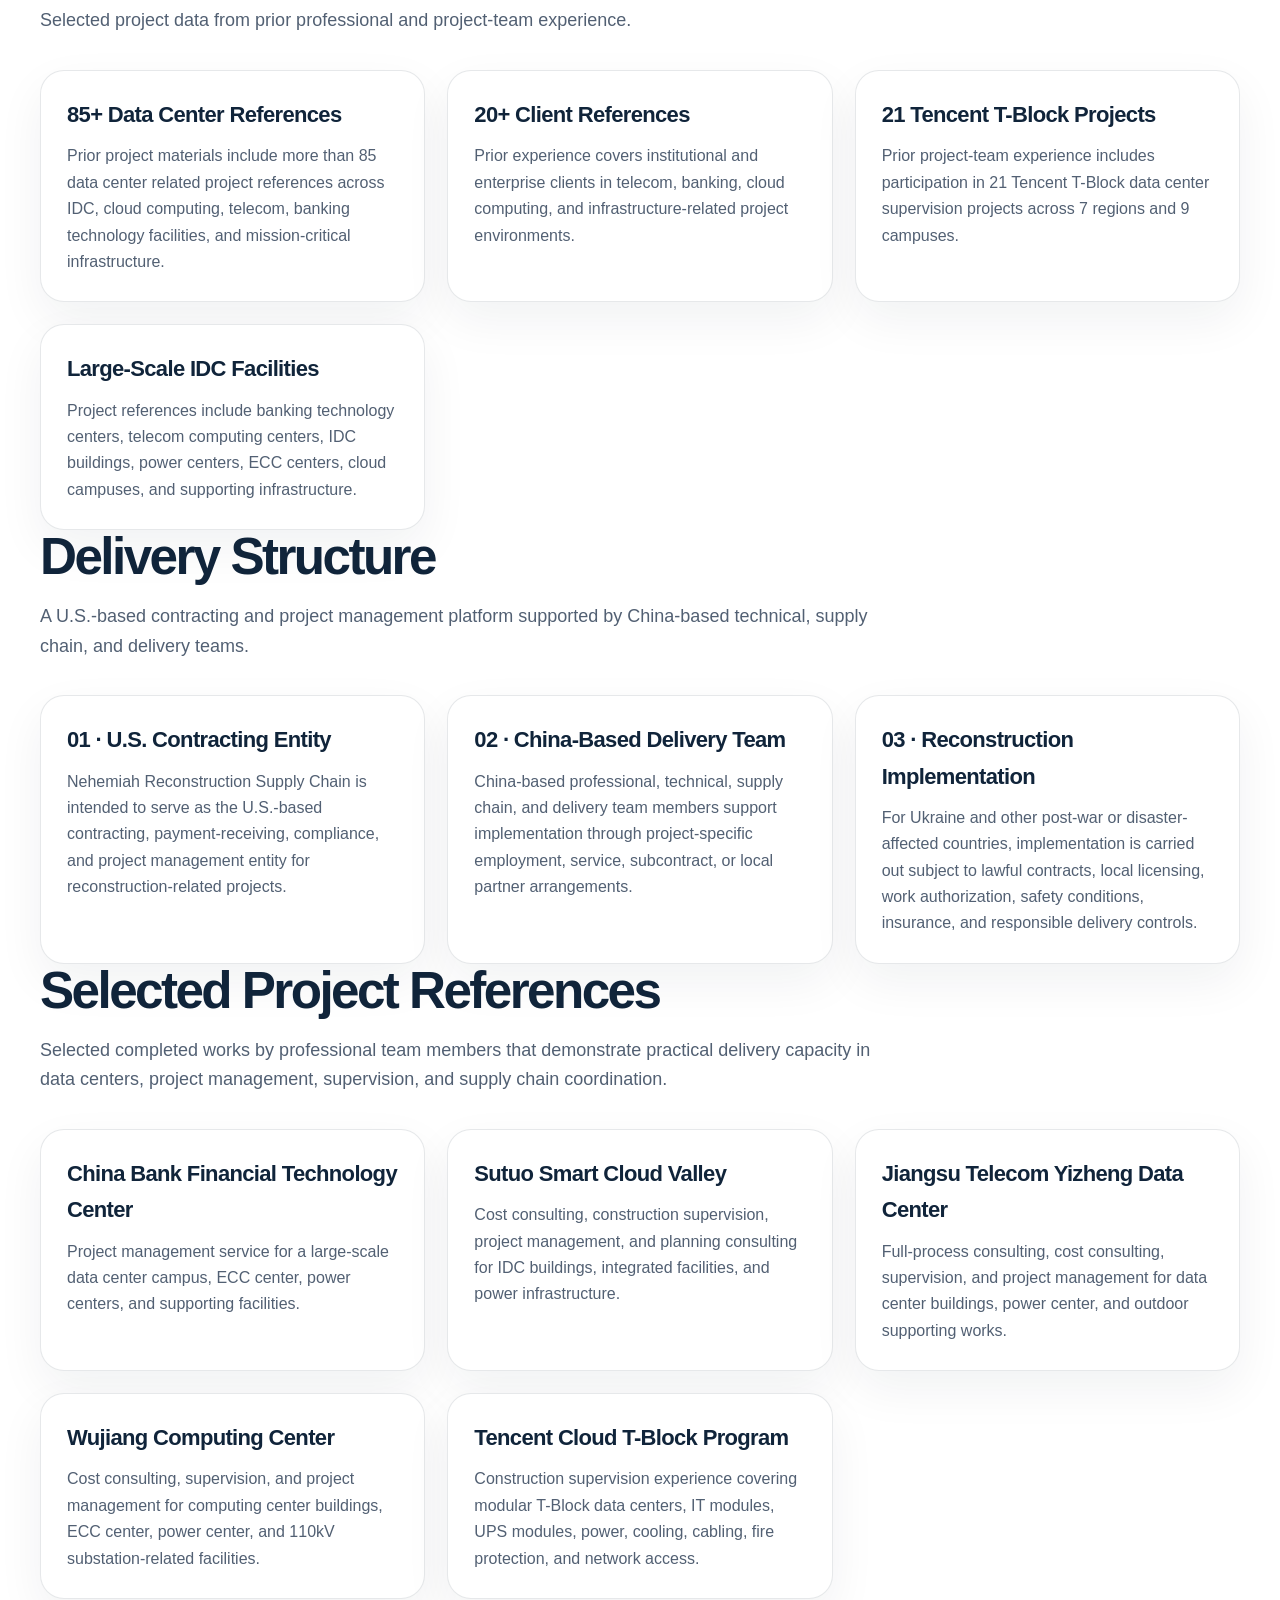
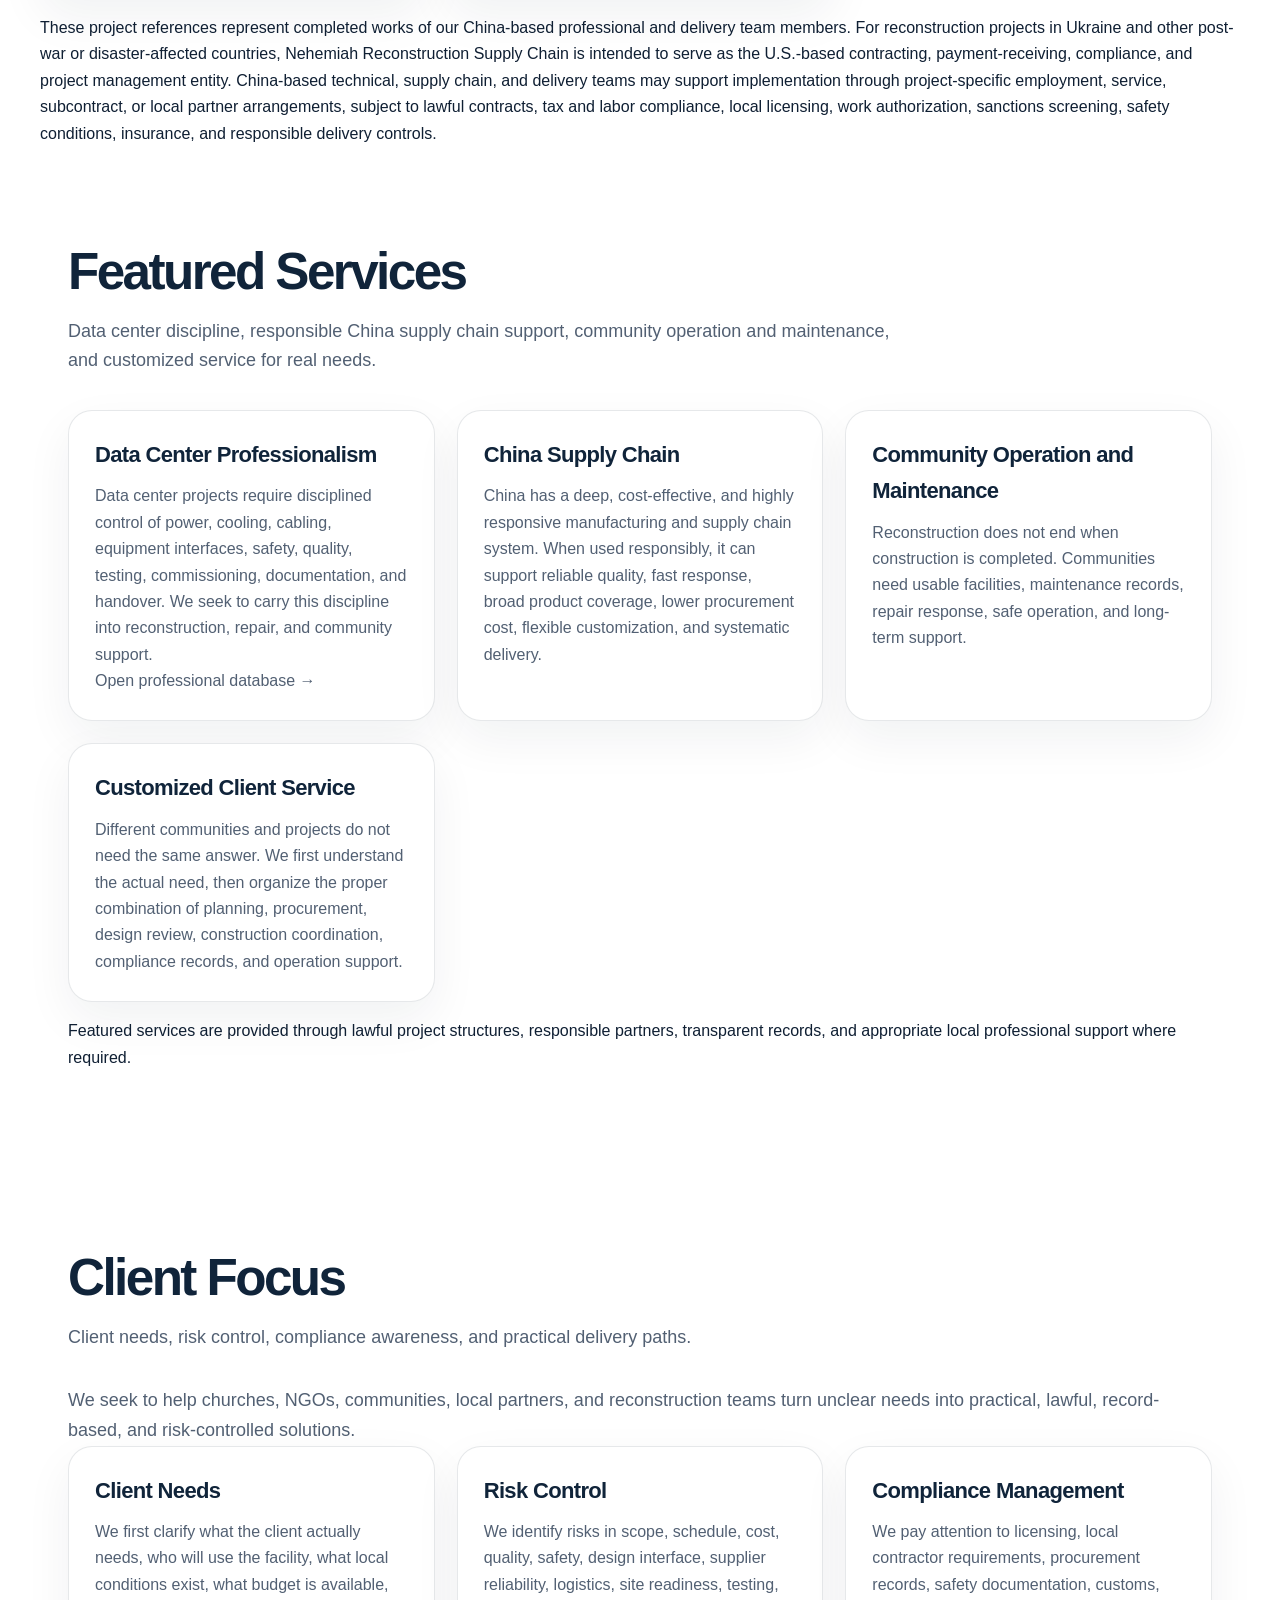
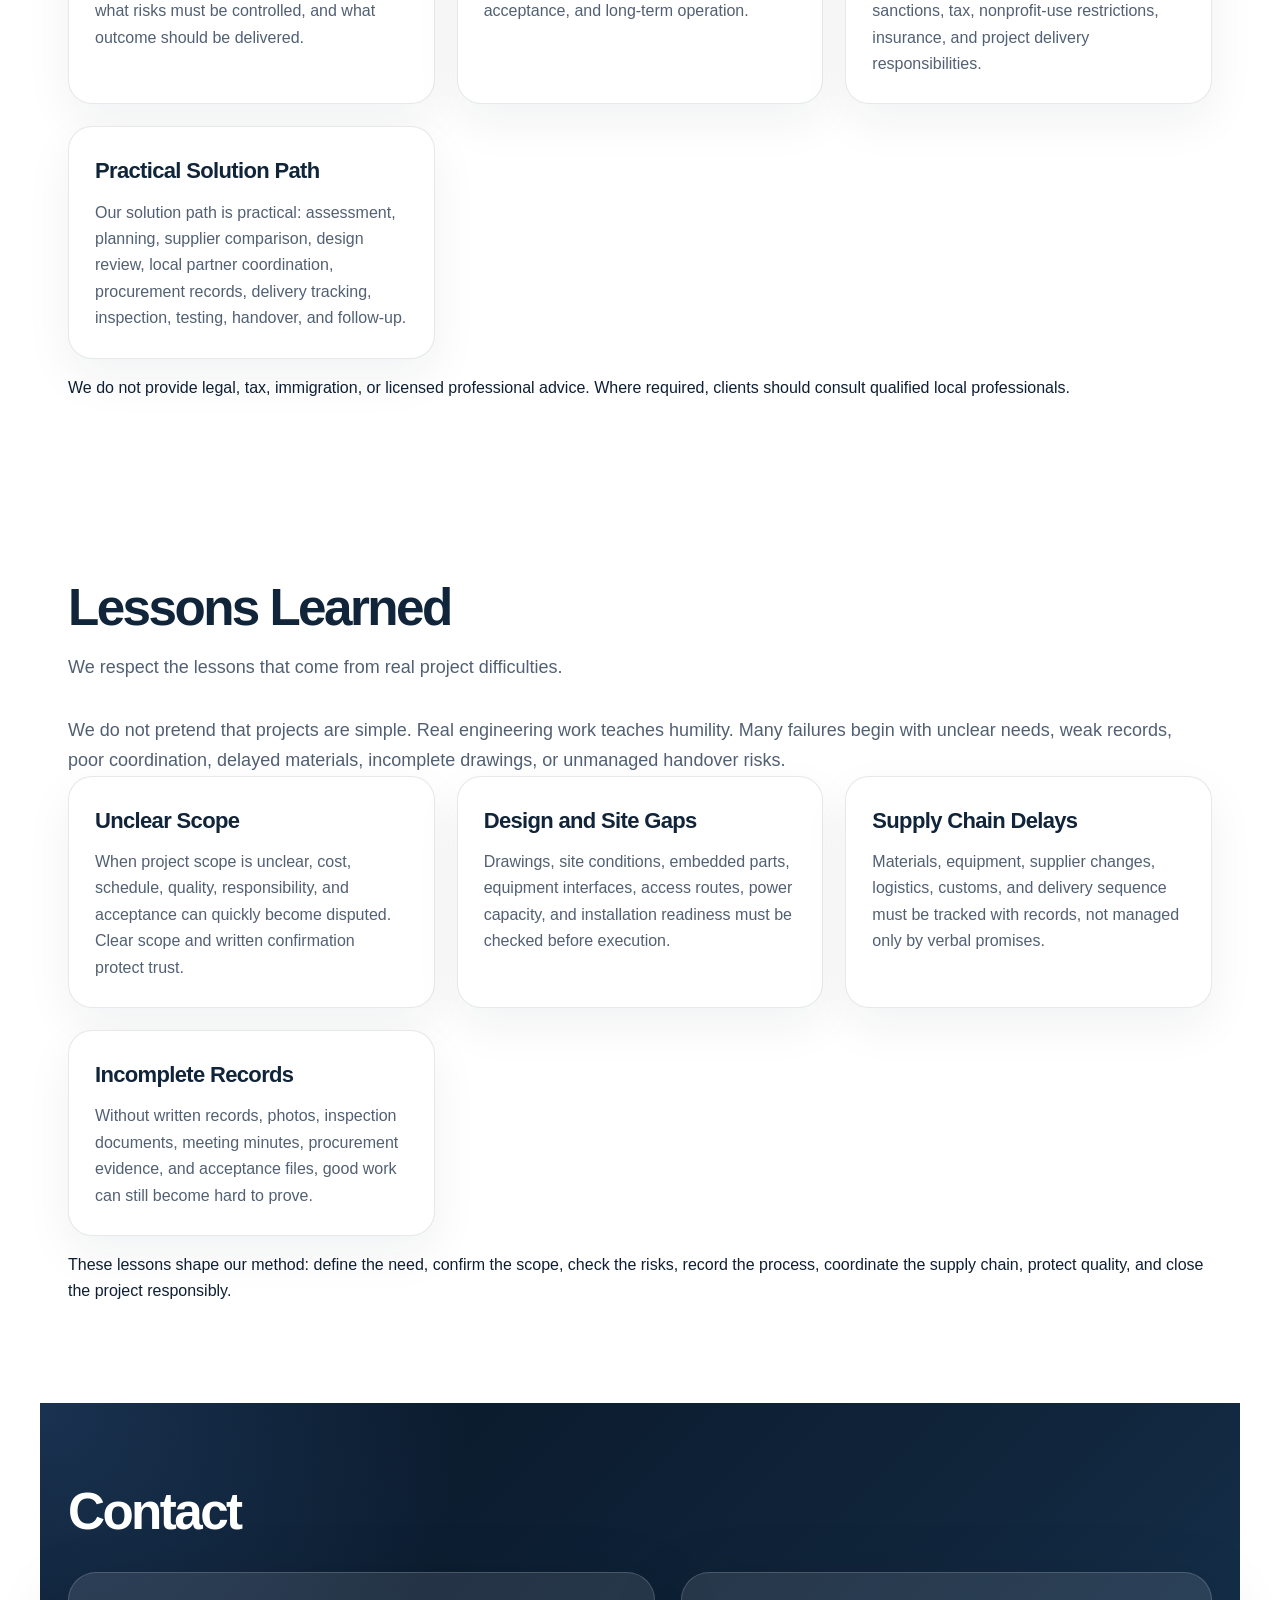
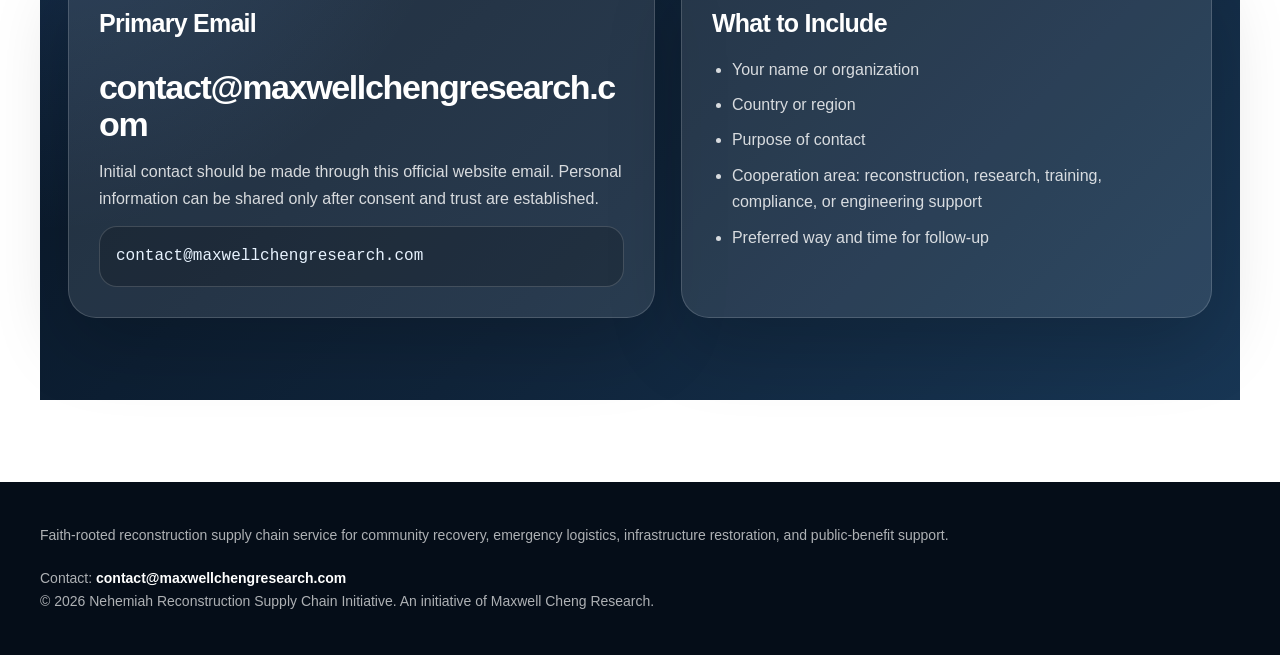
==== commit c3eb1358: "Update index.html" ====
--- a/index.html
+++ b/index.html
@@ -635,13 +635,17 @@
 
     <div class="grid">
   <article class="card">
-    <h3>Data Center Professionalism</h3>
+    <h3>
+  <a href="featured/data-center.html">Data Center Professionalism</a>
+</h3>
     <p>
       Data center projects require disciplined control of power, cooling, cabling,
       equipment interfaces, safety, quality, testing, commissioning, documentation,
       and handover. We seek to carry this discipline into reconstruction, repair,
       and community support.
-    </p>
+    </p>  <p>
+    <a href="featured/data-center.html">Open professional database →</a>
+  </p>
   </article>
 
   <article class="card">
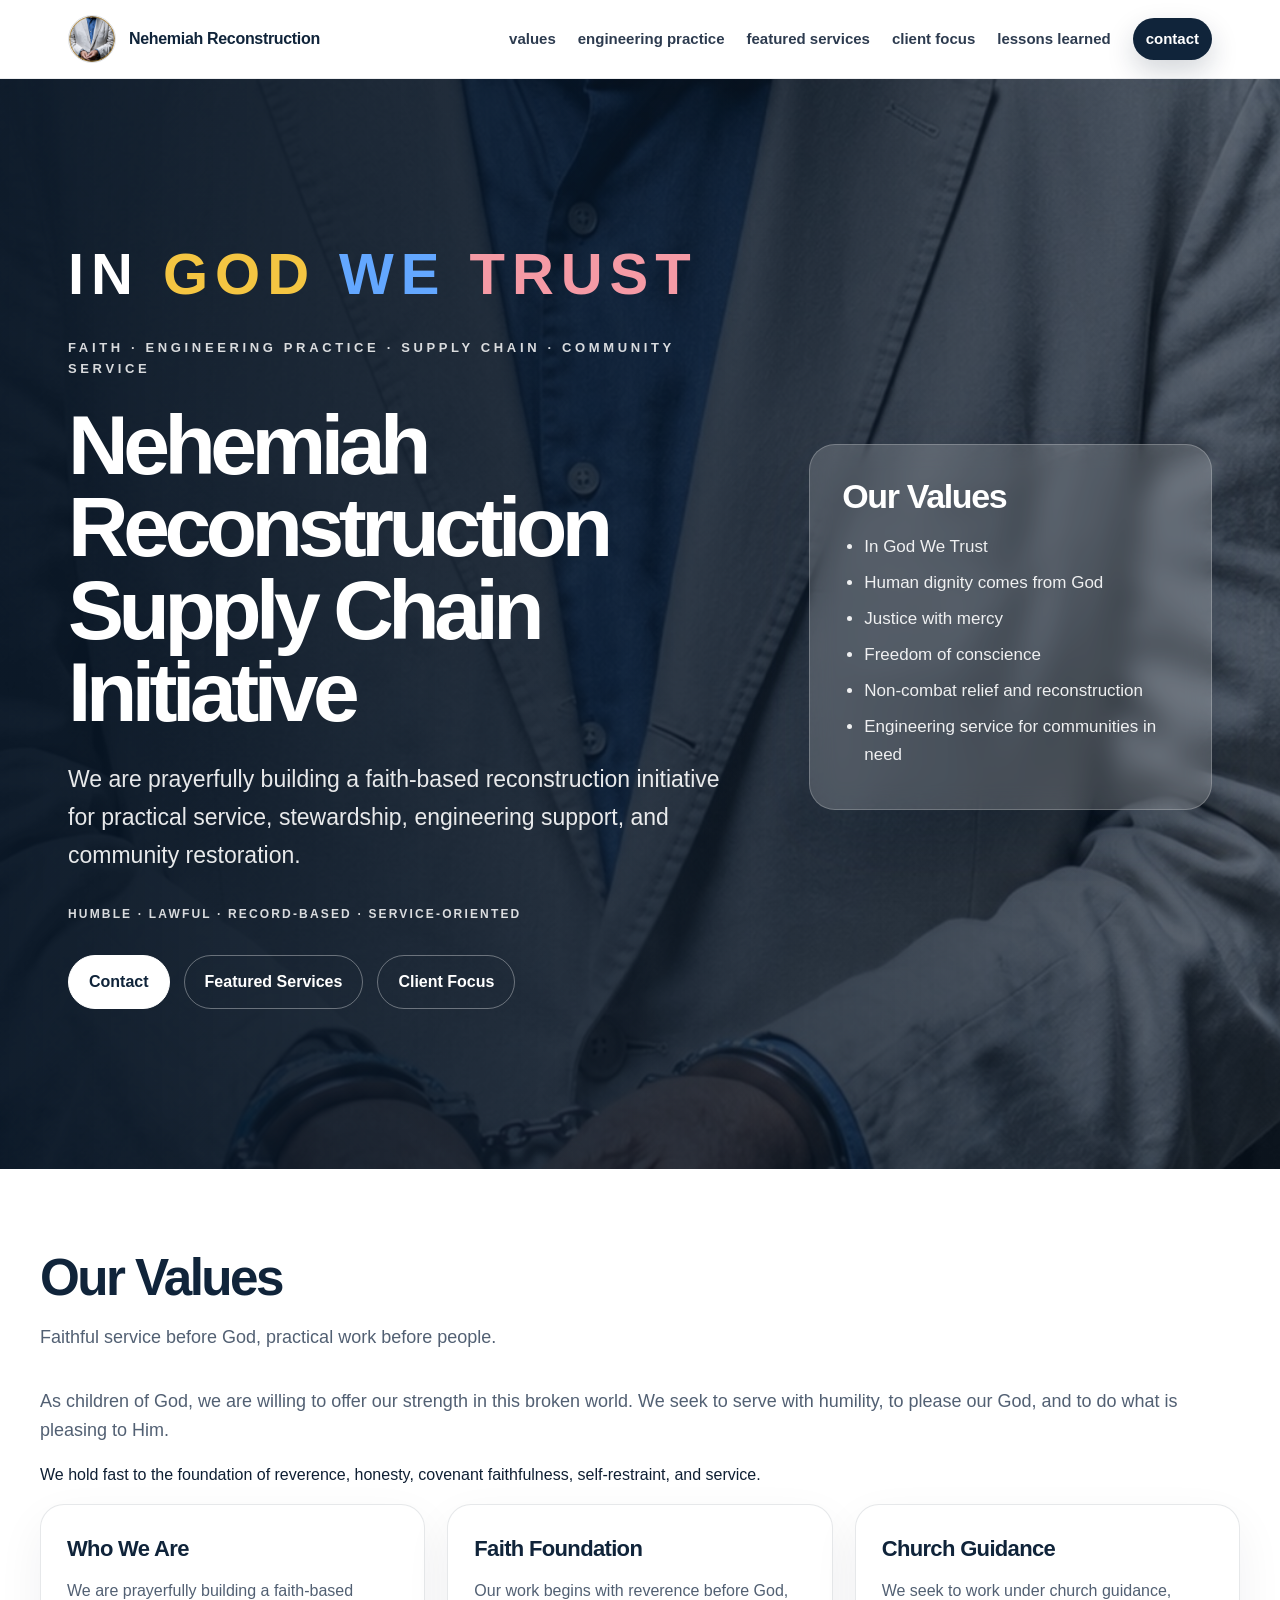
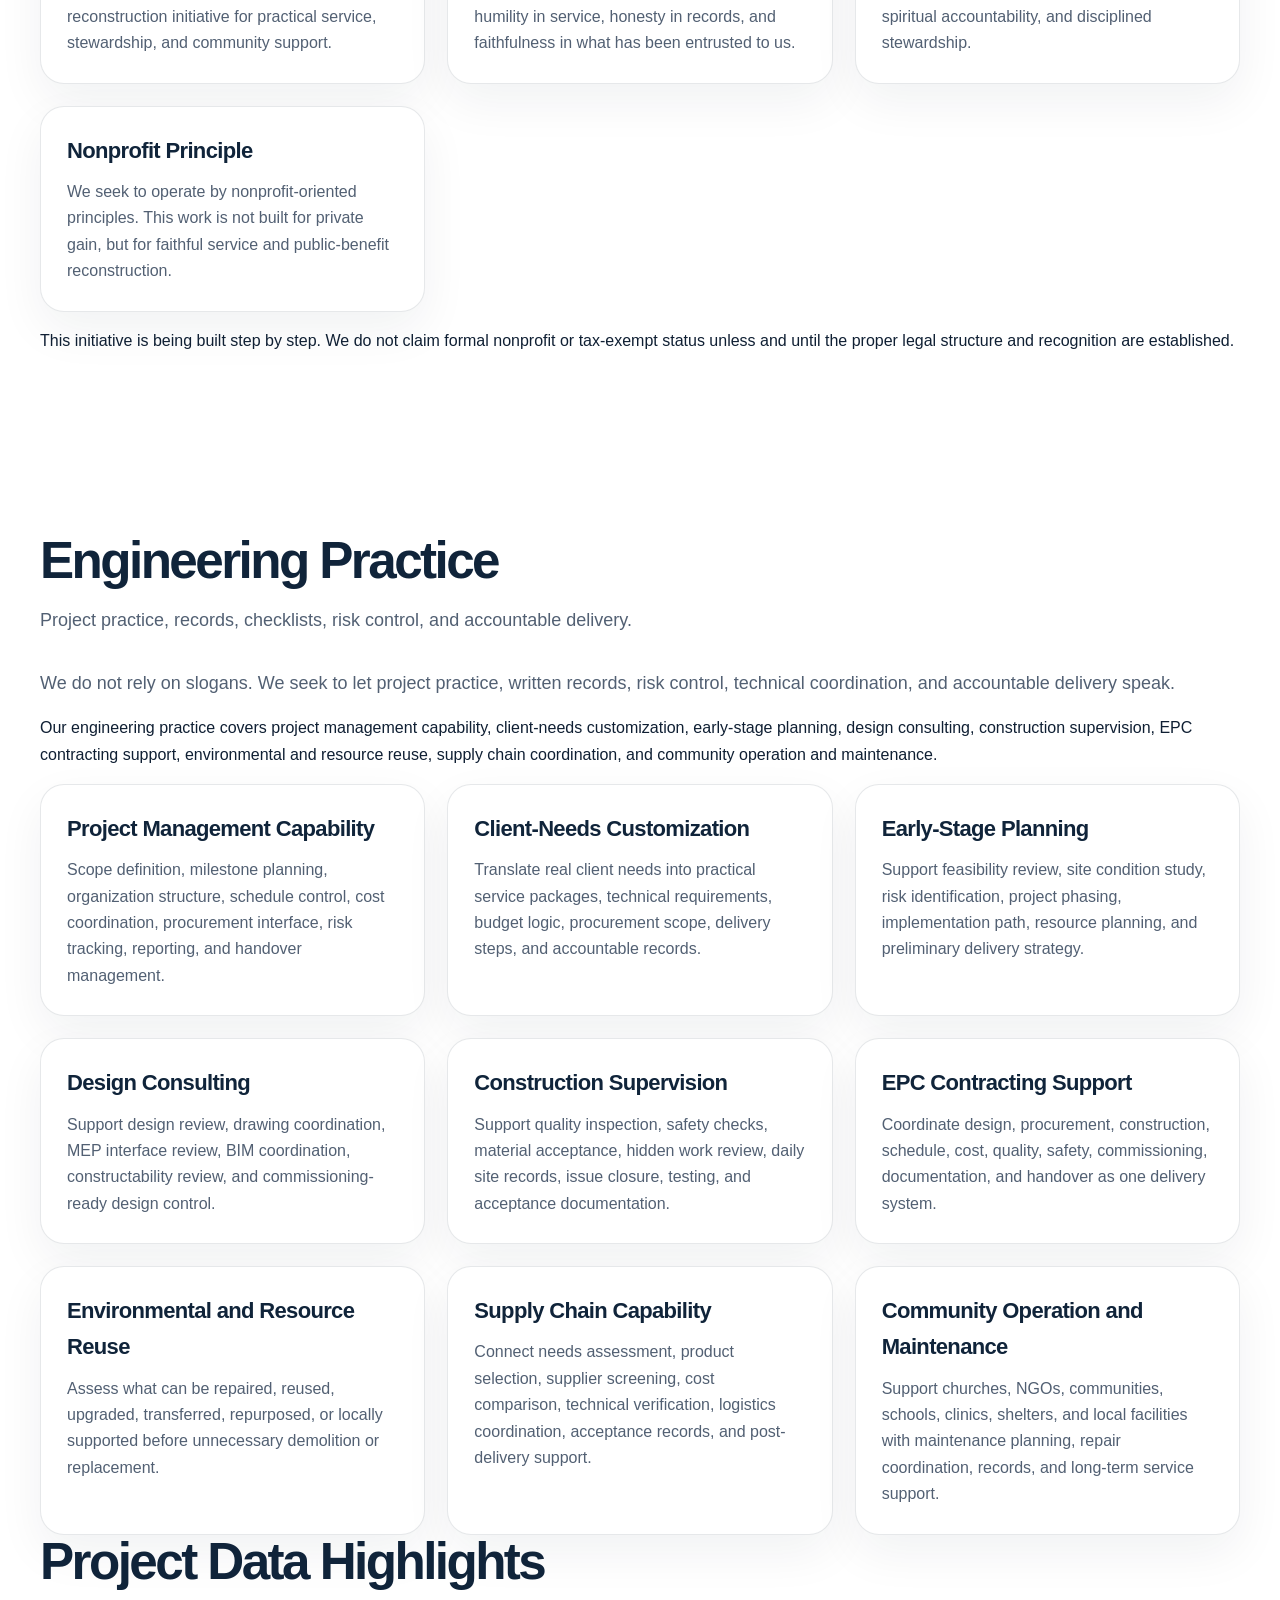
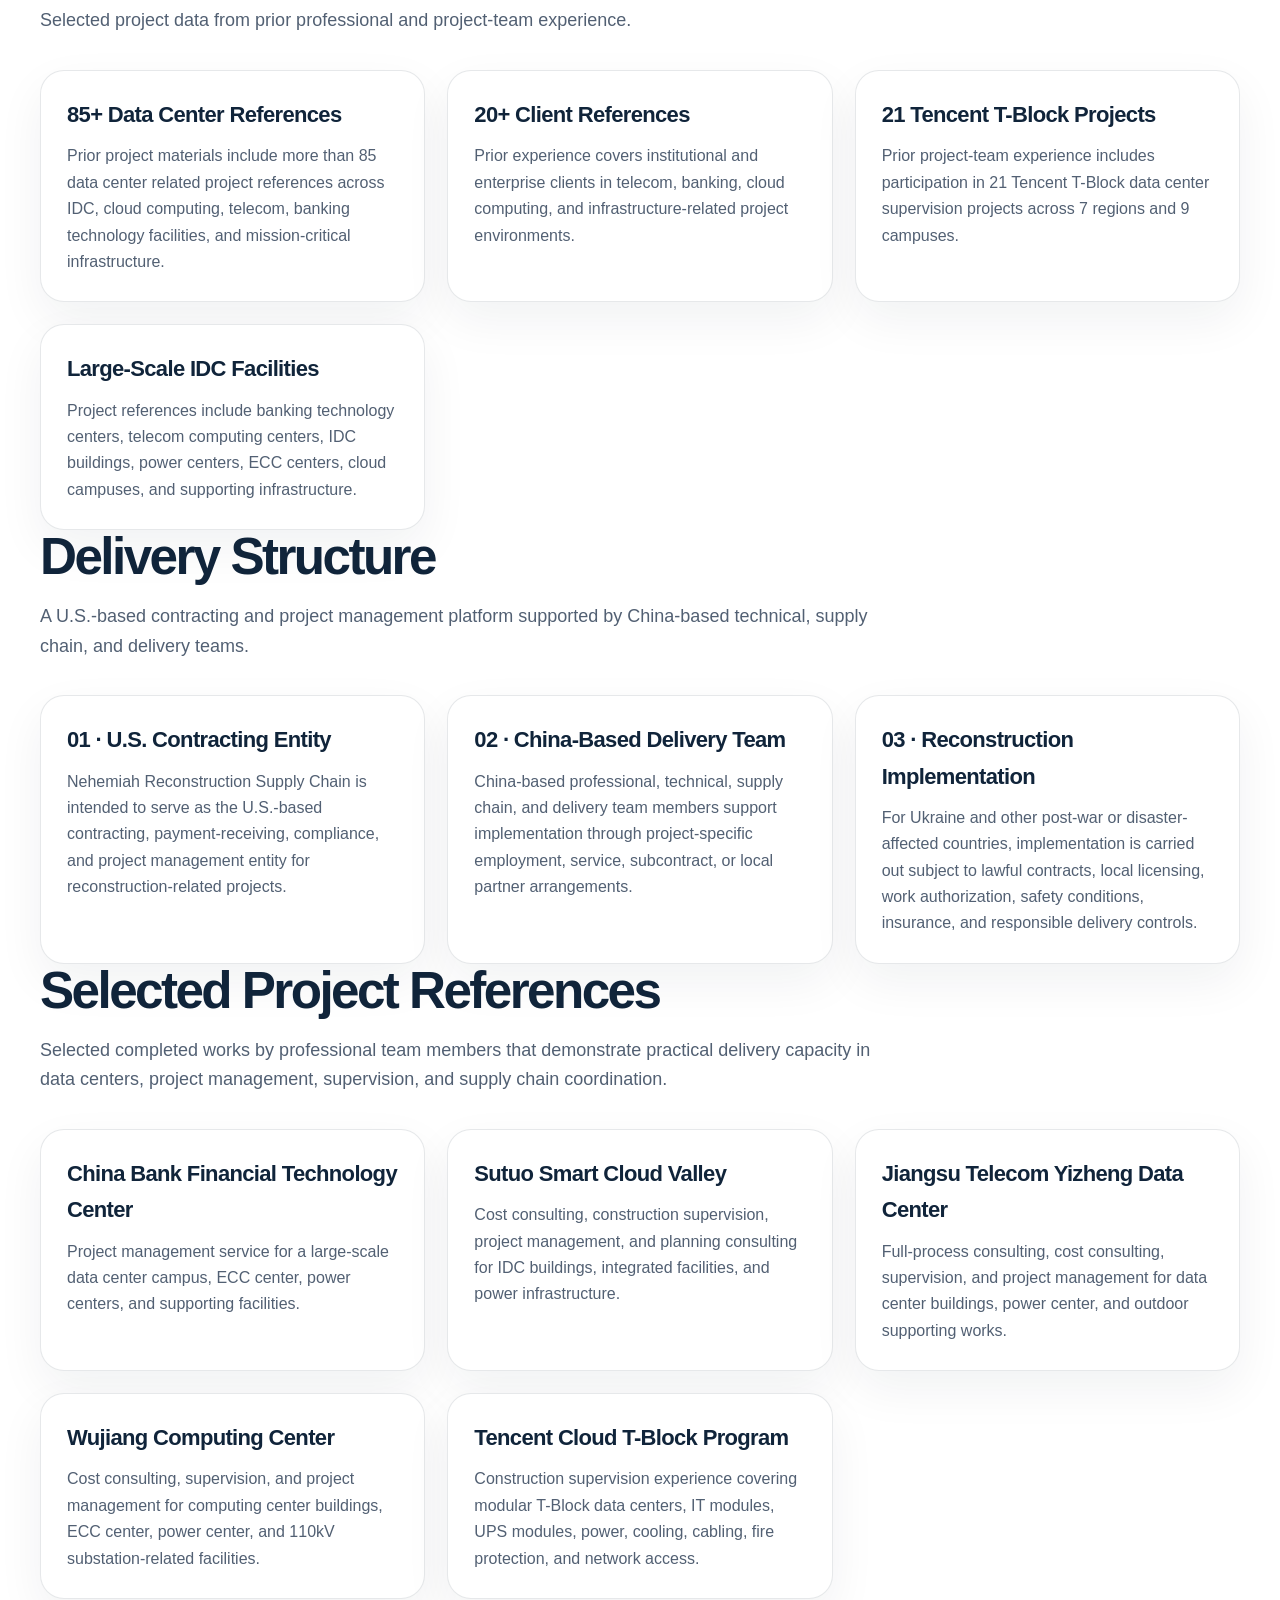
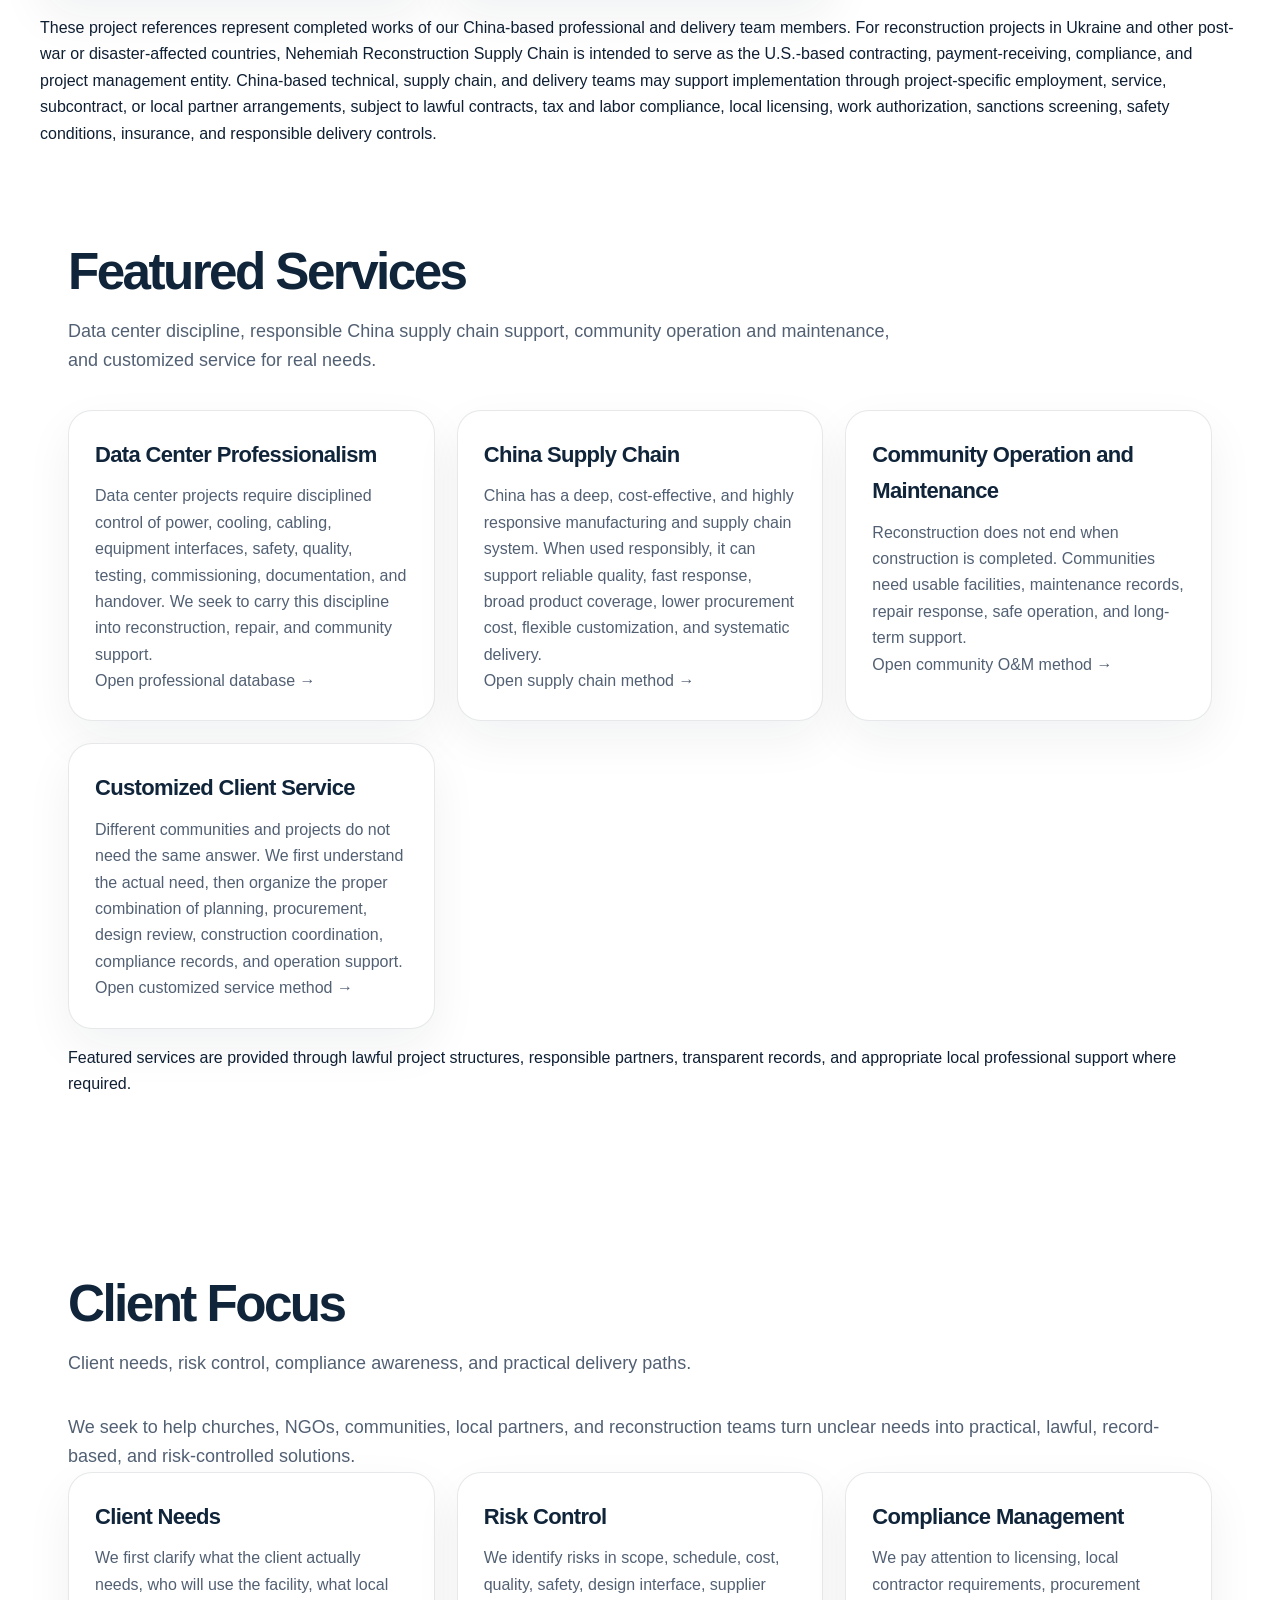
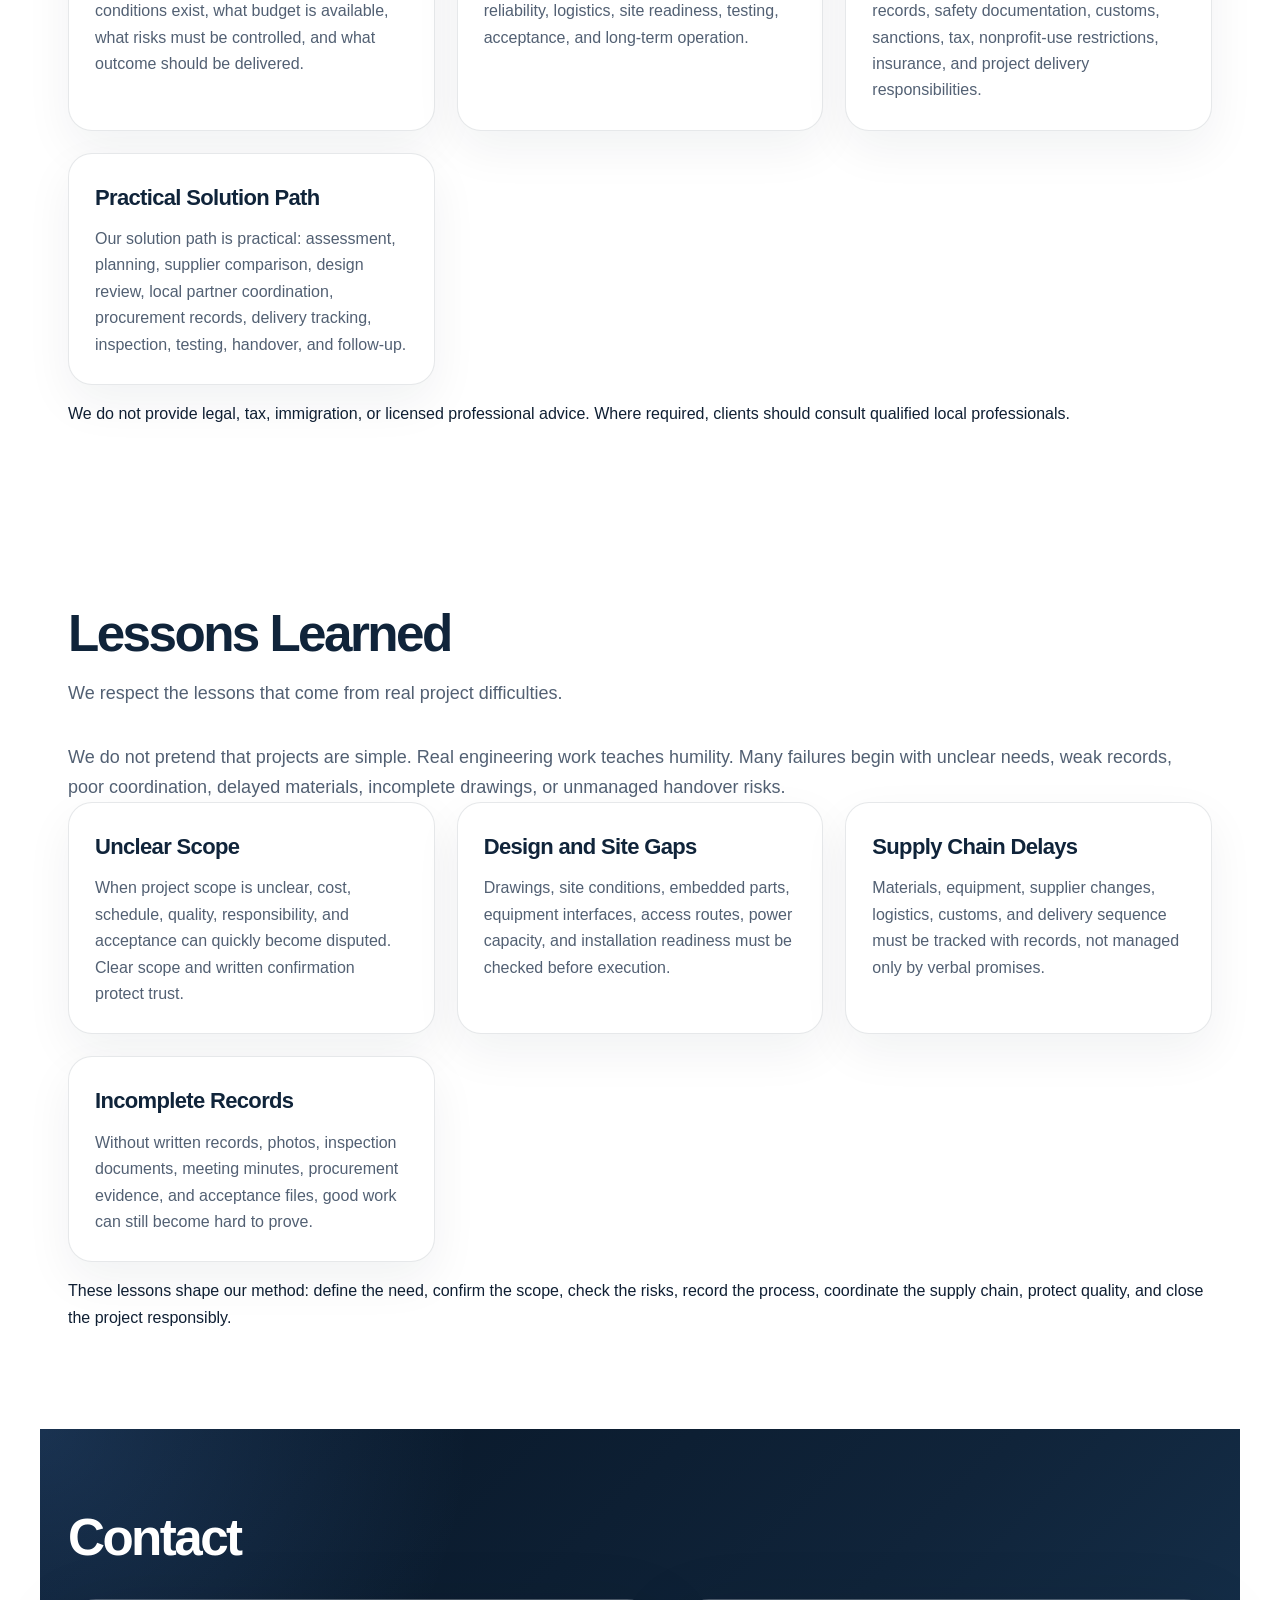
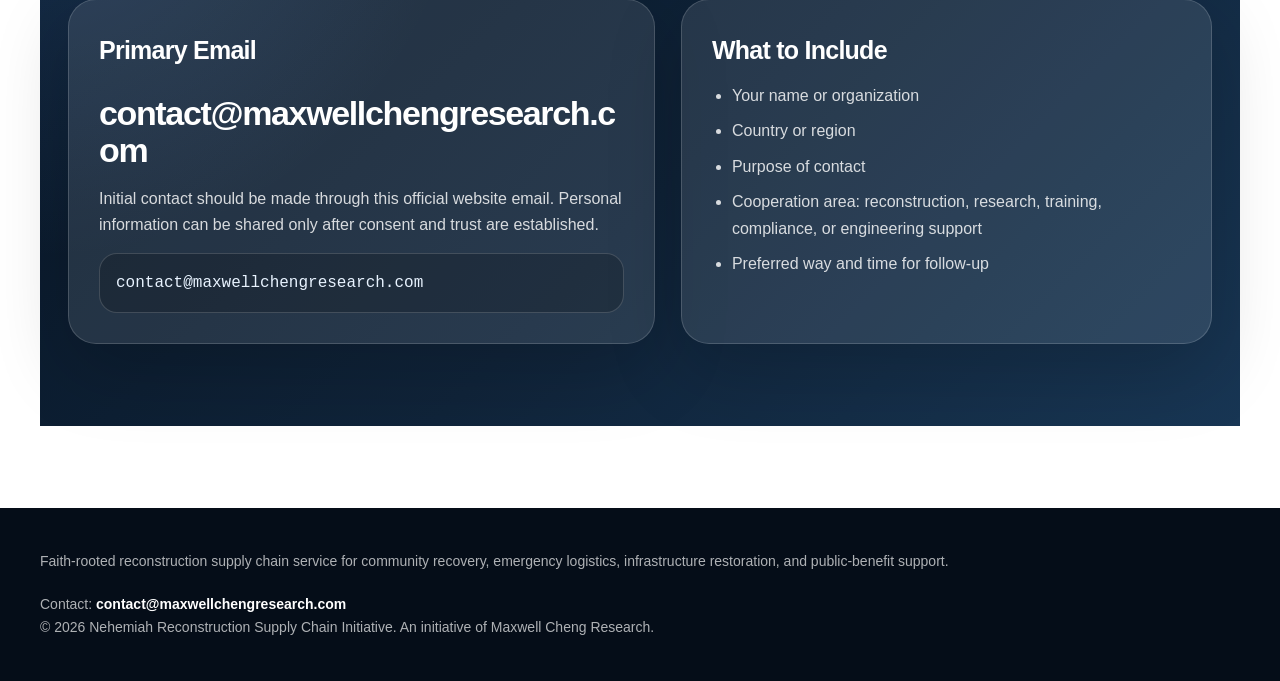
==== commit 373c7a64: "Update index.html" ====
--- a/index.html
+++ b/index.html
@@ -649,32 +649,44 @@
   </article>
 
   <article class="card">
-    <h3>China Supply Chain</h3>
+  <h3>
+  <a href="featured/china-supply-chain.html">China Supply Chain</a>
+</h3>  
     <p>
       China has a deep, cost-effective, and highly responsive manufacturing and
       supply chain system. When used responsibly, it can support reliable quality,
       fast response, broad product coverage, lower procurement cost, flexible
       customization, and systematic delivery.
-    </p>
-  </article>
-
-  <article class="card">
-    <h3>Community Operation and Maintenance</h3>
+    </p><p>
+  <a href="featured/china-supply-chain.html">Open supply chain method →</a>
+</p>
+  </article>
+
+  <article class="card">
+    <h3>
+  <a href="featured/community-operation-maintenance.html">Community Operation and Maintenance</a>
+</h3>
     <p>
       Reconstruction does not end when construction is completed. Communities need
       usable facilities, maintenance records, repair response, safe operation, and
       long-term support.
-    </p>
-  </article>
-
-  <article class="card">
-    <h3>Customized Client Service</h3>
+    </p><p>
+  <a href="featured/community-operation-maintenance.html">Open community O&M method →</a>
+</p>
+  </article>
+
+  <article class="card">
+    <h3>
+  <a href="featured/customized-client-service.html">Customized Client Service</a>
+</h3>
     <p>
       Different communities and projects do not need the same answer. We first
       understand the actual need, then organize the proper combination of planning,
       procurement, design review, construction coordination, compliance records,
       and operation support.
-    </p>
+    </p><p>
+  <a href="featured/customized-client-service.html">Open customized service method →</a>
+</p>
   </article>
 </div>
 
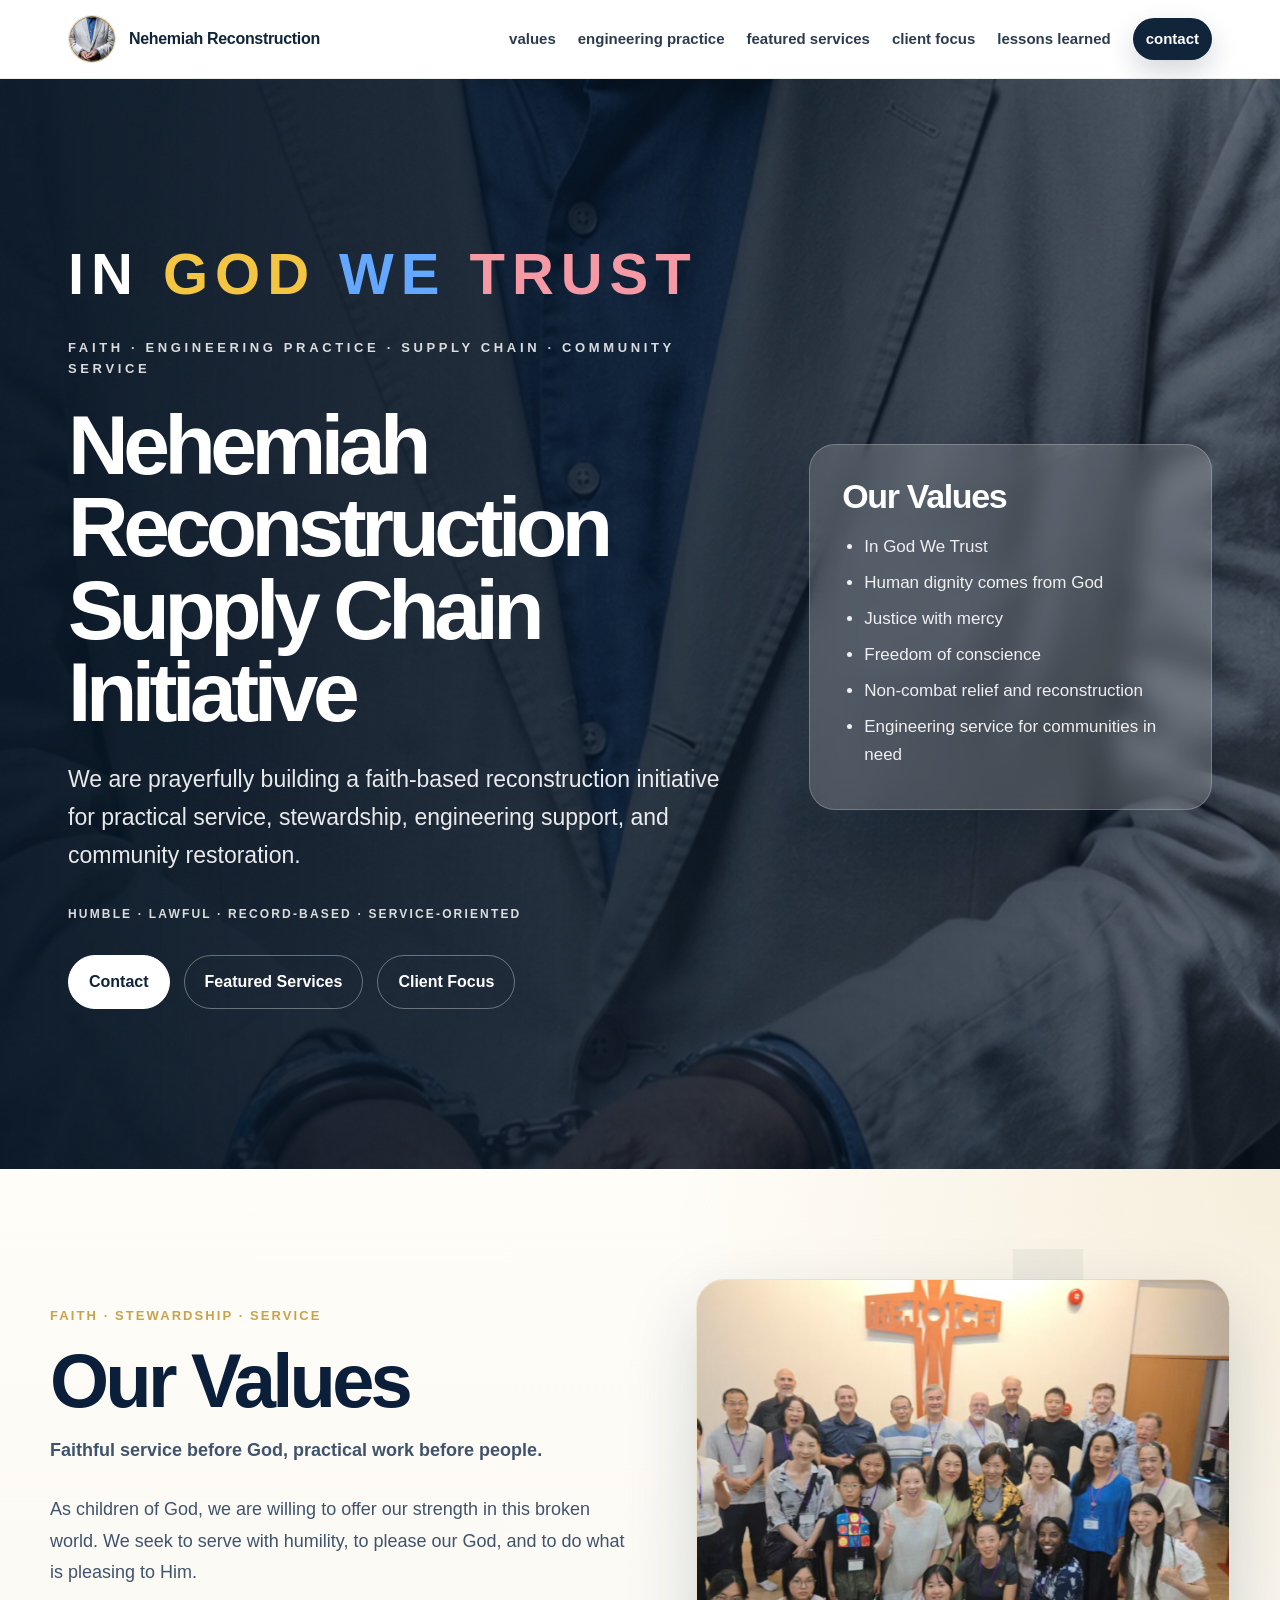
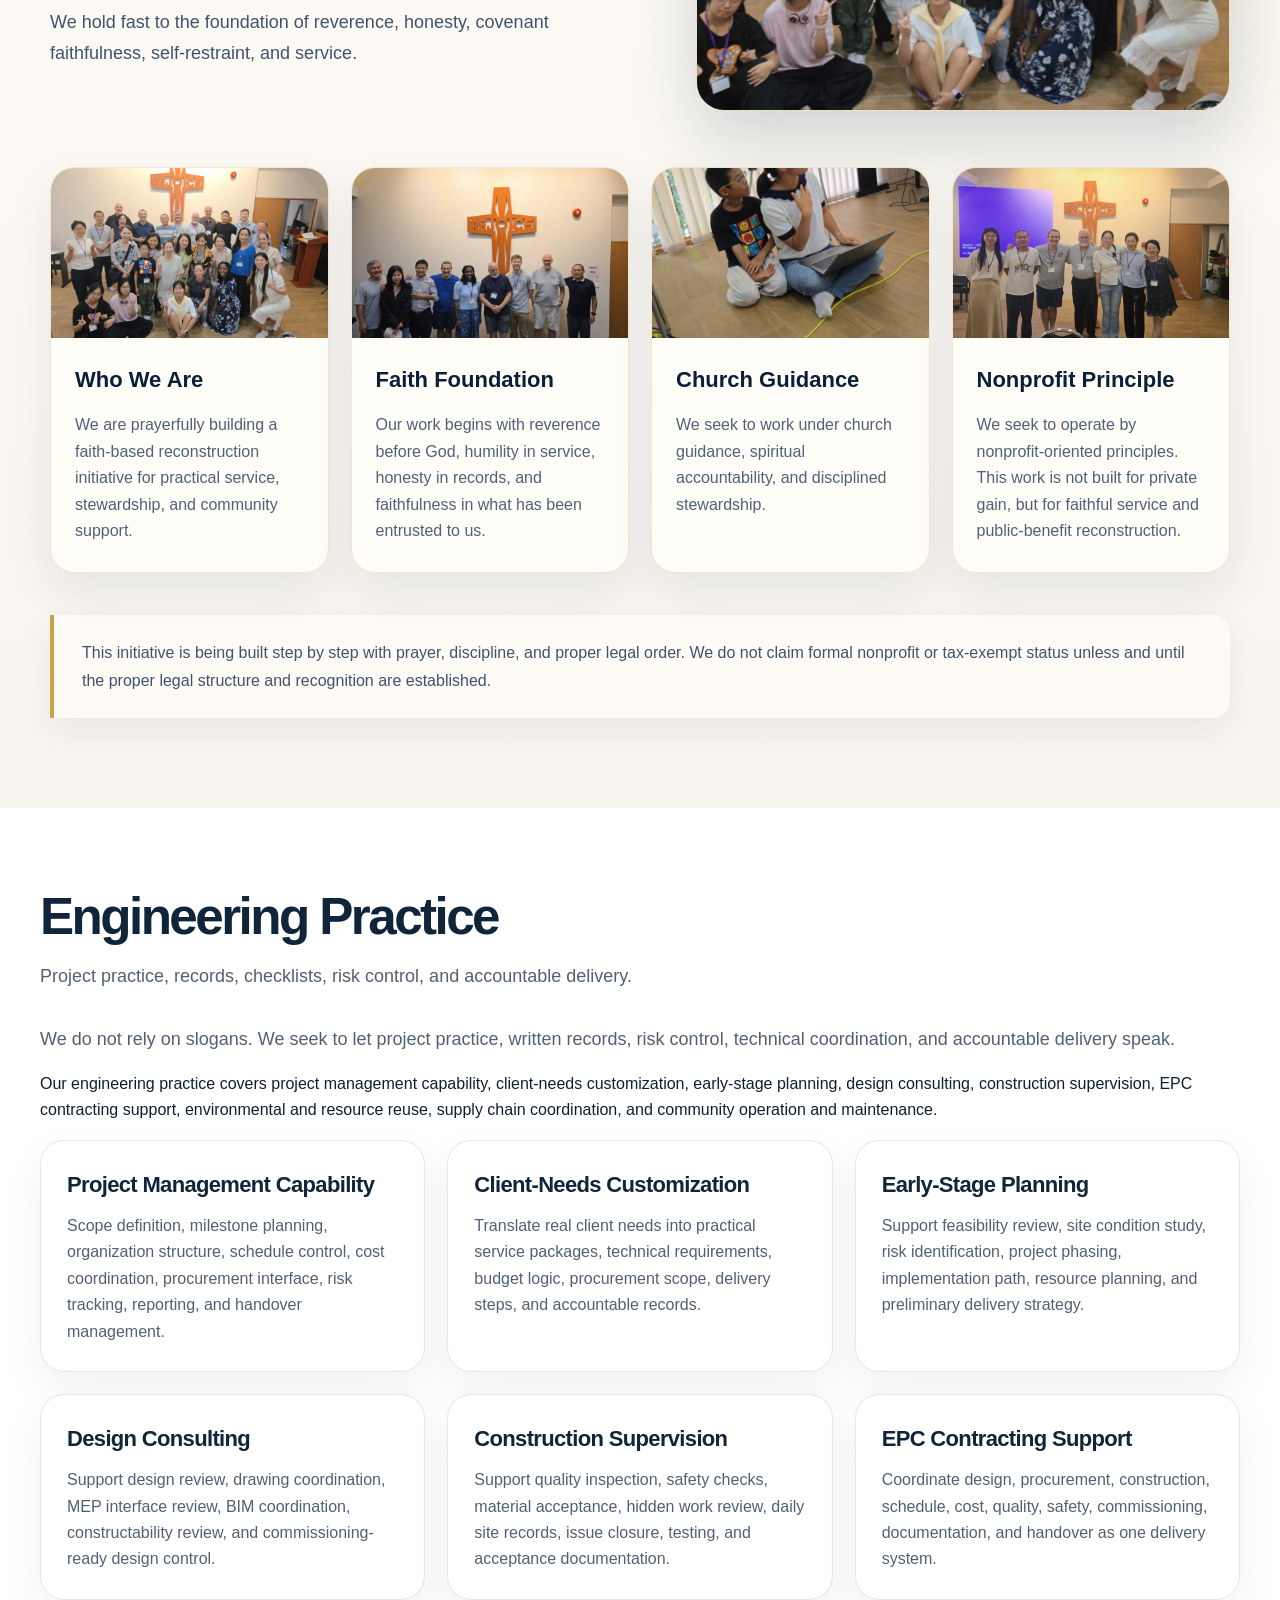
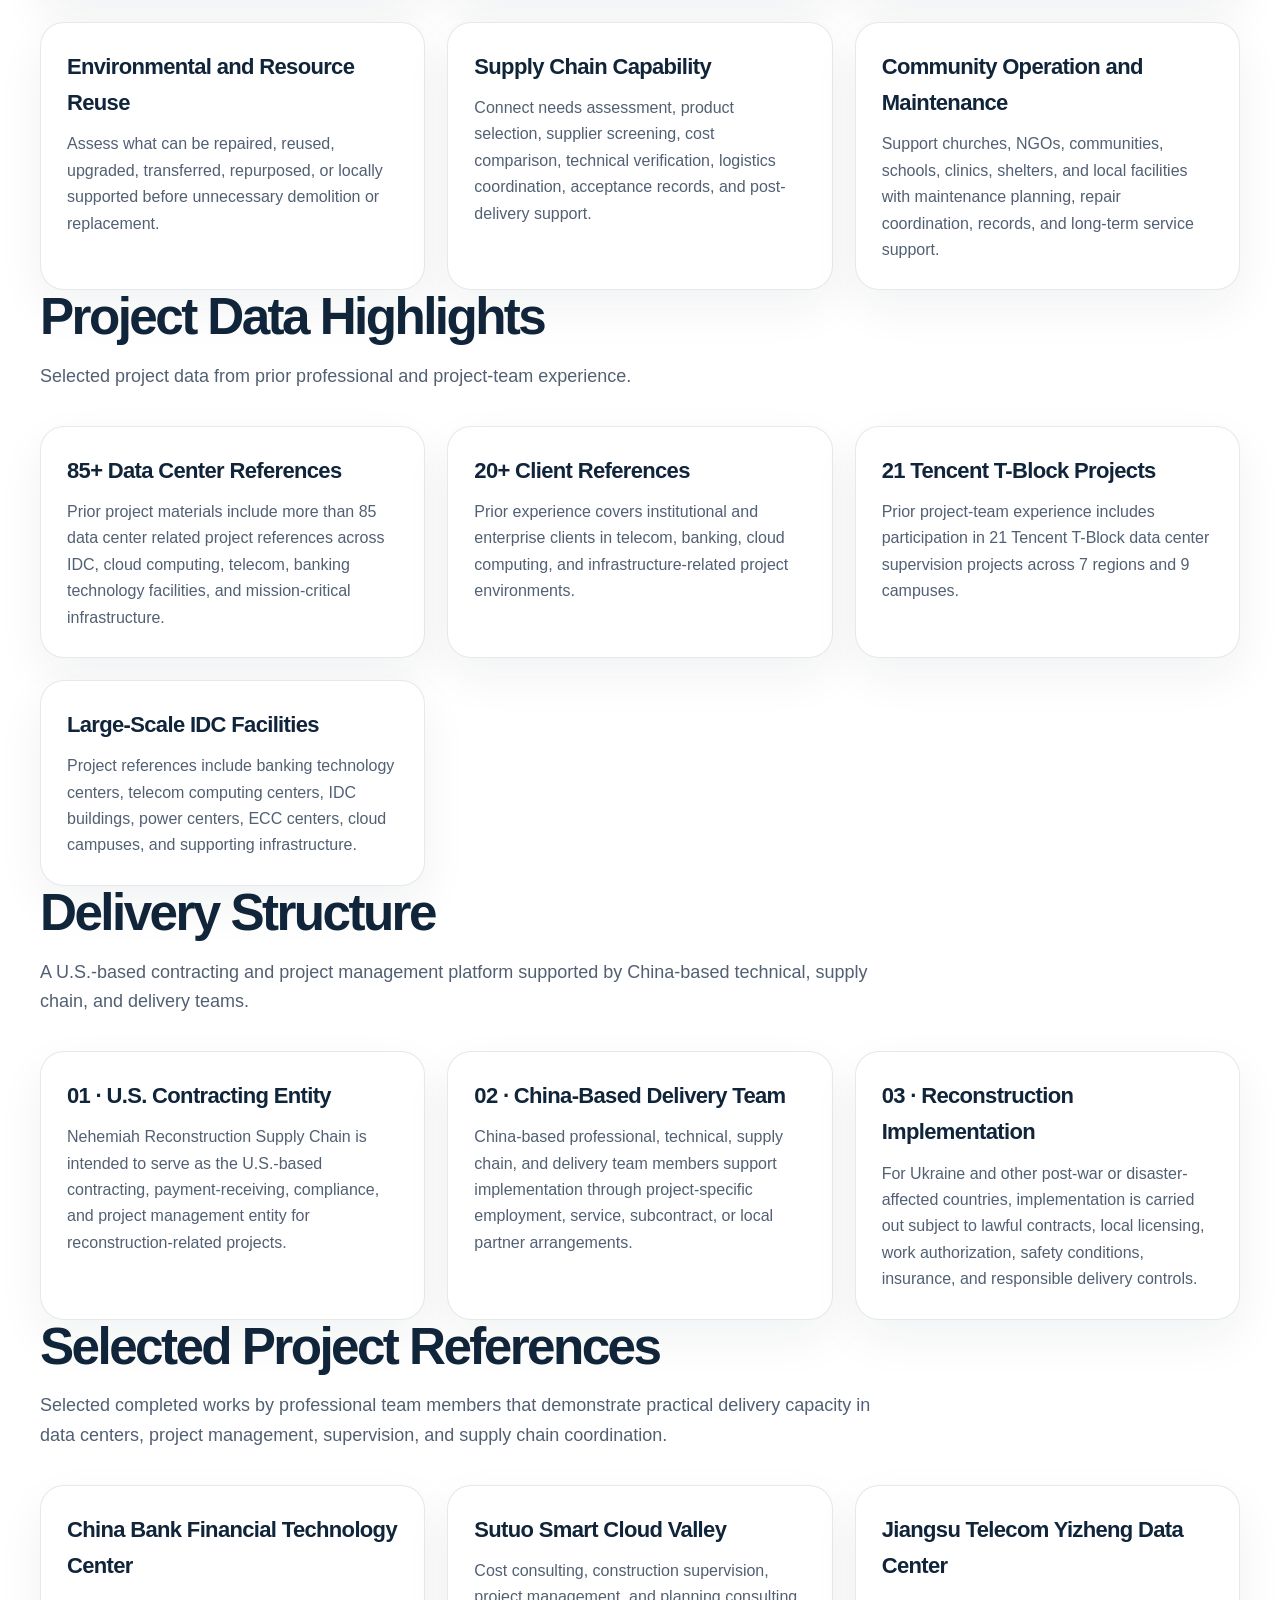
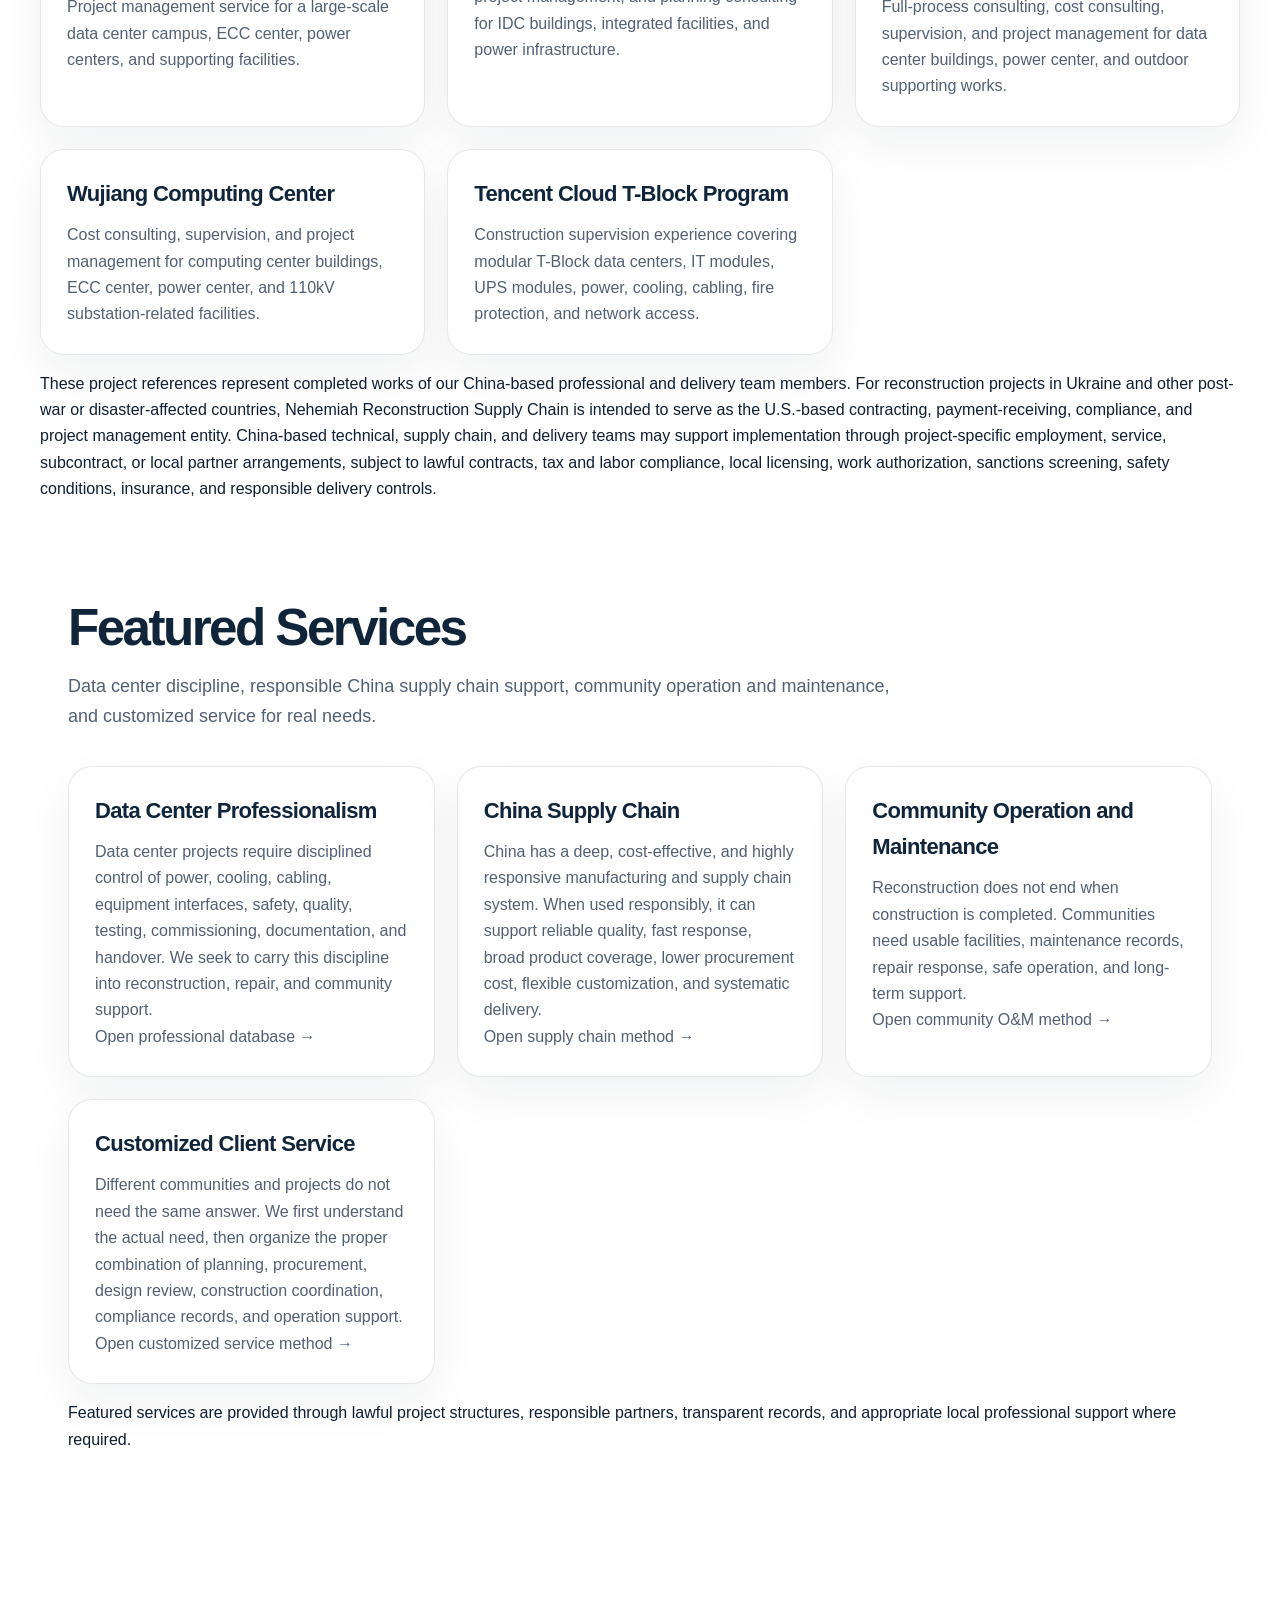
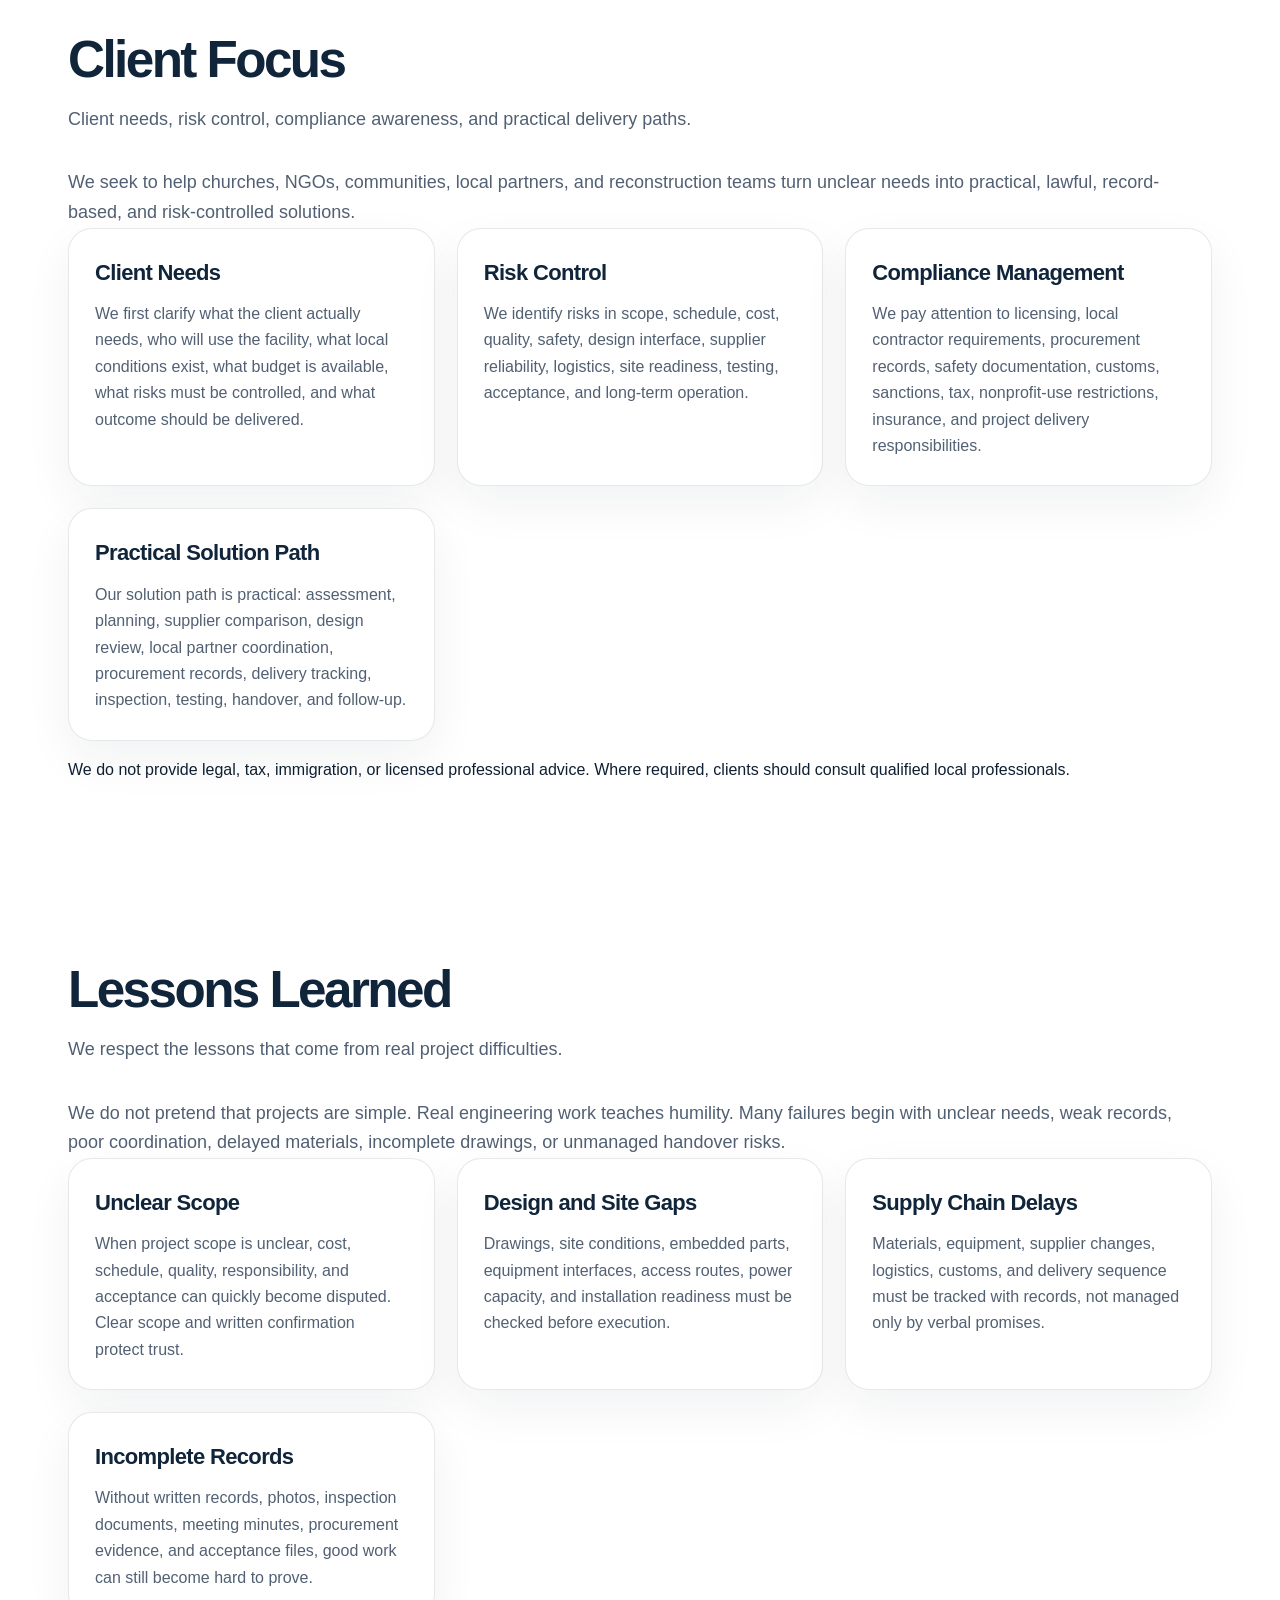
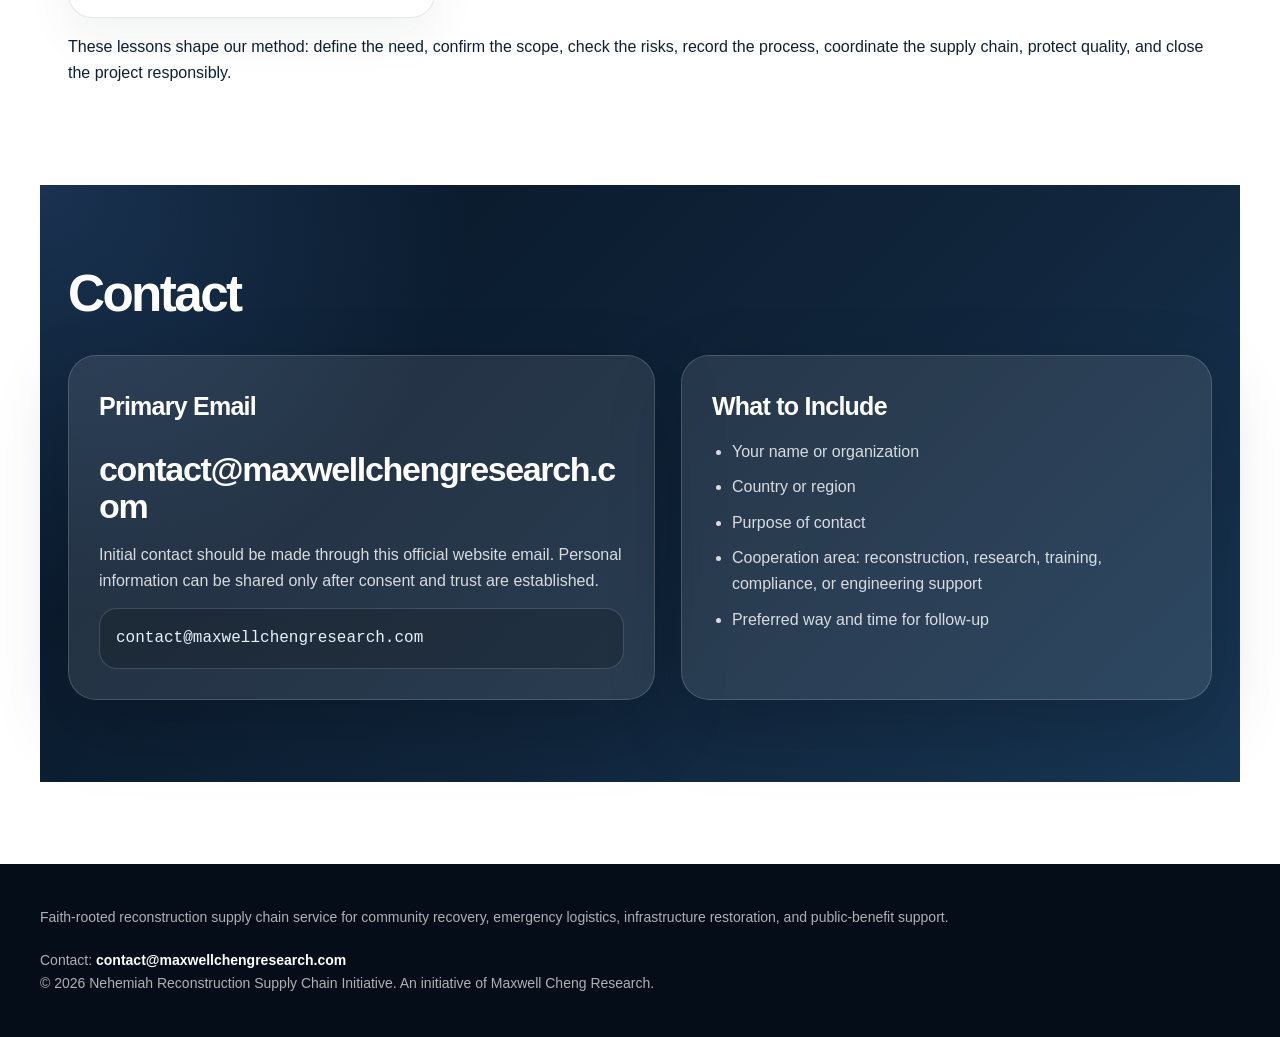
==== commit 538a9eb6: "Update index.html" ====
--- a/index.html
+++ b/index.html
@@ -291,7 +291,177 @@
       .values-card { padding: 24px; }
       .trust { letter-spacing: 0.06em; }
     }
-  </style>
+ .values-section {
+  position: relative;
+  padding: 110px 24px 90px;
+  background:
+    radial-gradient(circle at top right, rgba(201, 162, 74, 0.16), transparent 34%),
+    linear-gradient(180deg, #fffdf8 0%, #f7f4ef 100%);
+  overflow: hidden;
+}
+
+.values-container {
+  max-width: 1180px;
+  margin: 0 auto;
+  position: relative;
+  z-index: 2;
+}
+
+.values-bg-cross {
+  position: absolute;
+  right: 8%;
+  top: 80px;
+  width: 260px;
+  height: 360px;
+  opacity: 0.045;
+  background:
+    linear-gradient(#0b1f3a, #0b1f3a) center / 70px 100% no-repeat,
+    linear-gradient(#0b1f3a, #0b1f3a) center / 100% 70px no-repeat;
+  pointer-events: none;
+}
+
+.section-kicker {
+  display: inline-block;
+  margin-bottom: 18px;
+  font-size: 13px;
+  letter-spacing: 0.16em;
+  text-transform: uppercase;
+  color: #c9a24a;
+  font-weight: 700;
+}
+
+.values-header {
+  display: grid;
+  grid-template-columns: 1.05fr 0.95fr;
+  gap: 56px;
+  align-items: center;
+  margin-bottom: 56px;
+}
+
+.values-title {
+  margin: 0 0 18px;
+  font-size: clamp(42px, 6vw, 76px);
+  line-height: 0.95;
+  letter-spacing: -0.05em;
+  color: #0b1f3a;
+}
+
+.values-lead {
+  font-size: 24px;
+  line-height: 1.45;
+  color: #0f8f83;
+  font-weight: 600;
+  margin-bottom: 28px;
+}
+
+.values-text p {
+  font-size: 18px;
+  line-height: 1.75;
+  color: #40536d;
+  max-width: 680px;
+}
+
+.values-hero-image {
+  position: relative;
+  border-radius: 28px;
+  overflow: hidden;
+  box-shadow: 0 28px 70px rgba(11, 31, 58, 0.18);
+  border: 1px solid rgba(201, 162, 74, 0.28);
+}
+
+.values-hero-image img {
+  width: 100%;
+  height: 430px;
+  object-fit: cover;
+  display: block;
+}
+
+.values-cards {
+  display: grid;
+  grid-template-columns: repeat(4, 1fr);
+  gap: 22px;
+  margin-top: 28px;
+}
+
+.value-card {
+  background: rgba(255, 253, 248, 0.94);
+  border: 1px solid rgba(201, 162, 74, 0.24);
+  border-radius: 24px;
+  overflow: hidden;
+  box-shadow: 0 18px 46px rgba(11, 31, 58, 0.08);
+}
+
+.value-card img {
+  width: 100%;
+  height: 170px;
+  object-fit: cover;
+  display: block;
+}
+
+.value-card-body {
+  padding: 24px 24px 28px;
+}
+
+.value-card h3 {
+  margin: 0 0 14px;
+  font-size: 22px;
+  color: #0b1f3a;
+}
+
+.value-card p {
+  margin: 0;
+  font-size: 16px;
+  line-height: 1.65;
+  color: #506177;
+}
+
+.values-note {
+  margin-top: 42px;
+  padding: 24px 28px;
+  border-left: 4px solid #c9a24a;
+  background: rgba(255, 253, 248, 0.86);
+  border-radius: 0 18px 18px 0;
+  color: #40536d;
+  font-size: 16px;
+  line-height: 1.7;
+  box-shadow: 0 12px 34px rgba(11, 31, 58, 0.06);
+}
+
+@media (max-width: 980px) {
+  .values-header {
+    grid-template-columns: 1fr;
+  }
+
+  .values-cards {
+    grid-template-columns: repeat(2, 1fr);
+  }
+
+  .values-hero-image img {
+    height: 360px;
+  }
+}
+
+@media (max-width: 640px) {
+  .values-section {
+    padding: 82px 18px 70px;
+  }
+
+  .values-cards {
+    grid-template-columns: 1fr;
+  }
+
+  .values-hero-image img {
+    height: 280px;
+  }
+
+  .values-title {
+    font-size: 46px;
+  }
+
+  .values-lead {
+    font-size: 20px;
+  }
+} </style>
 </head>
 <body>
   <header class="topbar">
@@ -340,57 +510,87 @@
       </div>
     </section>
 
-    <section id="values" class="section">
-  <div class="container">
-    <div class="section-head">
-      <h2 class="section-title">Our Values</h2>
-      <p class="section-lead">
-        Faithful service before God, practical work before people.
-      </p>
+    <section id="values" class="values-section">
+  <div class="values-bg-cross"></div>
+
+  <div class="values-container">
+    <div class="values-header">
+      <div class="values-text">
+        <div class="section-kicker">Faith · Stewardship · Service</div>
+
+        <h2 class="values-title">Our Values</h2>
+
+        <p class="values-lead">
+          Faithful service before God, practical work before people.
+        </p>
+
+        <p>
+          As children of God, we are willing to offer our strength in this broken world.
+          We seek to serve with humility, to please our God, and to do what is pleasing to Him.
+        </p>
+
+        <p>
+          We hold fast to the foundation of reverence, honesty, covenant faithfulness,
+          self-restraint, and service.
+        </p>
+      </div>
+
+      <div class="values-hero-image">
+        <img src="assets/IMG_1469.jpeg" alt="Church fellowship and service community">
+      </div>
     </div>
 
-    <p class="section-lead">
-      As children of God, we are willing to offer our strength in this broken world.
-      We seek to serve with humility, to please our God, and to do what is pleasing to Him.
-    </p>
-
-    <p>
-      We hold fast to the foundation of reverence, honesty, covenant faithfulness, self-restraint, and service.
-    </p>
-
-    <div class="grid">
-      <article class="card">
-        <h3>Who We Are</h3>
-        <p>
-          We are prayerfully building a faith-based reconstruction initiative for practical service, stewardship, and community support.
-        </p>
-      </article>
-
-      <article class="card">
-        <h3>Faith Foundation</h3>
-        <p>
-          Our work begins with reverence before God, humility in service, honesty in records, and faithfulness in what has been entrusted to us.
-        </p>
-      </article>
-
-      <article class="card">
-        <h3>Church Guidance</h3>
-        <p>
-          We seek to work under church guidance, spiritual accountability, and disciplined stewardship.
-        </p>
-      </article>
-
-      <article class="card">
-        <h3>Nonprofit Principle</h3>
-        <p>
-          We seek to operate by nonprofit-oriented principles. This work is not built for private gain, but for faithful service and public-benefit reconstruction.
-        </p>
+    <div class="values-cards">
+      <article class="value-card">
+        <img src="assets/IMG_1469.jpeg" alt="Faith-based reconstruction community">
+        <div class="value-card-body">
+          <h3>Who We Are</h3>
+          <p>
+            We are prayerfully building a faith-based reconstruction initiative
+            for practical service, stewardship, and community support.
+          </p>
+        </div>
+      </article>
+
+      <article class="value-card">
+        <img src="assets/IMG_1466.jpeg" alt="Faith foundation">
+        <div class="value-card-body">
+          <h3>Faith Foundation</h3>
+          <p>
+            Our work begins with reverence before God, humility in service,
+            honesty in records, and faithfulness in what has been entrusted to us.
+          </p>
+        </div>
+      </article>
+
+      <article class="value-card">
+        <img src="assets/IMG_1467.jpeg" alt="Church guidance and fellowship">
+        <div class="value-card-body">
+          <h3>Church Guidance</h3>
+          <p>
+            We seek to work under church guidance, spiritual accountability,
+            and disciplined stewardship.
+          </p>
+        </div>
+      </article>
+
+      <article class="value-card">
+        <img src="assets/IMG_1470.jpeg" alt="Service and public benefit">
+        <div class="value-card-body">
+          <h3>Nonprofit Principle</h3>
+          <p>
+            We seek to operate by nonprofit-oriented principles. This work is not built
+            for private gain, but for faithful service and public-benefit reconstruction.
+          </p>
+        </div>
       </article>
     </div>
 
-    <p class="note">
-      This initiative is being built step by step. We do not claim formal nonprofit or tax-exempt status unless and until the proper legal structure and recognition are established.
-    </p>
+    <div class="values-note">
+      This initiative is being built step by step with prayer, discipline, and proper legal order.
+      We do not claim formal nonprofit or tax-exempt status unless and until the proper legal
+      structure and recognition are established.
+    </div>
   </div>
 </section>
 <section id="engineering-practice" class="section">
